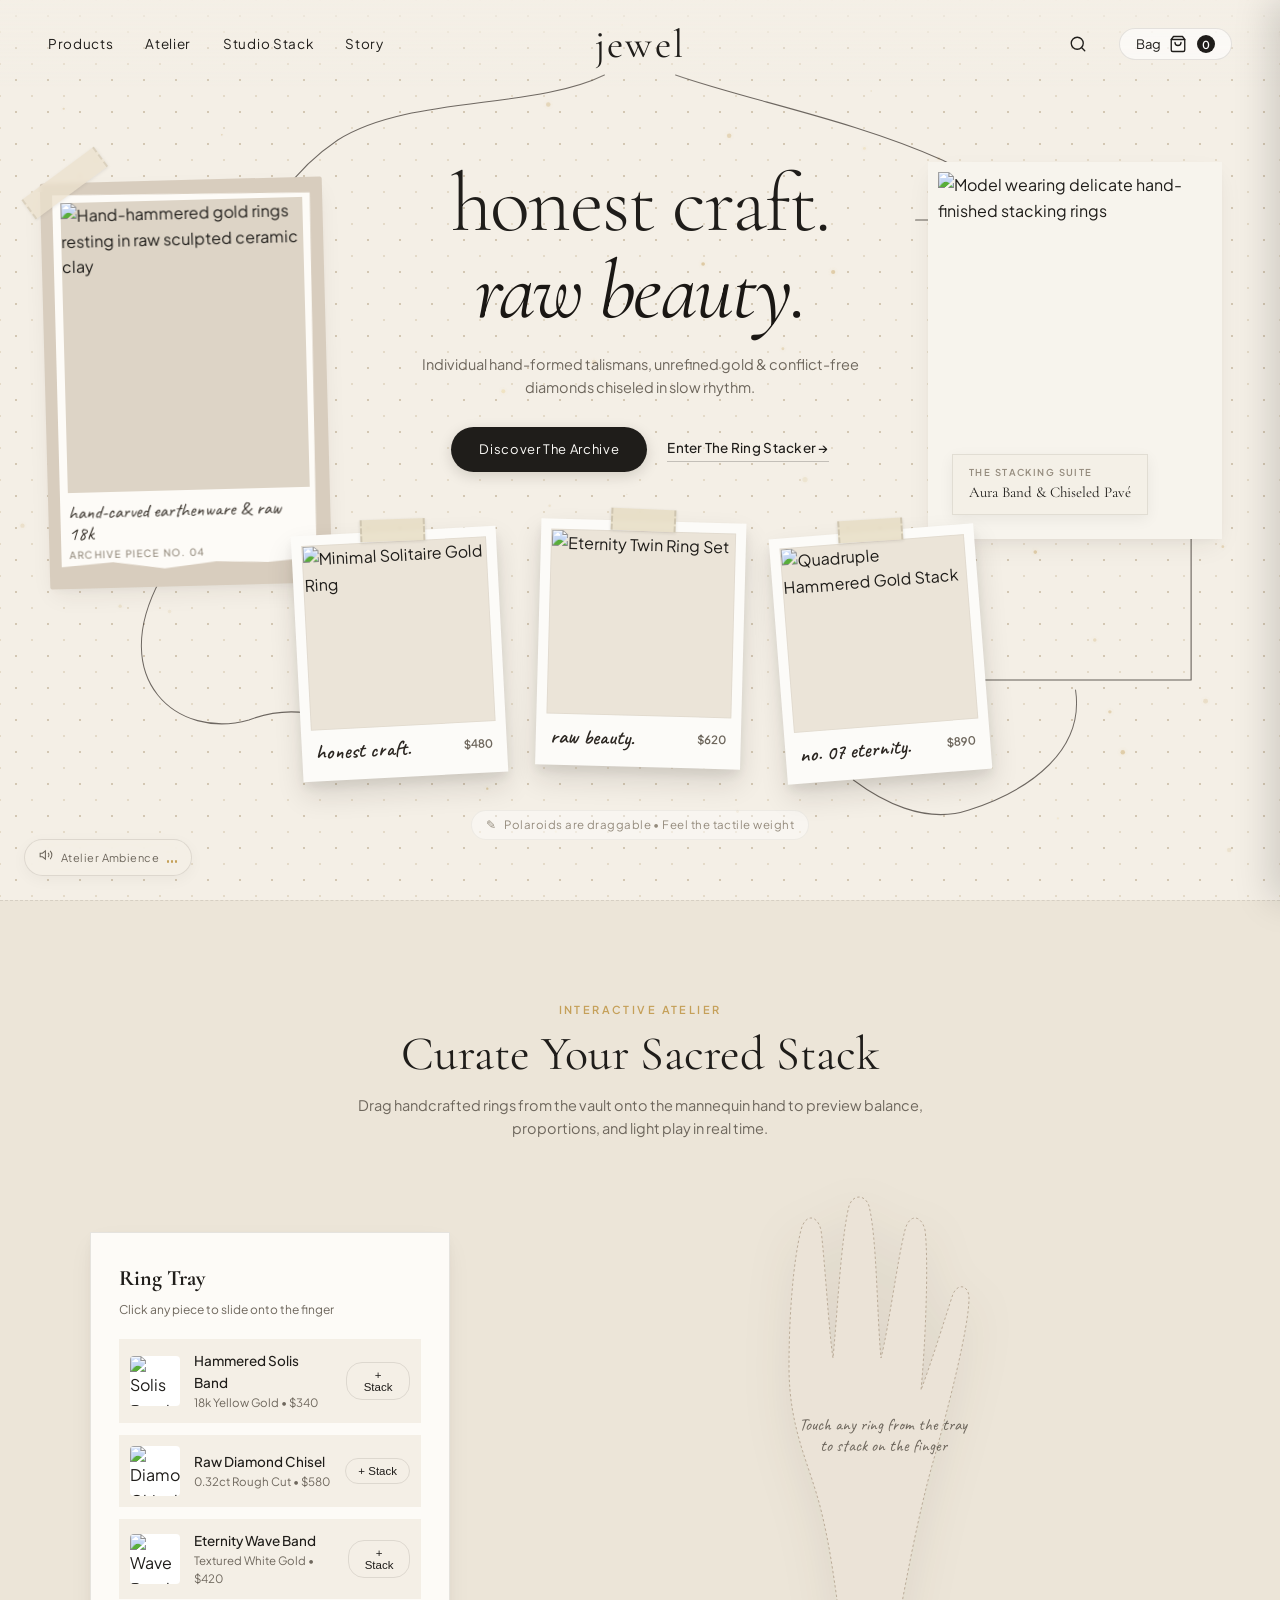
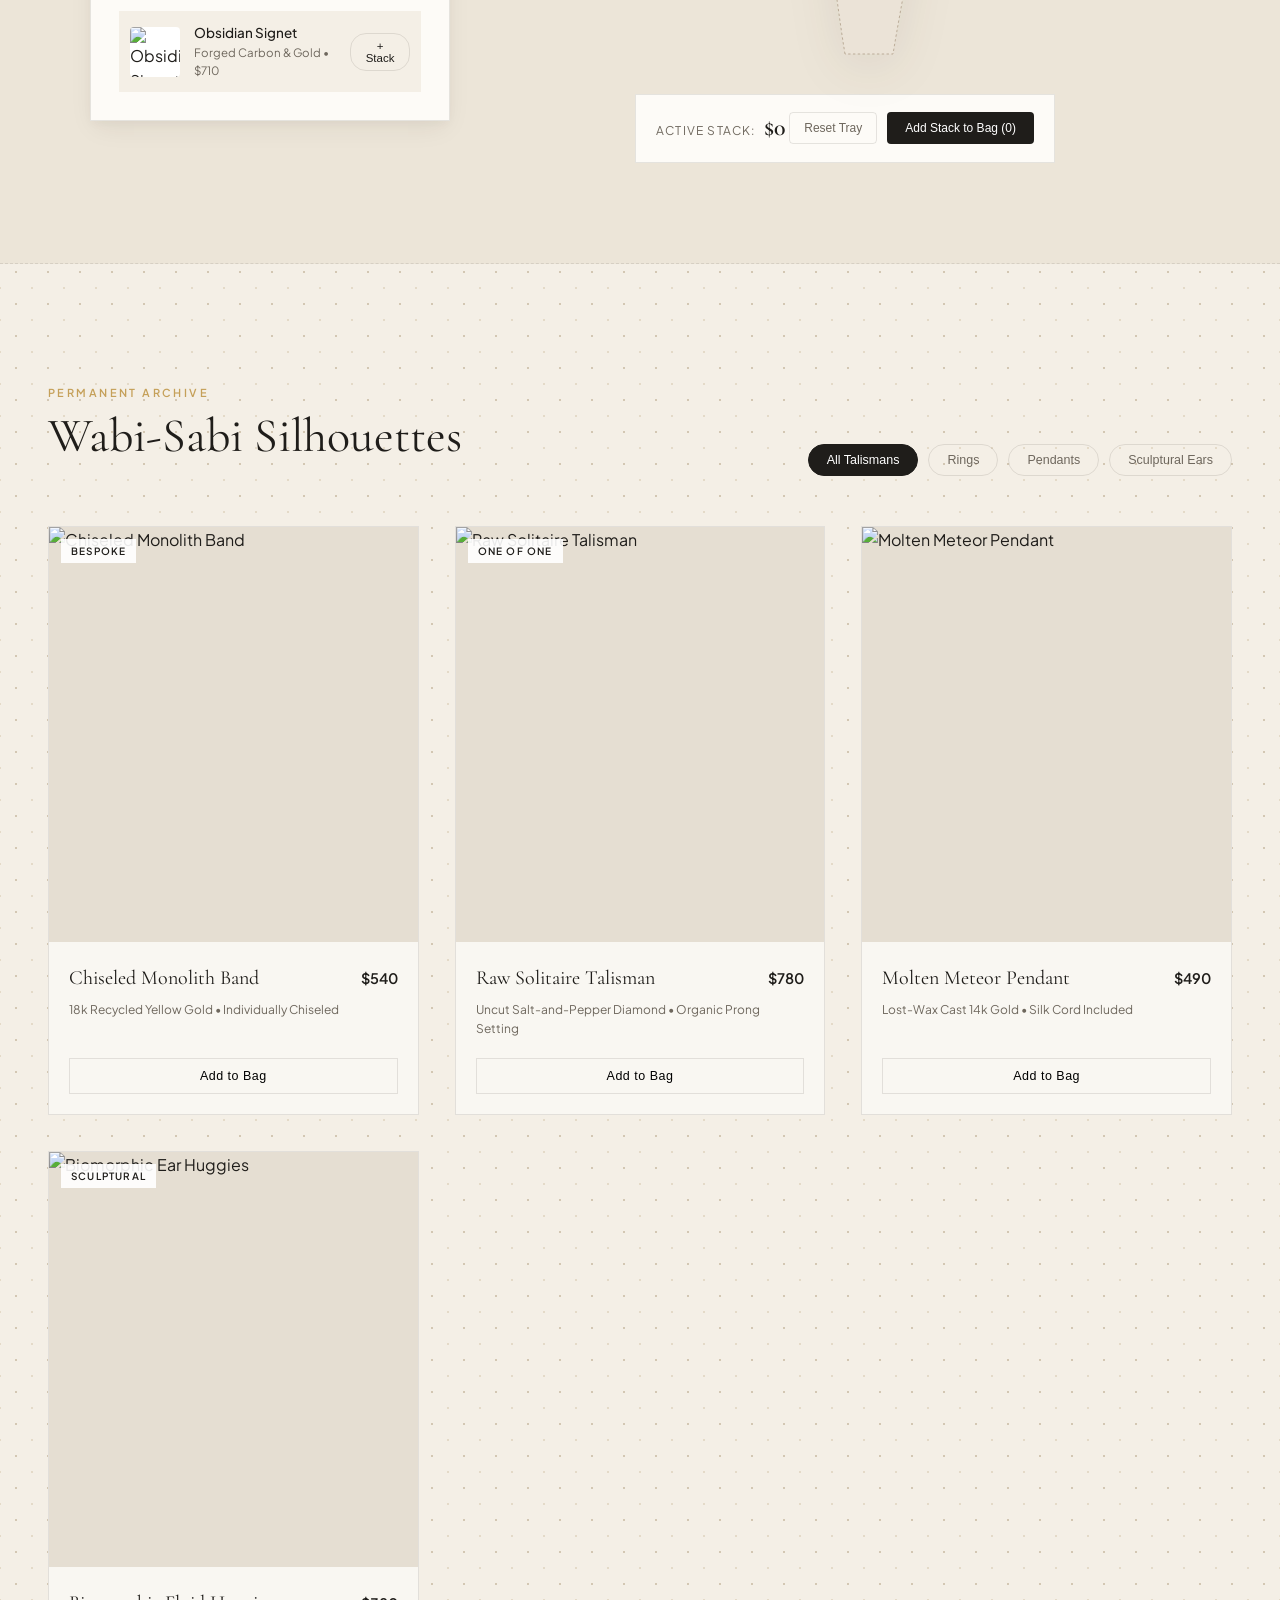
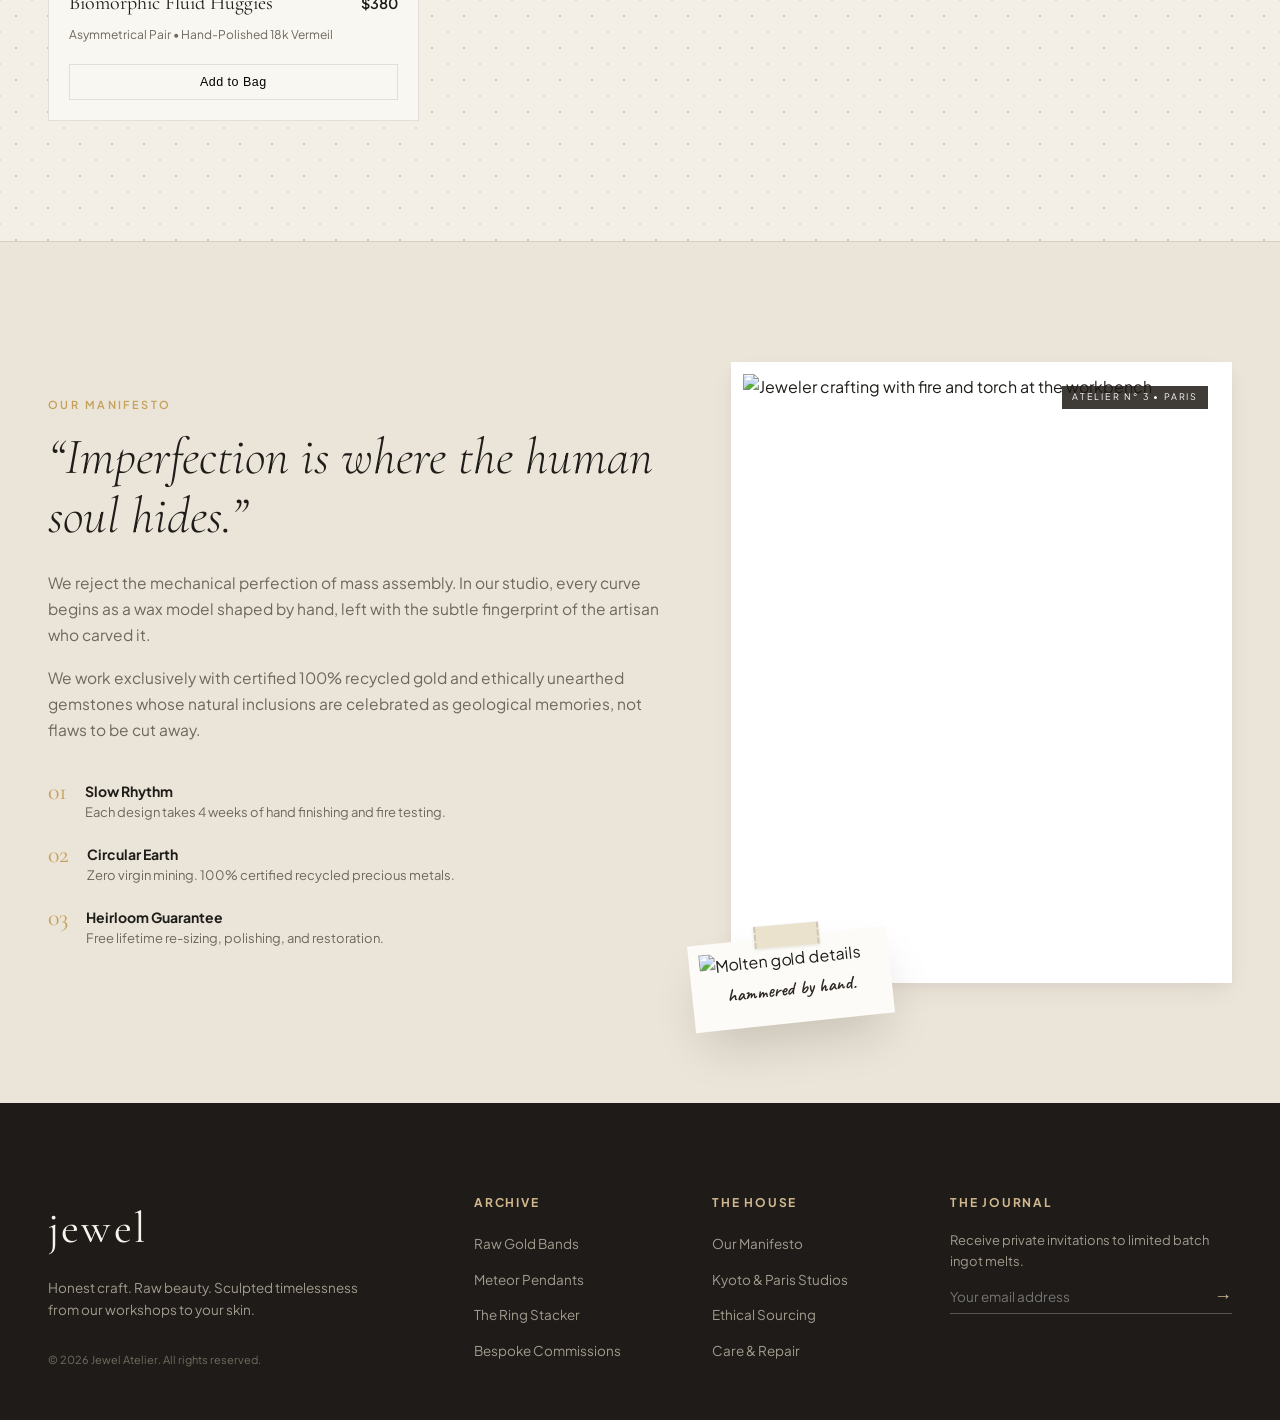
==== index.html @ 64b1138f "initial commit" ====
<!DOCTYPE html>
<html lang="en">
<head>
  <meta charset="UTF-8">
  <meta name="viewport" content="width=device-width, initial-scale=1.0">
  <title>JEWEL — Honest Craft. Raw Beauty.</title>
  <link rel="preconnect" href="https://fonts.googleapis.com">
  <link rel="preconnect" href="https://fonts.gstatic.com" crossorigin>
  <link href="https://fonts.googleapis.com/css2?family=Cormorant+Garamond:ital,wght@0,300;0,400;0,500;0,600;1,400;1,600&family=Caveat:wght@400;600&family=Plus+Jakarta+Sans:wght@300;400;500;600&display=swap" rel="stylesheet">
  <link rel="stylesheet" href="style.css">
</head>
<body class="paper-texture">

  <!-- Ambient Sound & Audio Toggle -->
  <div class="sound-toggle-pill" id="soundToggle" title="Toggle Atmospheric Studio Sound">
    <span class="sound-icon">
      <svg width="14" height="14" viewBox="0 0 24 24" fill="none" stroke="currentColor" stroke-width="1.8"><polygon points="11 5 6 9 2 9 2 15 6 15 11 19 11 5"></polygon><path d="M19.07 4.93a10 10 0 0 1 0 14.14M15.54 8.46a5 5 0 0 1 0 7.08"></path></svg>
    </span>
    <span class="sound-label">Atelier Ambience</span>
    <span class="sound-bars">
      <span class="bar"></span><span class="bar"></span><span class="bar"></span>
    </span>
  </div>

  <!-- Custom Loupe / Jewel Cursor -->
  <div class="jewel-cursor" id="customCursor">
    <div class="cursor-dot"></div>
    <div class="cursor-ring"></div>
    <div class="cursor-sparkle">✦</div>
  </div>

  <!-- Grain Overlay Filter (SVG Native) -->
  <svg class="svg-filters" aria-hidden="true">
    <filter id="paper-grain">
      <feTurbulence type="fractalNoise" baseFrequency="0.65" numOctaves="3" stitchTiles="stitch" />
      <feColorMatrix type="matrix" values="0 0 0 0 0.96   0 0 0 0 0.94   0 0 0 0 0.90  0 0 0 0.07 0" />
    </filter>
    <filter id="torn-edge">
      <feTurbulence type="fractalNoise" baseFrequency="0.04" numOctaves="4" result="noise" />
      <feDisplacementMap in="SourceGraphic" in2="noise" scale="6" xChannelSelector="R" yChannelSelector="G" />
    </filter>
  </svg>

  <!-- Ambient Golden Dust Canvas -->
  <canvas id="ambientCanvas"></canvas>

  <!-- Navigation Bar -->
  <header class="navbar">
    <nav class="nav-left">
      <a href="#collection" class="nav-link">Products</a>
      <a href="#atelier" class="nav-link">Atelier</a>
      <a href="#interactive-stack" class="nav-link">Studio Stack</a>
      <a href="#philosophy" class="nav-link">Story</a>
    </nav>

    <div class="nav-center">
      <a href="#" class="brand-logo" id="brandLogo">
        <span class="logo-text">jewel</span>
      </a>
    </div>

    <div class="nav-right">
      <button class="nav-btn search-btn" id="searchBtn" aria-label="Search Collection">
        <svg width="18" height="18" viewBox="0 0 24 24" fill="none" stroke="currentColor" stroke-width="1.8" stroke-linecap="round" stroke-linejoin="round"><circle cx="11" cy="11" r="8"></circle><line x1="21" y1="21" x2="16.65" y2="16.65"></line></svg>
      </button>
      <button class="nav-btn bag-btn" id="bagBtn" aria-label="View Shopping Bag">
        <span class="bag-label">Bag</span>
        <svg width="18" height="18" viewBox="0 0 24 24" fill="none" stroke="currentColor" stroke-width="1.8" stroke-linecap="round" stroke-linejoin="round"><path d="M6 2L3 6v14a2 2 0 0 0 2 2h14a2 2 0 0 0 2-2V6l-3-4z"></path><line x1="3" y1="6" x2="21" y2="6"></line><path d="M16 10a4 4 0 0 1-8 0"></path></svg>
        <span class="bag-count" id="bagCount">0</span>
      </button>
    </div>
  </header>

  <!-- HERO SECTION (Collage & Handcrafted Artboard) -->
  <main class="hero-canvas" id="heroCanvas">

    <!-- Dynamic SVG Doodle Line Overlays -->
    <svg class="doodle-layer" id="doodleLayer" viewBox="0 0 1440 900" preserveAspectRatio="none">
      <!-- Line from logo branching to Left Clay Card -->
      <path class="sketch-path" id="sketchPath1" d="M 680, 75 C 600, 110 460, 95 380, 140 C 330, 170 300, 210 280, 260" />
      <!-- Line branching from logo to Right Portrait Bracket -->
      <path class="sketch-path" id="sketchPath2" d="M 760, 75 C 840, 100 960, 120 1060, 160 C 1120, 185 1160, 210 1190, 240" />
      <!-- Hand-drawn bracket around right portrait -->
      <path class="sketch-bracket" id="sketchBracket" d="M 1030, 220 L 1340, 220 L 1340, 680 L 1030, 680" />
      <!-- Connecting line from bracket down to right polaroid -->
      <path class="sketch-path" id="sketchPath3" d="M 1210, 690 C 1220, 750 1160, 790 1090, 810 C 1040, 825 990, 800 960, 780" />
      <!-- Whimsical swirl from left clay block to center polaroids -->
      <path class="sketch-path" id="sketchPath4" d="M 180, 580 C 120, 680 200, 740 280, 720 C 340, 700 390, 720 420, 750" />
    </svg>

    <!-- Center Hero Headline (Behind & Intertwined with elements) -->
    <div class="hero-title-container">
      <h1 class="hero-title">
        <span class="title-line">honest craft.</span>
        <span class="title-line italic-line">raw beauty.</span>
      </h1>
      <p class="hero-subtext">Individual hand-formed talismans, unrefined gold & conflict-free diamonds chiseled in slow rhythm.</p>
      <div class="hero-cta-row">
        <a href="#collection" class="pill-cta">Discover The Archive</a>
        <a href="#interactive-stack" class="text-link-cta">Enter The Ring Stacker →</a>
      </div>
    </div>

    <!-- Left Torn-Paper Clay Vessel Art Piece -->
    <div class="torn-paper-card" id="clayCard" data-tilt>
      <div class="tape-strip tape-top-left"></div>
      <div class="torn-inner">
        <div class="card-image-wrap">
          <img src="https://images.unsplash.com/photo-1605100804763-247f67b3557e?auto=format&fit=crop&w=900&q=85" alt="Hand-hammered gold rings resting in raw sculpted ceramic clay" class="card-img" />
          <div class="gem-shimmer"></div>
        </div>
        <div class="torn-caption">
          <span class="handwritten-note">hand-carved earthenware & raw 18k</span>
          <span class="edition-tag">Archive Piece No. 04</span>
        </div>
      </div>
    </div>

    <!-- Right Framed Editorial Portrait -->
    <div class="editorial-frame" id="portraitFrame" data-tilt>
      <div class="portrait-inner">
        <img src="https://images.unsplash.com/photo-1535632066927-ab7c9ab60908?auto=format&fit=crop&w=900&q=85" alt="Model wearing delicate hand-finished stacking rings" class="portrait-img" />
        <div class="portrait-overlay-tag">
          <span class="tag-meta">The Stacking Suite</span>
          <span class="tag-title">Aura Band & Chiseled Pavé</span>
        </div>
      </div>
    </div>

    <!-- Draggable / Interactive Polaroids at the Bottom -->
    <div class="polaroid-dock" id="polaroidDock">

      <!-- Polaroid 1 -->
      <div class="polaroid-item" id="polaroid1" data-drag data-angle="-3">
        <div class="washi-tape washi-center"></div>
        <div class="polaroid-frame">
          <div class="polaroid-photo">
            <img src="https://images.unsplash.com/photo-1603561591411-07134e71a2a9?auto=format&fit=crop&w=600&q=80" alt="Minimal Solitaire Gold Ring" />
            <div class="glint-effect"></div>
          </div>
          <div class="polaroid-caption">
            <span class="handwritten-text">honest craft.</span>
            <span class="caption-price">$480</span>
          </div>
        </div>
        <div class="quick-add-btn" data-product="1" title="Add to Bag">+</div>
      </div>

      <!-- Polaroid 2 -->
      <div class="polaroid-item" id="polaroid2" data-drag data-angle="2">
        <div class="washi-tape washi-center"></div>
        <div class="polaroid-frame">
          <div class="polaroid-photo">
            <img src="https://images.unsplash.com/photo-1598560917505-59a3ad559071?auto=format&fit=crop&w=600&q=80" alt="Eternity Twin Ring Set" />
            <div class="glint-effect"></div>
          </div>
          <div class="polaroid-caption">
            <span class="handwritten-text">raw beauty.</span>
            <span class="caption-price">$620</span>
          </div>
        </div>
        <div class="quick-add-btn" data-product="2" title="Add to Bag">+</div>
      </div>

      <!-- Polaroid 3 -->
      <div class="polaroid-item" id="polaroid3" data-drag data-angle="-5">
        <div class="washi-tape washi-center"></div>
        <div class="polaroid-frame">
          <div class="polaroid-photo">
            <img src="https://images.unsplash.com/photo-1600003014755-ba31aa59c4b6?auto=format&fit=crop&w=600&q=80" alt="Quadruple Hammered Gold Stack" />
            <div class="glint-effect"></div>
          </div>
          <div class="polaroid-caption">
            <span class="handwritten-text">no. 07 eternity.</span>
            <span class="caption-price">$890</span>
          </div>
        </div>
        <div class="quick-add-btn" data-product="3" title="Add to Bag">+</div>
      </div>

    </div>

    <!-- Interactive Hint Floating Pill -->
    <div class="interaction-hint">
      <span class="hint-hand">✎</span>
      <span>Polaroids are draggable • Feel the tactile weight</span>
    </div>

  </main>

  <!-- SECTION 2: INTERACTIVE RING STACKER STUDIO ("Out of this world" feature) -->
  <section class="section-stacker" id="interactive-stack">
    <div class="section-header-centered">
      <span class="section-kicker">Interactive Atelier</span>
      <h2 class="section-title">Curate Your Sacred Stack</h2>
      <p class="section-desc">Drag handcrafted rings from the vault onto the mannequin hand to preview balance, proportions, and light play in real time.</p>
    </div>

    <div class="stacker-stage">
      <!-- Left: The Vault of Rings to Pick -->
      <div class="stacker-vault">
        <h3 class="vault-title">Ring Tray</h3>
        <p class="vault-sub">Click any piece to slide onto the finger</p>
        
        <div class="ring-tray-items">
          <div class="tray-ring" data-ring-id="r1" data-ring-name="Hammered Solis Band" data-ring-price="340" data-img="https://images.unsplash.com/photo-1603561591411-07134e71a2a9?auto=format&fit=crop&w=300&q=80">
            <div class="tray-thumb"><img src="https://images.unsplash.com/photo-1603561591411-07134e71a2a9?auto=format&fit=crop&w=300&q=80" alt="Solis Band"></div>
            <div class="tray-info">
              <span class="t-name">Hammered Solis Band</span>
              <span class="t-meta">18k Yellow Gold • $340</span>
            </div>
            <button class="add-to-hand-btn">+ Stack</button>
          </div>

          <div class="tray-ring" data-ring-id="r2" data-ring-name="Raw Diamond Chisel" data-ring-price="580" data-img="https://images.unsplash.com/photo-1598560917505-59a3ad559071?auto=format&fit=crop&w=300&q=80">
            <div class="tray-thumb"><img src="https://images.unsplash.com/photo-1598560917505-59a3ad559071?auto=format&fit=crop&w=300&q=80" alt="Diamond Chisel"></div>
            <div class="tray-info">
              <span class="t-name">Raw Diamond Chisel</span>
              <span class="t-meta">0.32ct Rough Cut • $580</span>
            </div>
            <button class="add-to-hand-btn">+ Stack</button>
          </div>

          <div class="tray-ring" data-ring-id="r3" data-ring-name="Eternity Wave Band" data-ring-price="420" data-img="https://images.unsplash.com/photo-1605100804763-247f67b3557e?auto=format&fit=crop&w=300&q=80">
            <div class="tray-thumb"><img src="https://images.unsplash.com/photo-1605100804763-247f67b3557e?auto=format&fit=crop&w=300&q=80" alt="Wave Band"></div>
            <div class="tray-info">
              <span class="t-name">Eternity Wave Band</span>
              <span class="t-meta">Textured White Gold • $420</span>
            </div>
            <button class="add-to-hand-btn">+ Stack</button>
          </div>

          <div class="tray-ring" data-ring-id="r4" data-ring-name="Obsidian Signet" data-ring-price="710" data-img="https://images.unsplash.com/photo-1600003014755-ba31aa59c4b6?auto=format&fit=crop&w=300&q=80">
            <div class="tray-thumb"><img src="https://images.unsplash.com/photo-1600003014755-ba31aa59c4b6?auto=format&fit=crop&w=300&q=80" alt="Obsidian Signet"></div>
            <div class="tray-info">
              <span class="t-name">Obsidian Signet</span>
              <span class="t-meta">Forged Carbon & Gold • $710</span>
            </div>
            <button class="add-to-hand-btn">+ Stack</button>
          </div>
        </div>
      </div>

      <!-- Center: The Live Interactive Hand Visualizer -->
      <div class="hand-canvas-wrap">
        <div class="hand-silhouette">
          <!-- Stylized Minimalist Hand Illustration SVG -->
          <svg viewBox="0 0 400 600" class="hand-svg" fill="none">
            <path d="M 200,580 C 190,520 185,460 170,400 C 155,340 130,300 130,220 C 130,160 135,90 145,50 C 150,30 165,30 170,50 C 175,90 180,180 185,210 C 190,160 195,60 205,20 C 210,5 225,5 230,20 C 240,60 240,160 245,210 C 255,170 265,90 275,50 C 280,30 295,30 300,50 C 305,90 300,200 295,250 C 310,210 325,160 335,130 C 342,115 355,120 355,135 C 355,170 330,270 310,340 C 290,410 270,520 260,580 Z" 
                  fill="#ebe3d7" stroke="#b8a995" stroke-width="1.2" stroke-dasharray="3 3"/>
            <!-- Ring Stacking Zone on the Ring Finger -->
            <rect x="175" y="240" width="40" height="90" fill="none" class="stack-target-zone"/>
          </svg>

          <!-- Stack Slot Container where rings live -->
          <div class="ring-stack-container" id="ringStackContainer">
            <div class="empty-stack-placeholder" id="emptyStackMsg">
              <span>Touch any ring from the tray to stack on the finger</span>
            </div>
          </div>
        </div>

        <div class="stack-controller">
          <div class="stack-meta">
            <span class="stack-label">Active Stack:</span>
            <span class="stack-sum" id="stackTotal">$0</span>
          </div>
          <div class="stack-actions">
            <button class="btn-outline" id="clearStackBtn">Reset Tray</button>
            <button class="btn-solid" id="addEntireStackBtn">Add Stack to Bag (<span id="stackCount">0</span>)</button>
          </div>
        </div>
      </div>
    </div>
  </section>

  <!-- SECTION 3: THE RAW COLLECTION (Artisanal Gallery) -->
  <section class="section-collection" id="collection">
    <div class="section-header-split">
      <div>
        <span class="section-kicker">Permanent Archive</span>
        <h2 class="section-title">Wabi-Sabi Silhouettes</h2>
      </div>
      <div class="filter-pills">
        <button class="filter-pill active" data-filter="all">All Talismans</button>
        <button class="filter-pill" data-filter="rings">Rings</button>
        <button class="filter-pill" data-filter="necklaces">Pendants</button>
        <button class="filter-pill" data-filter="earrings">Sculptural Ears</button>
      </div>
    </div>

    <div class="product-grid" id="productGrid">
      
      <!-- Card 1 -->
      <article class="product-card" data-category="rings" data-id="101">
        <div class="card-media">
          <span class="card-badge">Bespoke</span>
          <img src="https://images.unsplash.com/photo-1605100804763-247f67b3557e?auto=format&fit=crop&w=700&q=80" alt="Chiseled Monolith Band" class="prod-img" />
          <button class="quick-view-trigger" data-id="101">Inspect Gemstone</button>
        </div>
        <div class="card-details">
          <div class="card-title-row">
            <h3 class="prod-name">Chiseled Monolith Band</h3>
            <span class="prod-price">$540</span>
          </div>
          <p class="prod-material">18k Recycled Yellow Gold • Individually Chiseled</p>
          <button class="btn-card-add" data-id="101" data-name="Chiseled Monolith Band" data-price="540">Add to Bag</button>
        </div>
      </article>

      <!-- Card 2 -->
      <article class="product-card" data-category="rings" data-id="102">
        <div class="card-media">
          <span class="card-badge">One of One</span>
          <img src="https://images.unsplash.com/photo-1603561591411-07134e71a2a9?auto=format&fit=crop&w=700&q=80" alt="Raw Solitaire Talisman" class="prod-img" />
          <button class="quick-view-trigger" data-id="102">Inspect Gemstone</button>
        </div>
        <div class="card-details">
          <div class="card-title-row">
            <h3 class="prod-name">Raw Solitaire Talisman</h3>
            <span class="prod-price">$780</span>
          </div>
          <p class="prod-material">Uncut Salt-and-Pepper Diamond • Organic Prong Setting</p>
          <button class="btn-card-add" data-id="102" data-name="Raw Solitaire Talisman" data-price="780">Add to Bag</button>
        </div>
      </article>

      <!-- Card 3 -->
      <article class="product-card" data-category="necklaces" data-id="103">
        <div class="card-media">
          <img src="https://images.unsplash.com/photo-1599643478518-a784e5dc4c8f?auto=format&fit=crop&w=700&q=80" alt="Molten Meteor Pendant" class="prod-img" />
          <button class="quick-view-trigger" data-id="103">Inspect Gemstone</button>
        </div>
        <div class="card-details">
          <div class="card-title-row">
            <h3 class="prod-name">Molten Meteor Pendant</h3>
            <span class="prod-price">$490</span>
          </div>
          <p class="prod-material">Lost-Wax Cast 14k Gold • Silk Cord Included</p>
          <button class="btn-card-add" data-id="103" data-name="Molten Meteor Pendant" data-price="490">Add to Bag</button>
        </div>
      </article>

      <!-- Card 4 -->
      <article class="product-card" data-category="earrings" data-id="104">
        <div class="card-media">
          <span class="card-badge">Sculptural</span>
          <img src="https://images.unsplash.com/photo-1630019852942-f89202989a59?auto=format&fit=crop&w=700&q=80" alt="Biomorphic Ear Huggies" class="prod-img" />
          <button class="quick-view-trigger" data-id="104">Inspect Gemstone</button>
        </div>
        <div class="card-details">
          <div class="card-title-row">
            <h3 class="prod-name">Biomorphic Fluid Huggies</h3>
            <span class="prod-price">$380</span>
          </div>
          <p class="prod-material">Asymmetrical Pair • Hand-Polished 18k Vermeil</p>
          <button class="btn-card-add" data-id="104" data-name="Biomorphic Fluid Huggies" data-price="380">Add to Bag</button>
        </div>
      </article>

    </div>
  </section>

  <!-- SECTION 4: THE ATELIER PHILOSOPHY (Editorial Storytelling) -->
  <section class="section-philosophy" id="philosophy">
    <div class="philosophy-container">
      
      <div class="phil-col-text">
        <span class="section-kicker">Our Manifesto</span>
        <h2 class="phil-heading">“Imperfection is where the human soul hides.”</h2>
        <div class="phil-paragraphs">
          <p>We reject the mechanical perfection of mass assembly. In our studio, every curve begins as a wax model shaped by hand, left with the subtle fingerprint of the artisan who carved it.</p>
          <p>We work exclusively with certified 100% recycled gold and ethically unearthed gemstones whose natural inclusions are celebrated as geological memories, not flaws to be cut away.</p>
        </div>

        <div class="manifesto-points">
          <div class="point-item">
            <span class="point-num">01</span>
            <div class="point-content">
              <strong>Slow Rhythm</strong>
              <p>Each design takes 4 weeks of hand finishing and fire testing.</p>
            </div>
          </div>
          <div class="point-item">
            <span class="point-num">02</span>
            <div class="point-content">
              <strong>Circular Earth</strong>
              <p>Zero virgin mining. 100% certified recycled precious metals.</p>
            </div>
          </div>
          <div class="point-item">
            <span class="point-num">03</span>
            <div class="point-content">
              <strong>Heirloom Guarantee</strong>
              <p>Free lifetime re-sizing, polishing, and restoration.</p>
            </div>
          </div>
        </div>
      </div>

      <div class="phil-col-visual">
        <div class="photo-composition">
          <div class="photo-main">
            <img src="https://images.unsplash.com/photo-1515562141207-7a88fb7ce338?auto=format&fit=crop&w=800&q=80" alt="Jeweler crafting with fire and torch at the workbench" />
            <div class="caption-stamp">ATELIER N° 3 • PARIS</div>
          </div>
          <div class="photo-floating-polaroid" data-tilt>
            <div class="washi-tape washi-center"></div>
            <img src="https://images.unsplash.com/photo-1600003014755-ba31aa59c4b6?auto=format&fit=crop&w=400&q=80" alt="Molten gold details" />
            <span class="handwritten-text">hammered by hand.</span>
          </div>
        </div>
      </div>

    </div>
  </section>

  <!-- FOOTER -->
  <footer class="footer-vintage">
    <div class="footer-top">
      <div class="footer-brand-col">
        <span class="footer-logo">jewel</span>
        <p class="footer-mission">Honest craft. Raw beauty. Sculpted timelessness from our workshops to your skin.</p>
        <span class="footer-copy">© 2026 Jewel Atelier. All rights reserved.</span>
      </div>

      <div class="footer-links-col">
        <h4>Archive</h4>
        <ul>
          <li><a href="#collection">Raw Gold Bands</a></li>
          <li><a href="#collection">Meteor Pendants</a></li>
          <li><a href="#interactive-stack">The Ring Stacker</a></li>
          <li><a href="#collection">Bespoke Commissions</a></li>
        </ul>
      </div>

      <div class="footer-links-col">
        <h4>The House</h4>
        <ul>
          <li><a href="#philosophy">Our Manifesto</a></li>
          <li><a href="#atelier">Kyoto & Paris Studios</a></li>
          <li><a href="#philosophy">Ethical Sourcing</a></li>
          <li><a href="#contact">Care & Repair</a></li>
        </ul>
      </div>

      <div class="footer-newsletter-col">
        <h4>The Journal</h4>
        <p>Receive private invitations to limited batch ingot melts.</p>
        <form class="newsletter-form" onsubmit="event.preventDefault(); alert('Welcome to the Jewel Atelier Circle.');">
          <input type="email" placeholder="Your email address" required />
          <button type="submit">→</button>
        </form>
      </div>
    </div>
  </footer>

  <!-- SLIDE-OUT SHOPPING BAG DRAWER -->
  <div class="bag-overlay" id="bagOverlay"></div>
  <aside class="bag-drawer" id="bagDrawer">
    <div class="bag-header">
      <div class="bag-title-wrap">
        <h3>Your Collection</h3>
        <span class="bag-items-badge" id="bagDrawerCount">0 items</span>
      </div>
      <button class="bag-close-btn" id="bagCloseBtn">&times;</button>
    </div>

    <div class="bag-body" id="bagItemsContainer">
      <!-- Items dynamically populated via JS -->
      <div class="bag-empty-state">
        <span class="empty-icon">✧</span>
        <p>Your jewelry tray is empty.</p>
        <span class="empty-sub">Explore the archive or stack your rings above.</span>
      </div>
    </div>

    <div class="bag-footer">
      <div class="bag-subtotal-row">
        <span>Estimated Total</span>
        <span class="bag-subtotal" id="bagSubtotal">$0</span>
      </div>
      <p class="bag-shipping-note">Complimentary insured climate-neutral courier delivery worldwide.</p>
      <button class="btn-checkout" id="checkoutBtn">Proceed to Checkout</button>
    </div>
  </aside>

  <!-- MODAL: GEMSTONE QUICK INSPECT -->
  <div class="modal-overlay" id="inspectModal">
    <div class="modal-card">
      <button class="modal-close-btn" id="modalCloseBtn">&times;</button>
      <div class="modal-grid">
        <div class="modal-media">
          <img id="modalImg" src="" alt="Gemstone Inspection View" />
          <div class="loupe-ring-overlay"></div>
        </div>
        <div class="modal-info">
          <span class="modal-kicker">Master Jeweler's Spec</span>
          <h2 id="modalTitle">Ring Spec</h2>
          <div class="modal-price" id="modalPrice">$0</div>
          <p id="modalDesc">Hand-chiseled from 18k solid gold.</p>

          <div class="specs-table">
            <div class="spec-row">
              <span class="spec-key">Metal</span>
              <span class="spec-val" id="modalMetal">18k Fairmined Gold</span>
            </div>
            <div class="spec-row">
              <span class="spec-key">Finish</span>
              <span class="spec-val" id="modalFinish">Hammered Raw Satin</span>
            </div>
            <div class="spec-row">
              <span class="spec-key">Origin</span>
              <span class="spec-val">Paris Atelier No. 3</span>
            </div>
            <div class="spec-row">
              <span class="spec-key">Sizing</span>
              <span class="spec-val">Tailored to Order (US 4 - 12)</span>
            </div>
          </div>

          <button class="btn-modal-add" id="modalAddBtn">Add This Piece to Bag</button>
        </div>
      </div>
    </div>
  </div>

  <script src="script.js"></script>
</body>
</html>
---- style.css ----
/* ==========================================================================
   JEWEL — RAW BEAUTY & HONEST CRAFT
   High-Aesthetic Artisanal & WebGL Luxury Design System (Pure CSS3)
   ========================================================================== */

:root {
  --bg-parchment: #f4efe6;
  --bg-parchment-warm: #ece5d8;
  --bg-card: #f9f7f2;
  --text-dark: #1f1d1a;
  --text-muted: #6e675d;
  --text-light: #948b7d;
  --gold-accent: #c5a059;
  --gold-sheen: #e6c875;
  --charcoal: #2b2825;
  --clay-sand: #d8cdbe;
  --border-light: rgba(60, 50, 40, 0.12);
  --border-subtle: rgba(60, 50, 40, 0.06);

  --font-serif: 'Cormorant Garamond', Georgia, serif;
  --font-hand: 'Caveat', cursive, sans-serif;
  --font-sans: 'Plus Jakarta Sans', -apple-system, BlinkMacSystemFont, sans-serif;

  --shadow-paper: 0 10px 25px -5px rgba(50, 40, 30, 0.08), 0 4px 10px -2px rgba(50, 40, 30, 0.04);
  --shadow-polaroid: 0 14px 28px rgba(35, 25, 15, 0.12), 0 6px 12px rgba(35, 25, 15, 0.07);
  --shadow-elevated: 0 25px 50px -12px rgba(30, 20, 10, 0.18);

  --ease-spring: cubic-bezier(0.175, 0.885, 0.32, 1.275);
  --ease-smooth: cubic-bezier(0.16, 1, 0.3, 1);
}

/* Base Reset & Smoothness */
*, *::before, *::after {
  box-sizing: border-box;
  margin: 0;
  padding: 0;
}

html {
  scroll-behavior: smooth;
  font-size: 16px;
  background-color: var(--bg-parchment);
}

body {
  font-family: var(--font-sans);
  color: var(--text-dark);
  background-color: var(--bg-parchment);
  min-height: 100vh;
  overflow-x: hidden;
  position: relative;
  line-height: 1.6;
  -webkit-font-smoothing: antialiased;
  -moz-osx-font-smoothing: grayscale;
}

/* Paper Texture & Micro Fibers Background */
.paper-texture {
  background-color: var(--bg-parchment);
  background-image: 
    radial-gradient(#d3c7b3 0.75px, transparent 0.75px),
    radial-gradient(#e4dac8 0.75px, var(--bg-parchment) 0.75px);
  background-size: 32px 32px;
  background-position: 0 0, 16px 16px;
}

/* Ambient Canvas */
#ambientCanvas {
  position: fixed;
  top: 0;
  left: 0;
  width: 100vw;
  height: 100vh;
  pointer-events: none;
  z-index: 1;
  opacity: 0.75;
}

.svg-filters {
  position: absolute;
  width: 0;
  height: 0;
  pointer-events: none;
}

/* ==========================================================================
   CUSTOM JEWELER'S LOUPE CURSOR
   ========================================================================== */
.jewel-cursor {
  position: fixed;
  top: 0;
  left: 0;
  pointer-events: none;
  z-index: 99999;
  transform: translate(-50%, -50%);
  transition: opacity 0.2s ease;
  mix-blend-mode: difference;
}

.cursor-dot {
  width: 6px;
  height: 6px;
  background-color: #fff;
  border-radius: 50%;
  position: absolute;
  top: 50%;
  left: 50%;
  transform: translate(-50%, -50%);
}

.cursor-ring {
  width: 36px;
  height: 36px;
  border: 1px solid rgba(255, 255, 255, 0.7);
  border-radius: 50%;
  position: absolute;
  top: 50%;
  left: 50%;
  transform: translate(-50%, -50%);
  transition: width 0.3s var(--ease-smooth), height 0.3s var(--ease-smooth), border-color 0.2s ease;
}

.cursor-sparkle {
  position: absolute;
  top: -16px;
  right: -16px;
  font-size: 11px;
  color: #fff;
  opacity: 0;
  transition: opacity 0.2s ease, transform 0.3s var(--ease-spring);
  transform: scale(0.5);
}

body.cursor-hover .cursor-ring {
  width: 58px;
  height: 58px;
  border-color: rgba(255, 255, 255, 1);
  border-style: dashed;
}

body.cursor-hover .cursor-sparkle {
  opacity: 1;
  transform: scale(1.1) rotate(15deg);
}

/* ==========================================================================
   SOUND TOGGLE PILL
   ========================================================================== */
.sound-toggle-pill {
  position: fixed;
  bottom: 24px;
  left: 24px;
  z-index: 900;
  display: flex;
  align-items: center;
  gap: 8px;
  padding: 8px 14px;
  background: rgba(244, 239, 230, 0.85);
  backdrop-filter: blur(8px);
  -webkit-backdrop-filter: blur(8px);
  border: 1px solid var(--border-light);
  border-radius: 40px;
  font-size: 11px;
  letter-spacing: 0.04em;
  color: var(--text-muted);
  cursor: pointer;
  box-shadow: 0 4px 15px rgba(0, 0, 0, 0.04);
  transition: all 0.25s ease;
  user-select: none;
}

.sound-toggle-pill:hover {
  background: rgba(255, 255, 255, 0.95);
  color: var(--text-dark);
  border-color: var(--gold-accent);
}

.sound-bars {
  display: flex;
  align-items: flex-end;
  gap: 2px;
  height: 10px;
}

.sound-bars .bar {
  width: 2px;
  height: 3px;
  background-color: var(--gold-accent);
  border-radius: 1px;
  transition: height 0.2s ease;
}

.sound-toggle-pill.playing .bar:nth-child(1) { animation: bounceBar 0.8s infinite alternate ease-in-out; }
.sound-toggle-pill.playing .bar:nth-child(2) { animation: bounceBar 1.1s infinite alternate ease-in-out 0.2s; }
.sound-toggle-pill.playing .bar:nth-child(3) { animation: bounceBar 0.6s infinite alternate ease-in-out 0.4s; }

@keyframes bounceBar {
  from { height: 2px; }
  to { height: 10px; }
}

/* ==========================================================================
   NAVIGATION
   ========================================================================== */
.navbar {
  position: fixed;
  top: 0;
  left: 0;
  width: 100%;
  padding: 24px 48px;
  display: grid;
  grid-template-columns: 1fr auto 1fr;
  align-items: center;
  z-index: 1000;
  background: linear-gradient(180deg, rgba(244, 239, 230, 0.95) 0%, rgba(244, 239, 230, 0) 100%);
  pointer-events: none;
}

.nav-left, .nav-center, .nav-right {
  pointer-events: auto;
}

.nav-left {
  display: flex;
  align-items: center;
  gap: 32px;
}

.nav-link {
  font-size: 13.5px;
  letter-spacing: 0.05em;
  text-decoration: none;
  color: var(--text-dark);
  font-weight: 400;
  position: relative;
  transition: color 0.2s ease;
}

.nav-link::after {
  content: '';
  position: absolute;
  bottom: -4px;
  left: 0;
  width: 0%;
  height: 1px;
  background-color: var(--text-dark);
  transition: width 0.25s ease;
}

.nav-link:hover::after {
  width: 100%;
}

.nav-center {
  display: flex;
  flex-direction: column;
  align-items: center;
  text-align: center;
}

.brand-logo {
  text-decoration: none;
  color: var(--text-dark);
  display: flex;
  flex-direction: column;
  align-items: center;
}

.logo-text {
  font-family: var(--font-serif);
  font-size: 40px;
  letter-spacing: 0.06em;
  font-weight: 400;
  line-height: 1;
  text-transform: lowercase;
  color: var(--text-dark);
}

.logo-sub {
  font-size: 9px;
  letter-spacing: 0.25em;
  text-transform: uppercase;
  color: var(--text-light);
  margin-top: 3px;
  font-weight: 500;
}

.nav-right {
  display: flex;
  align-items: center;
  justify-content: flex-end;
  gap: 20px;
}

.nav-btn {
  background: none;
  border: none;
  cursor: pointer;
  color: var(--text-dark);
  display: flex;
  align-items: center;
  gap: 8px;
  font-family: var(--font-sans);
  font-size: 13px;
  padding: 6px 12px;
  border-radius: 20px;
  transition: all 0.2s ease;
}

.nav-btn:hover {
  background-color: rgba(60, 50, 40, 0.05);
}

.bag-btn {
  background: rgba(255, 255, 255, 0.6);
  border: 1px solid var(--border-light);
  padding: 6px 16px;
  border-radius: 24px;
}

.bag-btn:hover {
  background: #fff;
  border-color: var(--gold-accent);
}

.bag-count {
  background-color: var(--text-dark);
  color: #fff;
  font-size: 11px;
  font-weight: 600;
  width: 18px;
  height: 18px;
  border-radius: 50%;
  display: flex;
  align-items: center;
  justify-content: center;
  margin-left: 2px;
}

/* ==========================================================================
   HERO CANVAS & COLLAGE (The Exact Inspo Elevated)
   ========================================================================== */
.hero-canvas {
  position: relative;
  min-height: 100vh;
  width: 100%;
  padding-top: 130px;
  padding-bottom: 60px;
  display: flex;
  flex-direction: column;
  align-items: center;
  justify-content: space-between;
  overflow: hidden;
  z-index: 10;
}

/* Dynamic Hand-Drawn SVG Doodle Layer */
.doodle-layer {
  position: absolute;
  top: 0;
  left: 0;
  width: 100%;
  height: 100%;
  pointer-events: none;
  z-index: 12;
}

.sketch-path {
  fill: none;
  stroke: #403a34;
  stroke-width: 1.1;
  stroke-linecap: round;
  stroke-linejoin: round;
  opacity: 0.75;
  stroke-dasharray: 1000;
  stroke-dashoffset: 1000;
  animation: drawSketch 2.8s var(--ease-smooth) forwards 0.4s;
}

.sketch-bracket {
  fill: none;
  stroke: #403a34;
  stroke-width: 1.2;
  stroke-linecap: round;
  stroke-linejoin: round;
  opacity: 0.8;
  stroke-dasharray: 1500;
  stroke-dashoffset: 1500;
  animation: drawSketch 3.2s var(--ease-smooth) forwards 0.7s;
}

@keyframes drawSketch {
  to {
    stroke-dashoffset: 0;
  }
}

/* Hero Center Headline */
.hero-title-container {
  text-align: center;
  max-width: 680px;
  margin: 30px auto 20px;
  position: relative;
  z-index: 15;
  pointer-events: auto;
}

.hero-title {
  font-family: var(--font-serif);
  font-weight: 300;
  font-size: clamp(48px, 6.5vw, 92px);
  line-height: 1.05;
  letter-spacing: -0.02em;
  color: var(--text-dark);
  margin-bottom: 18px;
}

.hero-title .title-line {
  display: block;
}

.hero-title .italic-line {
  font-style: italic;
  font-weight: 400;
  color: #1a1714;
}

.hero-subtext {
  font-size: 14.5px;
  color: var(--text-muted);
  max-width: 440px;
  margin: 0 auto 28px;
  font-weight: 400;
  line-height: 1.6;
}

.hero-cta-row {
  display: flex;
  align-items: center;
  justify-content: center;
  gap: 20px;
}

.pill-cta {
  background: var(--text-dark);
  color: #fdfcf9;
  text-decoration: none;
  font-size: 13px;
  letter-spacing: 0.05em;
  padding: 12px 28px;
  border-radius: 40px;
  transition: all 0.25s ease;
  box-shadow: 0 4px 14px rgba(30, 20, 10, 0.15);
}

.pill-cta:hover {
  background: #3e3831;
  transform: translateY(-2px);
  box-shadow: 0 8px 22px rgba(30, 20, 10, 0.2);
}

.text-link-cta {
  color: var(--text-dark);
  text-decoration: none;
  font-size: 13.5px;
  font-weight: 500;
  letter-spacing: 0.02em;
  transition: all 0.2s ease;
  border-bottom: 1px solid rgba(0, 0, 0, 0.2);
  padding-bottom: 2px;
}

.text-link-cta:hover {
  color: var(--gold-accent);
  border-bottom-color: var(--gold-accent);
  padding-right: 4px;
}

/* ==========================================================================
   LEFT TORN-PAPER CARD (Clay & Raw Gold Rings)
   ========================================================================== */
.torn-paper-card {
  position: absolute;
  top: 20%;
  left: 3.5%;
  width: clamp(260px, 22vw, 340px);
  background: var(--clay-sand);
  padding: 12px 12px 18px;
  border-radius: 2px;
  box-shadow: var(--shadow-paper);
  z-index: 14;
  transform: rotate(-1.5deg);
  transition: transform 0.4s var(--ease-smooth), box-shadow 0.4s ease;
  cursor: pointer;
}

.torn-paper-card:hover {
  transform: rotate(0deg) scale(1.02);
  box-shadow: var(--shadow-elevated);
}

/* Realistic Masking / Washi Tape */
.tape-strip {
  position: absolute;
  width: 90px;
  height: 24px;
  background: rgba(235, 225, 205, 0.75);
  box-shadow: 0 1px 3px rgba(0,0,0,0.08);
  backdrop-filter: blur(2px);
  border-left: 2px dashed rgba(200, 190, 170, 0.5);
  border-right: 2px dashed rgba(200, 190, 170, 0.5);
  z-index: 20;
}

.tape-top-left {
  top: -12px;
  left: -20px;
  transform: rotate(-35deg);
}

.torn-inner {
  background: #fdfbf7;
  padding: 8px;
  position: relative;
  /* CSS Torn Edge Illusion */
  clip-path: polygon(
    0% 0%, 
    100% 1%, 
    99% 98%, 
    80% 99%, 
    60% 98.5%, 
    40% 100%, 
    20% 98%, 
    0% 99%
  );
}

.card-image-wrap {
  position: relative;
  overflow: hidden;
  aspect-ratio: 4/4.8;
  background-color: #ddd4c6;
}

.card-img {
  width: 100%;
  height: 100%;
  object-fit: cover;
  transition: transform 0.6s var(--ease-smooth);
}

.torn-paper-card:hover .card-img {
  transform: scale(1.04);
}

/* Light / Gold Shimmer animation on hover */
.gem-shimmer {
  position: absolute;
  top: -100%;
  left: -100%;
  width: 300%;
  height: 300%;
  background: linear-gradient(
    45deg,
    transparent 42%,
    rgba(255, 240, 200, 0.45) 50%,
    transparent 58%
  );
  pointer-events: none;
  opacity: 0;
  transition: opacity 0.3s ease;
}

.torn-paper-card:hover .gem-shimmer {
  opacity: 1;
  animation: sweepGlint 1.5s ease forwards;
}

@keyframes sweepGlint {
  0% { transform: translate(-30%, -30%); }
  100% { transform: translate(30%, 30%); }
}

.torn-caption {
  margin-top: 10px;
  display: flex;
  flex-direction: column;
  gap: 2px;
}

.handwritten-note {
  font-family: var(--font-hand);
  font-size: 19px;
  color: #38322b;
  line-height: 1.1;
}

.edition-tag {
  font-size: 10px;
  letter-spacing: 0.12em;
  text-transform: uppercase;
  color: var(--text-light);
  font-weight: 500;
}

/* ==========================================================================
   RIGHT EDITORIAL PORTRAIT (Sketch Frame)
   ========================================================================== */
.editorial-frame {
  position: absolute;
  top: 18%;
  right: 4.5%;
  width: clamp(270px, 23vw, 360px);
  z-index: 14;
  cursor: pointer;
  transition: transform 0.4s var(--ease-smooth);
}

.editorial-frame:hover {
  transform: translateY(-4px);
}

.portrait-inner {
  position: relative;
  background-color: #f7f4ed;
  padding: 10px;
  box-shadow: var(--shadow-paper);
}

.portrait-img {
  width: 100%;
  aspect-ratio: 4/5.2;
  object-fit: cover;
  display: block;
}

.portrait-overlay-tag {
  position: absolute;
  bottom: 24px;
  left: 24px;
  background: rgba(244, 239, 230, 0.92);
  backdrop-filter: blur(6px);
  -webkit-backdrop-filter: blur(6px);
  padding: 10px 16px;
  border: 1px solid rgba(60, 50, 40, 0.1);
  display: flex;
  flex-direction: column;
  box-shadow: 0 4px 14px rgba(0,0,0,0.06);
}

.tag-meta {
  font-size: 9.5px;
  letter-spacing: 0.15em;
  text-transform: uppercase;
  color: var(--text-light);
  font-weight: 600;
}

.tag-title {
  font-family: var(--font-serif);
  font-size: 15px;
  color: var(--text-dark);
}

/* ==========================================================================
   BOTTOM DRAGGABLE POLAROIDS (The Heart of the Aesthetic)
   ========================================================================== */
.polaroid-dock {
  display: flex;
  align-items: flex-end;
  justify-content: center;
  gap: 36px;
  width: 100%;
  max-width: 900px;
  margin-top: 30px;
  position: relative;
  z-index: 25;
}

.polaroid-item {
  position: relative;
  width: clamp(170px, 16vw, 215px);
  background: #fcfbf8;
  padding: 10px 10px 18px 10px;
  box-shadow: var(--shadow-polaroid);
  cursor: grab;
  user-select: none;
  transition: box-shadow 0.25s ease, filter 0.25s ease;
  touch-action: none;
}

.polaroid-item:active {
  cursor: grabbing;
  box-shadow: var(--shadow-elevated);
  z-index: 100 !important;
}

.polaroid-item:nth-child(1) { transform: rotate(-3deg); }
.polaroid-item:nth-child(2) { transform: rotate(1.5deg) translateY(-10px); }
.polaroid-item:nth-child(3) { transform: rotate(-4.5deg); }

/* Washi Tape Strips on Polaroids */
.washi-tape {
  position: absolute;
  top: -12px;
  left: 50%;
  transform: translateX(-50%) rotate(1deg);
  width: 65px;
  height: 22px;
  background: rgba(230, 220, 195, 0.82);
  backdrop-filter: blur(1.5px);
  box-shadow: 0 1px 3px rgba(40, 30, 20, 0.12);
  border-left: 2px dashed rgba(190, 180, 160, 0.6);
  border-right: 2px dashed rgba(190, 180, 160, 0.6);
  z-index: 30;
  pointer-events: none;
}

.polaroid-frame {
  display: flex;
  flex-direction: column;
}

.polaroid-photo {
  position: relative;
  aspect-ratio: 1/1;
  overflow: hidden;
  background-color: #ebe4d8;
  border: 1px solid rgba(0, 0, 0, 0.04);
}

.polaroid-photo img {
  width: 100%;
  height: 100%;
  object-fit: cover;
  display: block;
  pointer-events: none;
  transition: transform 0.4s ease;
}

.polaroid-item:hover .polaroid-photo img {
  transform: scale(1.05);
}

.polaroid-caption {
  margin-top: 12px;
  display: flex;
  align-items: center;
  justify-content: space-between;
  padding: 0 4px;
}

.handwritten-text {
  font-family: var(--font-hand);
  font-size: 21px;
  color: #2b2621;
  font-weight: 600;
  line-height: 1;
}

.caption-price {
  font-size: 11.5px;
  font-weight: 600;
  color: var(--text-muted);
}

.quick-add-btn {
  position: absolute;
  bottom: 8px;
  right: 8px;
  width: 24px;
  height: 24px;
  border-radius: 50%;
  background: var(--text-dark);
  color: #fff;
  display: flex;
  align-items: center;
  justify-content: center;
  font-size: 15px;
  line-height: 1;
  cursor: pointer;
  opacity: 0;
  transform: scale(0.8);
  transition: all 0.2s ease;
}

.polaroid-item:hover .quick-add-btn {
  opacity: 1;
  transform: scale(1);
}

.quick-add-btn:hover {
  background: var(--gold-accent);
  transform: scale(1.15);
}

/* Subtle Floating Hint */
.interaction-hint {
  display: flex;
  align-items: center;
  gap: 8px;
  margin-top: 24px;
  font-size: 11.5px;
  color: var(--text-light);
  letter-spacing: 0.04em;
  background: rgba(255, 255, 255, 0.4);
  padding: 5px 14px;
  border-radius: 20px;
  border: 1px solid var(--border-subtle);
  animation: pulseHint 3s infinite ease-in-out;
}

@keyframes pulseHint {
  0%, 100% { opacity: 0.7; }
  50% { opacity: 1; }
}

/* ==========================================================================
   SECTION 2: INTERACTIVE RING STACKER STUDIO
   ========================================================================== */
.section-stacker {
  padding: 100px 48px;
  background-color: var(--bg-parchment-warm);
  border-top: 1px dashed var(--border-light);
  border-bottom: 1px dashed var(--border-light);
  position: relative;
  z-index: 20;
}

.section-header-centered {
  text-align: center;
  max-width: 640px;
  margin: 0 auto 50px;
}

.section-kicker {
  font-size: 11px;
  letter-spacing: 0.22em;
  text-transform: uppercase;
  color: var(--gold-accent);
  font-weight: 600;
  display: block;
  margin-bottom: 8px;
}

.section-title {
  font-family: var(--font-serif);
  font-size: clamp(34px, 4vw, 48px);
  color: var(--text-dark);
  font-weight: 400;
  line-height: 1.15;
  margin-bottom: 12px;
}

.section-desc {
  font-size: 14.5px;
  color: var(--text-muted);
}

.stacker-stage {
  max-width: 1100px;
  margin: 0 auto;
  display: grid;
  grid-template-columns: 360px 1fr;
  gap: 50px;
  align-items: center;
}

.stacker-vault {
  background: #fdfbf7;
  padding: 28px;
  border: 1px solid var(--border-light);
  box-shadow: var(--shadow-paper);
}

.vault-title {
  font-family: var(--font-serif);
  font-size: 22px;
  color: var(--text-dark);
  margin-bottom: 4px;
}

.vault-sub {
  font-size: 12px;
  color: var(--text-muted);
  margin-bottom: 20px;
}

.ring-tray-items {
  display: flex;
  flex-direction: column;
  gap: 12px;
}

.tray-ring {
  display: flex;
  align-items: center;
  gap: 14px;
  padding: 10px;
  background: var(--bg-parchment);
  border: 1px solid transparent;
  transition: all 0.2s ease;
  cursor: pointer;
}

.tray-ring:hover {
  background: #fff;
  border-color: var(--border-light);
  transform: translateX(4px);
}

.tray-thumb {
  width: 50px;
  height: 50px;
  border-radius: 4px;
  overflow: hidden;
  background: #fff;
  flex-shrink: 0;
}

.tray-thumb img {
  width: 100%;
  height: 100%;
  object-fit: cover;
}

.tray-info {
  flex-grow: 1;
  display: flex;
  flex-direction: column;
}

.t-name {
  font-size: 13.5px;
  font-weight: 500;
  color: var(--text-dark);
}

.t-meta {
  font-size: 11.5px;
  color: var(--text-muted);
}

.add-to-hand-btn {
  background: none;
  border: 1px solid var(--border-light);
  padding: 6px 12px;
  border-radius: 16px;
  font-size: 11.5px;
  cursor: pointer;
  transition: all 0.2s ease;
  color: var(--text-dark);
}

.tray-ring:hover .add-to-hand-btn {
  background: var(--text-dark);
  color: #fff;
  border-color: var(--text-dark);
}

/* Hand Visualizer Stage */
.hand-canvas-wrap {
  display: flex;
  flex-direction: column;
  align-items: center;
  position: relative;
}

.hand-silhouette {
  width: 320px;
  height: 480px;
  position: relative;
  display: flex;
  align-items: center;
  justify-content: center;
}

.hand-svg {
  width: 100%;
  height: 100%;
  filter: drop-shadow(0 12px 24px rgba(45, 35, 20, 0.08));
}

.ring-stack-container {
  position: absolute;
  top: 175px;
  left: 178px;
  width: 44px;
  min-height: 100px;
  display: flex;
  flex-direction: column-reverse;
  align-items: center;
  gap: 3px;
  z-index: 10;
}

.stacked-ring-item {
  width: 38px;
  height: 14px;
  background-size: cover;
  background-position: center;
  border-radius: 8px;
  box-shadow: 0 4px 8px rgba(0,0,0,0.22);
  border: 1px solid rgba(255, 230, 160, 0.6);
  position: relative;
  cursor: pointer;
  animation: slideOntoFinger 0.4s var(--ease-spring);
  transition: transform 0.2s ease;
}

.stacked-ring-item:hover {
  transform: scale(1.15);
}

@keyframes slideOntoFinger {
  from {
    transform: translateY(-40px) scale(0.6);
    opacity: 0;
  }
  to {
    transform: translateY(0) scale(1);
    opacity: 1;
  }
}

.empty-stack-placeholder {
  position: absolute;
  top: 50px;
  left: -70px;
  width: 180px;
  text-align: center;
  font-family: var(--font-hand);
  font-size: 17px;
  color: var(--text-muted);
  line-height: 1.2;
  pointer-events: none;
}

.stack-controller {
  display: flex;
  align-items: center;
  justify-content: space-between;
  width: 100%;
  max-width: 420px;
  margin-top: 24px;
  background: #fdfbf7;
  padding: 14px 20px;
  border: 1px solid var(--border-light);
}

.stack-meta {
  display: flex;
  align-items: baseline;
  gap: 8px;
}

.stack-label {
  font-size: 12px;
  text-transform: uppercase;
  letter-spacing: 0.1em;
  color: var(--text-muted);
}

.stack-sum {
  font-family: var(--font-serif);
  font-size: 24px;
  font-weight: 600;
  color: var(--text-dark);
}

.stack-actions {
  display: flex;
  gap: 10px;
}

.btn-outline {
  background: none;
  border: 1px solid var(--border-light);
  padding: 8px 14px;
  font-size: 12px;
  cursor: pointer;
  border-radius: 4px;
  color: var(--text-muted);
}

.btn-outline:hover {
  color: var(--text-dark);
  border-color: var(--text-dark);
}

.btn-solid {
  background: var(--text-dark);
  color: #fff;
  border: none;
  padding: 8px 18px;
  font-size: 12px;
  cursor: pointer;
  border-radius: 4px;
  font-weight: 500;
  transition: background 0.2s ease;
}

.btn-solid:hover {
  background: var(--gold-accent);
}

/* ==========================================================================
   SECTION 3: THE RAW COLLECTION (Artisanal Gallery)
   ========================================================================== */
.section-collection {
  padding: 120px 48px;
  max-width: 1360px;
  margin: 0 auto;
}

.section-header-split {
  display: flex;
  align-items: flex-end;
  justify-content: space-between;
  margin-bottom: 50px;
  flex-wrap: wrap;
  gap: 24px;
}

.filter-pills {
  display: flex;
  gap: 10px;
}

.filter-pill {
  background: none;
  border: 1px solid var(--border-light);
  padding: 8px 18px;
  border-radius: 30px;
  font-size: 12.5px;
  cursor: pointer;
  color: var(--text-muted);
  transition: all 0.2s ease;
}

.filter-pill.active, .filter-pill:hover {
  background: var(--text-dark);
  color: #fff;
  border-color: var(--text-dark);
}

.product-grid {
  display: grid;
  grid-template-columns: repeat(auto-fill, minmax(280px, 1fr));
  gap: 36px;
}

.product-card {
  background: var(--bg-card);
  border: 1px solid var(--border-light);
  transition: all 0.35s var(--ease-smooth);
  position: relative;
  display: flex;
  flex-direction: column;
}

.product-card:hover {
  transform: translateY(-6px);
  box-shadow: var(--shadow-paper);
}

.card-media {
  position: relative;
  aspect-ratio: 4/4.5;
  overflow: hidden;
  background-color: #e5ded2;
}

.prod-img {
  width: 100%;
  height: 100%;
  object-fit: cover;
  transition: transform 0.6s var(--ease-smooth);
}

.product-card:hover .prod-img {
  transform: scale(1.06);
}

.card-badge {
  position: absolute;
  top: 12px;
  left: 12px;
  background: rgba(255, 255, 255, 0.9);
  padding: 4px 10px;
  font-size: 10px;
  letter-spacing: 0.12em;
  text-transform: uppercase;
  font-weight: 600;
  z-index: 5;
}

.quick-view-trigger {
  position: absolute;
  bottom: 14px;
  left: 50%;
  transform: translateX(-50%) translateY(30px);
  background: rgba(255, 255, 255, 0.95);
  border: 1px solid var(--border-light);
  padding: 8px 16px;
  font-size: 11.5px;
  letter-spacing: 0.05em;
  text-transform: uppercase;
  cursor: pointer;
  opacity: 0;
  transition: all 0.25s ease;
  white-space: nowrap;
  border-radius: 20px;
}

.product-card:hover .quick-view-trigger {
  opacity: 1;
  transform: translateX(-50%) translateY(0);
}

.card-details {
  padding: 20px;
  display: flex;
  flex-direction: column;
  flex-grow: 1;
}

.card-title-row {
  display: flex;
  justify-content: space-between;
  align-items: baseline;
  margin-bottom: 6px;
}

.prod-name {
  font-family: var(--font-serif);
  font-size: 20px;
  color: var(--text-dark);
  font-weight: 400;
}

.prod-price {
  font-size: 14.5px;
  font-weight: 600;
  color: var(--text-dark);
}

.prod-material {
  font-size: 12px;
  color: var(--text-muted);
  margin-bottom: 20px;
  flex-grow: 1;
}

.btn-card-add {
  background: none;
  border: 1px solid var(--border-light);
  padding: 10px;
  font-size: 12.5px;
  cursor: pointer;
  letter-spacing: 0.04em;
  transition: all 0.2s ease;
}

.btn-card-add:hover {
  background: var(--text-dark);
  color: #fff;
  border-color: var(--text-dark);
}

/* ==========================================================================
   SECTION 4: PHILOSOPHY & MANIFESTO
   ========================================================================== */
.section-philosophy {
  padding: 120px 48px;
  background-color: #ebe4d8;
  border-top: 1px solid var(--border-light);
}

.philosophy-container {
  max-width: 1200px;
  margin: 0 auto;
  display: grid;
  grid-template-columns: 1.1fr 0.9fr;
  gap: 70px;
  align-items: center;
}

.phil-heading {
  font-family: var(--font-serif);
  font-size: clamp(34px, 4vw, 52px);
  line-height: 1.15;
  font-weight: 300;
  font-style: italic;
  margin: 14px 0 24px;
}

.phil-paragraphs p {
  font-size: 15.5px;
  color: var(--text-muted);
  margin-bottom: 16px;
  line-height: 1.7;
}

.manifesto-points {
  margin-top: 36px;
  display: flex;
  flex-direction: column;
  gap: 20px;
}

.point-item {
  display: flex;
  gap: 18px;
  align-items: flex-start;
}

.point-num {
  font-family: var(--font-serif);
  font-size: 24px;
  color: var(--gold-accent);
  line-height: 1;
}

.point-content strong {
  font-size: 14px;
  display: block;
  color: var(--text-dark);
}

.point-content p {
  font-size: 13px;
  color: var(--text-muted);
}

.photo-composition {
  position: relative;
}

.photo-main {
  position: relative;
  background: #fff;
  padding: 12px;
  box-shadow: var(--shadow-paper);
}

.photo-main img {
  width: 100%;
  aspect-ratio: 4/5;
  object-fit: cover;
  display: block;
}

.caption-stamp {
  position: absolute;
  top: 24px;
  right: 24px;
  background: rgba(30, 25, 20, 0.85);
  color: #fff;
  font-size: 9px;
  letter-spacing: 0.2em;
  padding: 4px 10px;
}

.photo-floating-polaroid {
  position: absolute;
  bottom: -40px;
  left: -40px;
  width: 200px;
  background: #fdfbf7;
  padding: 10px 10px 24px 10px;
  box-shadow: var(--shadow-elevated);
  transform: rotate(-6deg);
}

.photo-floating-polaroid img {
  width: 100%;
  aspect-ratio: 1/1;
  object-fit: cover;
}

.photo-floating-polaroid .handwritten-text {
  font-size: 19px;
  display: block;
  margin-top: 8px;
  text-align: center;
}

/* ==========================================================================
   FOOTER
   ========================================================================== */
.footer-vintage {
  background: #1e1b18;
  color: #e8e2d8;
  padding: 90px 48px 50px;
}

.footer-top {
  max-width: 1280px;
  margin: 0 auto;
  display: grid;
  grid-template-columns: 2fr 1fr 1fr 1.5fr;
  gap: 50px;
}

.footer-logo {
  font-family: var(--font-serif);
  font-size: 44px;
  letter-spacing: 0.05em;
  display: block;
  margin-bottom: 14px;
  color: #f7f2ea;
}

.footer-mission {
  font-size: 13.5px;
  color: #a39b8e;
  max-width: 320px;
  line-height: 1.6;
  margin-bottom: 24px;
}

.footer-copy {
  font-size: 11px;
  color: #736c61;
}

.footer-links-col h4, .footer-newsletter-col h4 {
  font-size: 12px;
  letter-spacing: 0.15em;
  text-transform: uppercase;
  color: #d1b88e;
  margin-bottom: 18px;
}

.footer-links-col ul {
  list-style: none;
  display: flex;
  flex-direction: column;
  gap: 10px;
}

.footer-links-col a {
  color: #a39b8e;
  text-decoration: none;
  font-size: 13.5px;
  transition: color 0.2s ease;
}

.footer-links-col a:hover {
  color: #fff;
}

.footer-newsletter-col p {
  font-size: 13px;
  color: #a39b8e;
  margin-bottom: 14px;
}

.newsletter-form {
  display: flex;
  border-bottom: 1px solid rgba(255, 255, 255, 0.25);
  padding-bottom: 6px;
}

.newsletter-form input {
  background: none;
  border: none;
  color: #fff;
  font-family: var(--font-sans);
  font-size: 13.5px;
  width: 100%;
  outline: none;
}

.newsletter-form button {
  background: none;
  border: none;
  color: #d1b88e;
  font-size: 18px;
  cursor: pointer;
}

/* ==========================================================================
   SLIDE-OUT SHOPPING BAG DRAWER
   ========================================================================== */
.bag-overlay {
  position: fixed;
  top: 0;
  left: 0;
  width: 100vw;
  height: 100vh;
  background: rgba(20, 15, 10, 0.45);
  backdrop-filter: blur(4px);
  z-index: 2000;
  opacity: 0;
  pointer-events: none;
  transition: opacity 0.3s ease;
}

.bag-overlay.active {
  opacity: 1;
  pointer-events: auto;
}

.bag-drawer {
  position: fixed;
  top: 0;
  right: 0;
  width: clamp(340px, 90vw, 440px);
  height: 100vh;
  background: #fdfbf7;
  z-index: 2100;
  transform: translateX(100%);
  transition: transform 0.4s var(--ease-smooth);
  display: flex;
  flex-direction: column;
  box-shadow: -10px 0 35px rgba(0, 0, 0, 0.15);
}

.bag-drawer.active {
  transform: translateX(0);
}

.bag-header {
  padding: 24px 28px;
  border-bottom: 1px solid var(--border-light);
  display: flex;
  align-items: center;
  justify-content: space-between;
}

.bag-title-wrap h3 {
  font-family: var(--font-serif);
  font-size: 24px;
  font-weight: 400;
}

.bag-items-badge {
  font-size: 11.5px;
  color: var(--text-muted);
}

.bag-close-btn {
  background: none;
  border: none;
  font-size: 28px;
  cursor: pointer;
  color: var(--text-dark);
  line-height: 1;
}

.bag-body {
  padding: 24px 28px;
  flex-grow: 1;
  overflow-y: auto;
  display: flex;
  flex-direction: column;
  gap: 16px;
}

.bag-empty-state {
  margin: auto;
  text-align: center;
  color: var(--text-muted);
}

.empty-icon {
  font-size: 32px;
  color: var(--gold-accent);
  display: block;
  margin-bottom: 10px;
}

.empty-sub {
  font-size: 12px;
  display: block;
  margin-top: 4px;
  color: var(--text-light);
}

.bag-item-card {
  display: flex;
  align-items: center;
  gap: 14px;
  padding-bottom: 16px;
  border-bottom: 1px solid var(--border-subtle);
}

.bag-item-img {
  width: 60px;
  height: 60px;
  object-fit: cover;
  border-radius: 2px;
}

.bag-item-details {
  flex-grow: 1;
}

.bag-item-name {
  font-size: 13.5px;
  font-weight: 500;
  display: block;
}

.bag-item-price {
  font-size: 13px;
  color: var(--text-muted);
}

.bag-item-remove {
  background: none;
  border: none;
  font-size: 11px;
  color: #a84242;
  cursor: pointer;
  padding: 4px;
  text-decoration: underline;
}

.bag-footer {
  padding: 24px 28px;
  border-top: 1px solid var(--border-light);
  background: #f7f4ed;
}

.bag-subtotal-row {
  display: flex;
  justify-content: space-between;
  align-items: baseline;
  margin-bottom: 10px;
}

.bag-subtotal {
  font-family: var(--font-serif);
  font-size: 26px;
  font-weight: 600;
}

.bag-shipping-note {
  font-size: 11px;
  color: var(--text-muted);
  margin-bottom: 16px;
}

.btn-checkout {
  width: 100%;
  background: var(--text-dark);
  color: #fff;
  border: none;
  padding: 14px;
  font-size: 13px;
  letter-spacing: 0.05em;
  cursor: pointer;
  border-radius: 2px;
  transition: background 0.2s ease;
}

.btn-checkout:hover {
  background: var(--gold-accent);
}

/* ==========================================================================
   MODAL: GEMSTONE QUICK INSPECT
   ========================================================================== */
.modal-overlay {
  position: fixed;
  top: 0;
  left: 0;
  width: 100vw;
  height: 100vh;
  background: rgba(25, 20, 15, 0.6);
  backdrop-filter: blur(5px);
  z-index: 3000;
  display: flex;
  align-items: center;
  justify-content: center;
  padding: 24px;
  opacity: 0;
  pointer-events: none;
  transition: opacity 0.3s ease;
}

.modal-overlay.active {
  opacity: 1;
  pointer-events: auto;
}

.modal-card {
  background: #fdfbf7;
  max-width: 820px;
  width: 100%;
  border-radius: 2px;
  box-shadow: var(--shadow-elevated);
  position: relative;
  overflow: hidden;
  border: 1px solid var(--border-light);
  transform: scale(0.95);
  transition: transform 0.3s var(--ease-spring);
}

.modal-overlay.active .modal-card {
  transform: scale(1);
}

.modal-close-btn {
  position: absolute;
  top: 18px;
  right: 20px;
  background: none;
  border: none;
  font-size: 28px;
  cursor: pointer;
  z-index: 10;
  color: var(--text-dark);
}

.modal-grid {
  display: grid;
  grid-template-columns: 1fr 1fr;
}

.modal-media {
  position: relative;
  background: #ebe4d8;
  height: 100%;
  min-height: 400px;
}

#modalImg {
  width: 100%;
  height: 100%;
  object-fit: cover;
}

.modal-info {
  padding: 40px 36px;
  display: flex;
  flex-direction: column;
}

.modal-kicker {
  font-size: 10.5px;
  letter-spacing: 0.18em;
  text-transform: uppercase;
  color: var(--gold-accent);
  font-weight: 600;
  margin-bottom: 6px;
}

#modalTitle {
  font-family: var(--font-serif);
  font-size: 30px;
  margin-bottom: 8px;
}

.modal-price {
  font-size: 20px;
  font-weight: 600;
  margin-bottom: 14px;
}

#modalDesc {
  font-size: 13.5px;
  color: var(--text-muted);
  line-height: 1.6;
  margin-bottom: 24px;
}

.specs-table {
  display: flex;
  flex-direction: column;
  gap: 10px;
  border-top: 1px solid var(--border-light);
  border-bottom: 1px solid var(--border-light);
  padding: 16px 0;
  margin-bottom: 24px;
}

.spec-row {
  display: flex;
  justify-content: space-between;
  font-size: 12.5px;
}

.spec-key {
  color: var(--text-light);
}

.spec-val {
  font-weight: 500;
  color: var(--text-dark);
}

.btn-modal-add {
  background: var(--text-dark);
  color: #fff;
  border: none;
  padding: 14px;
  font-size: 13px;
  cursor: pointer;
  letter-spacing: 0.04em;
  transition: background 0.2s ease;
}

.btn-modal-add:hover {
  background: var(--gold-accent);
}

/* ==========================================================================
   RESPONSIVE DESIGN (Tablets & Mobile)
   ========================================================================== */
@media (max-width: 1024px) {
  .hero-canvas {
    padding-top: 110px;
  }

  .torn-paper-card {
    position: relative;
    top: auto;
    left: auto;
    margin: 20px auto;
    width: 280px;
  }

  .editorial-frame {
    position: relative;
    top: auto;
    right: auto;
    margin: 20px auto;
    width: 280px;
  }

  .stacker-stage {
    grid-template-columns: 1fr;
  }

  .philosophy-container {
    grid-template-columns: 1fr;
  }

  .footer-top {
    grid-template-columns: 1fr 1fr;
  }

  .doodle-layer {
    display: none; /* Hide complex multi-element curve lines on narrow screens */
  }
}

@media (max-width: 768px) {
  .navbar {
    padding: 16px 20px;
  }

  .nav-left {
    display: none;
  }

  .hero-title {
    font-size: 42px;
  }

  .polaroid-dock {
    flex-direction: column;
    align-items: center;
    gap: 24px;
  }

  .polaroid-item {
    width: 220px;
  }

  .modal-grid {
    grid-template-columns: 1fr;
  }

  .modal-media {
    min-height: 240px;
  }

  .footer-top {
    grid-template-columns: 1fr;
  }
}
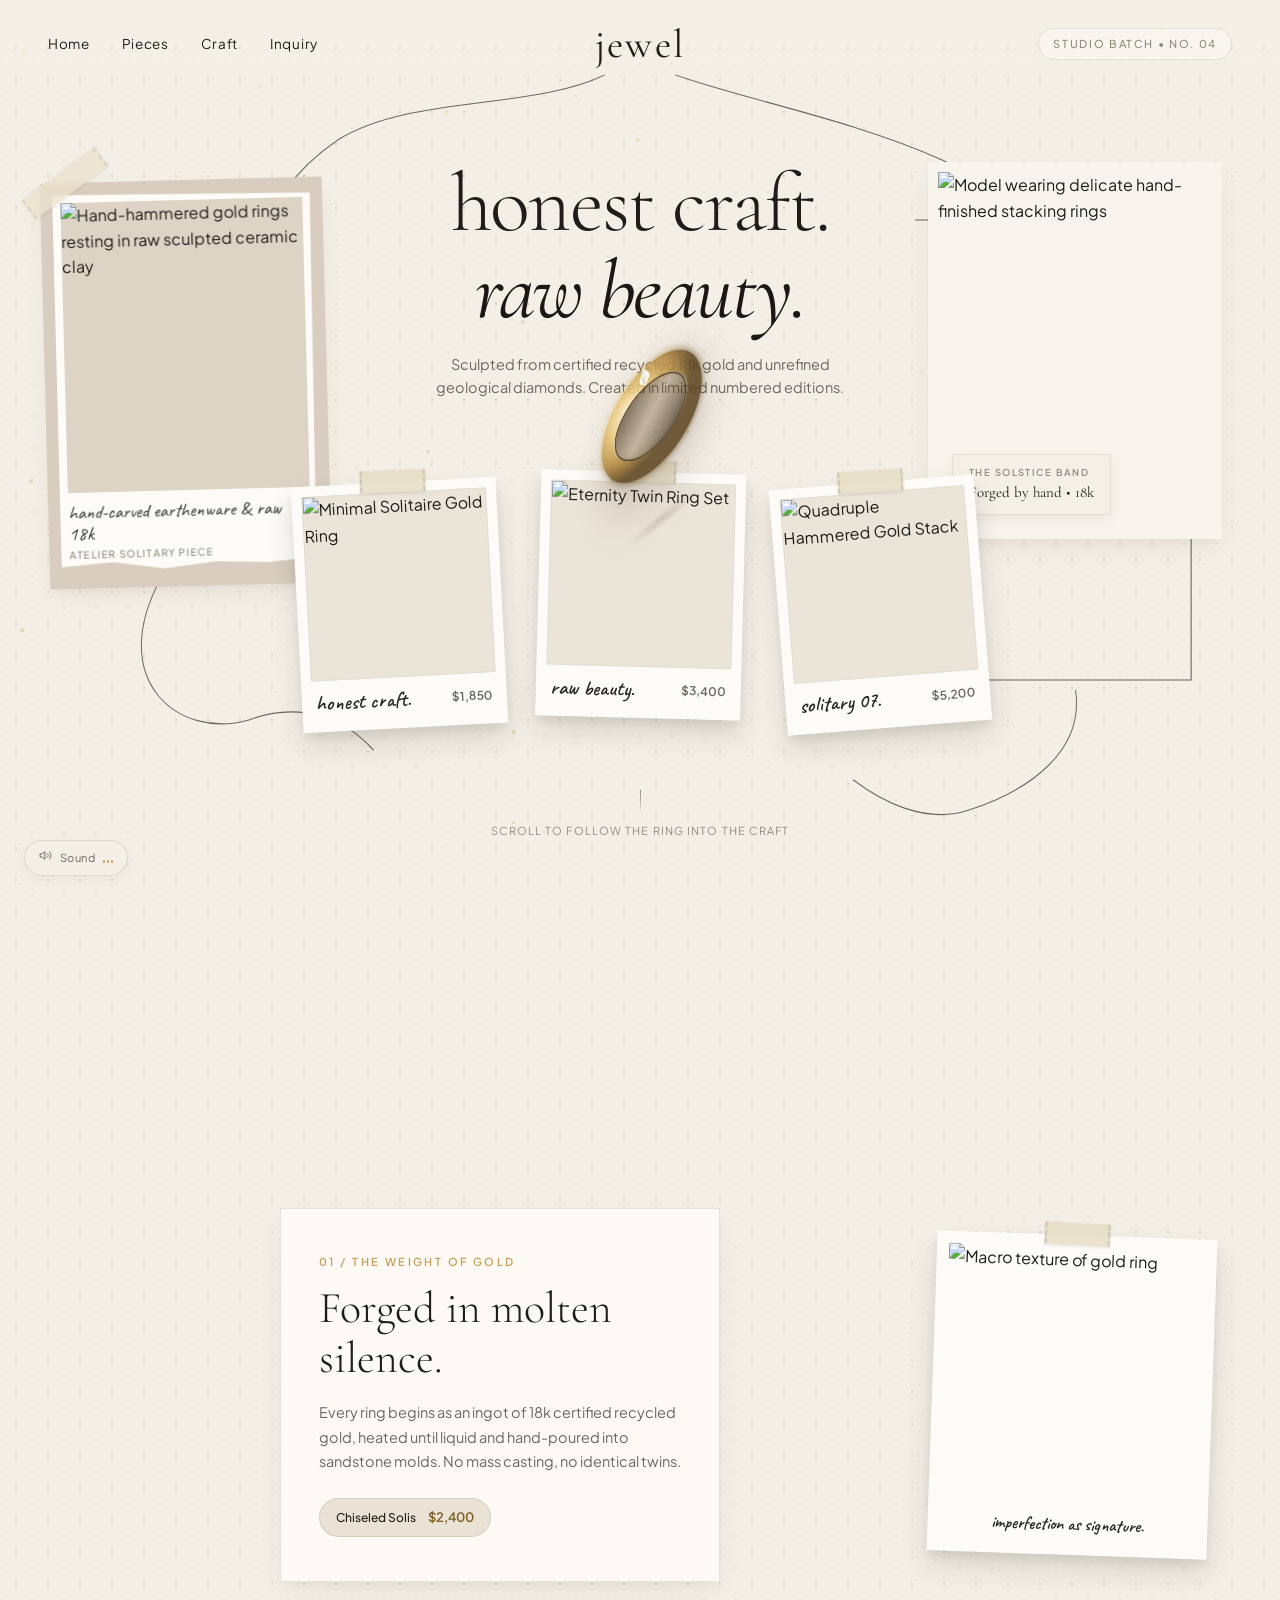
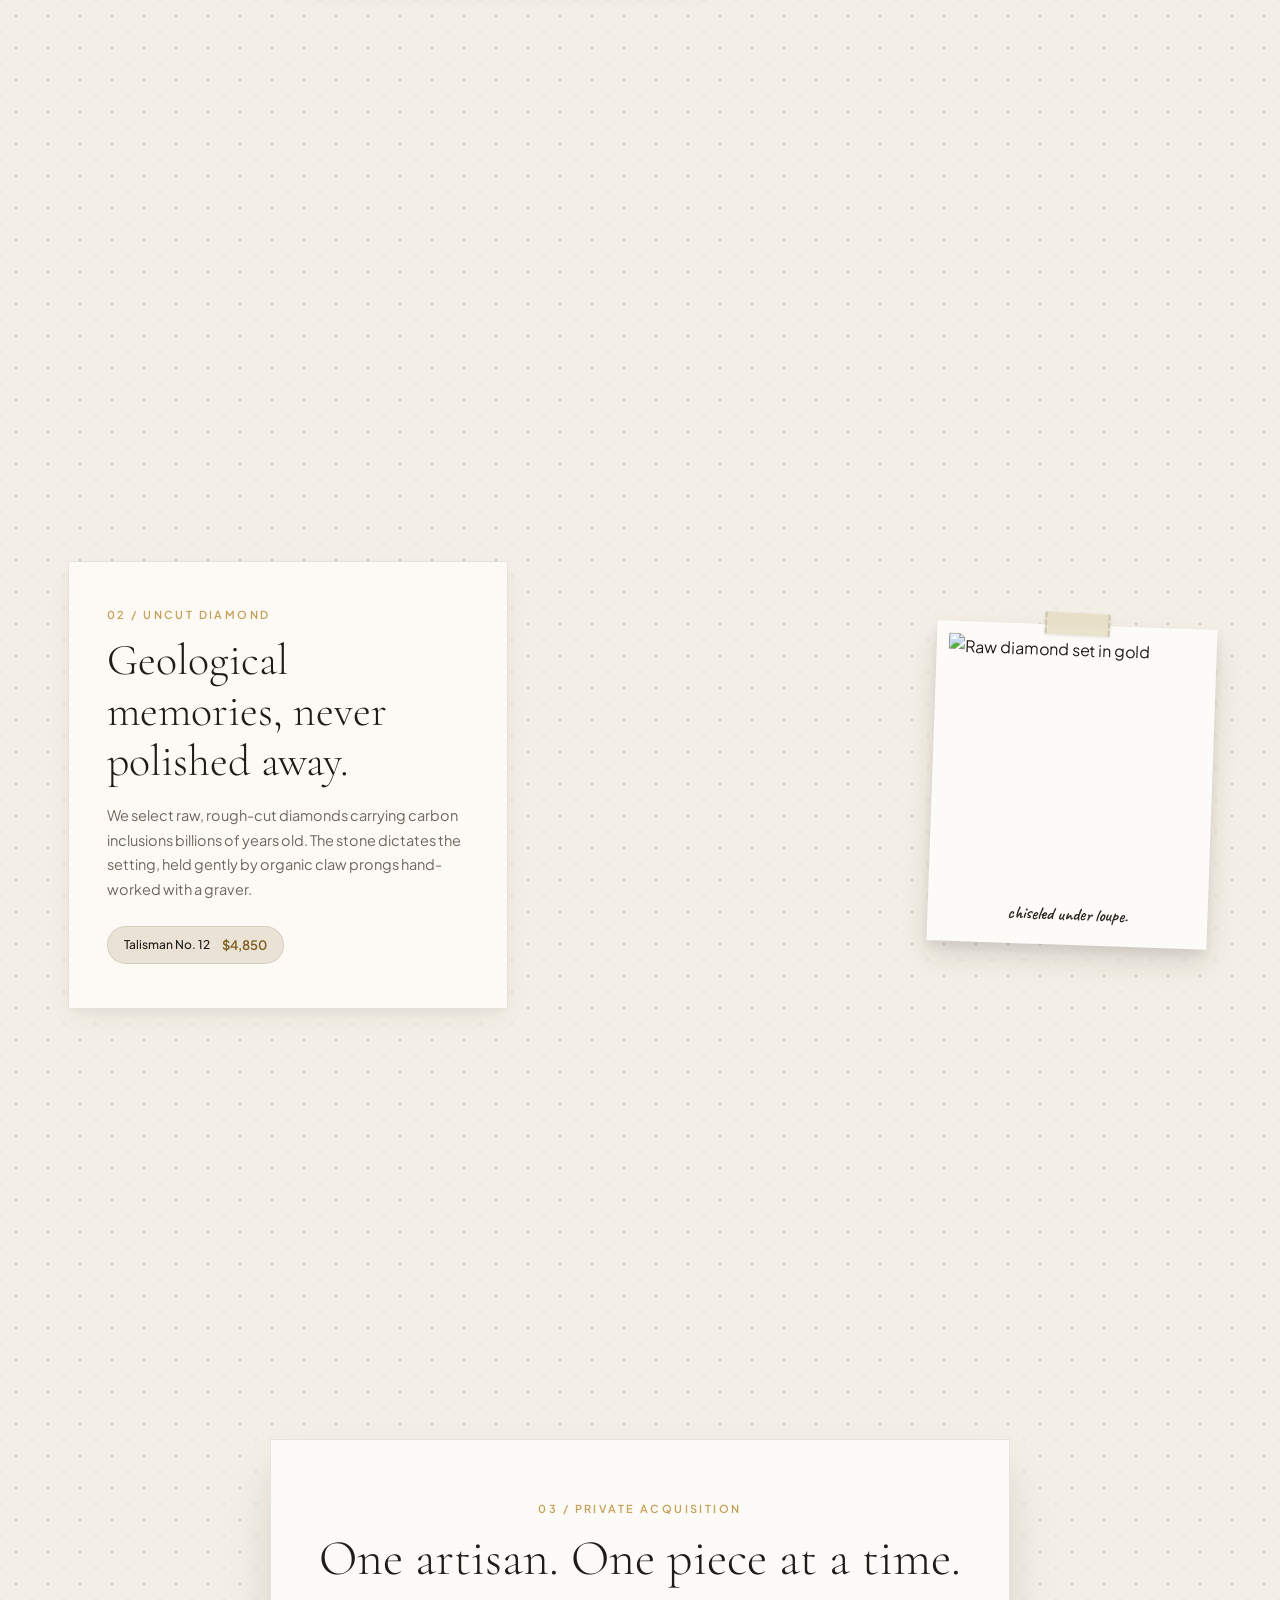
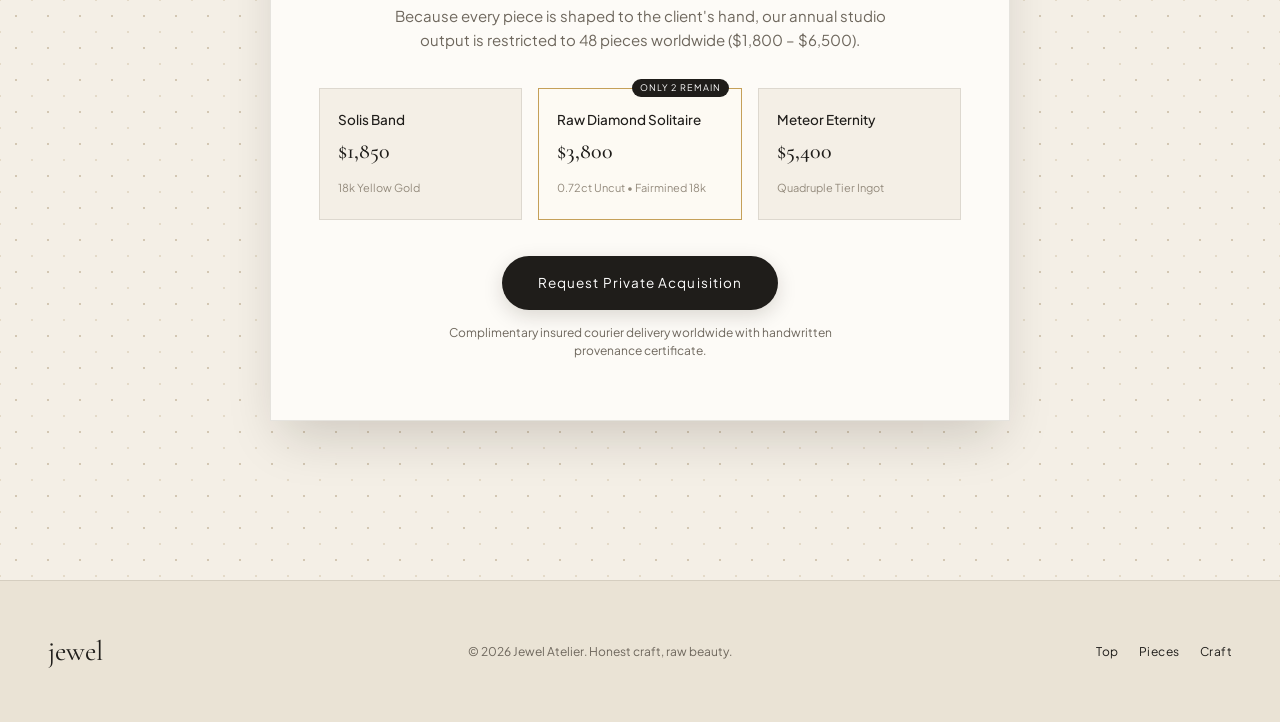
==== commit e546b8a2: "minimal landing page with on-scroll 3D falling ring animation and luxury price range" ====
--- a/index.html
+++ b/index.html
@@ -6,51 +6,81 @@
   <title>JEWEL — Honest Craft. Raw Beauty.</title>
   <link rel="preconnect" href="https://fonts.googleapis.com">
   <link rel="preconnect" href="https://fonts.gstatic.com" crossorigin>
-  <link href="https://fonts.googleapis.com/css2?family=Cormorant+Garamond:ital,wght@0,300;0,400;0,500;0,600;1,400;1,600&family=Caveat:wght@400;600&family=Plus+Jakarta+Sans:wght@300;400;500;600&display=swap" rel="stylesheet">
+  <link href="https://fonts.googleapis.com/css2?family=Cormorant+Garamond:ital,wght@0,300;0,400;0,500;1,300;1,400;1,500&family=Caveat:wght@400;600&family=Plus+Jakarta+Sans:wght@300;400;500&display=swap" rel="stylesheet">
   <link rel="stylesheet" href="style.css">
 </head>
 <body class="paper-texture">
 
-  <!-- Ambient Sound & Audio Toggle -->
-  <div class="sound-toggle-pill" id="soundToggle" title="Toggle Atmospheric Studio Sound">
+  <!-- Ambient Sound / Atelier Whisper Toggle -->
+  <div class="sound-toggle-pill" id="soundToggle" title="Toggle Atelier Whisper">
     <span class="sound-icon">
-      <svg width="14" height="14" viewBox="0 0 24 24" fill="none" stroke="currentColor" stroke-width="1.8"><polygon points="11 5 6 9 2 9 2 15 6 15 11 19 11 5"></polygon><path d="M19.07 4.93a10 10 0 0 1 0 14.14M15.54 8.46a5 5 0 0 1 0 7.08"></path></svg>
+      <svg width="13" height="13" viewBox="0 0 24 24" fill="none" stroke="currentColor" stroke-width="1.8"><polygon points="11 5 6 9 2 9 2 15 6 15 11 19 11 5"></polygon><path d="M19.07 4.93a10 10 0 0 1 0 14.14M15.54 8.46a5 5 0 0 1 0 7.08"></path></svg>
     </span>
-    <span class="sound-label">Atelier Ambience</span>
+    <span class="sound-label">Sound</span>
     <span class="sound-bars">
       <span class="bar"></span><span class="bar"></span><span class="bar"></span>
     </span>
   </div>
 
-  <!-- Custom Loupe / Jewel Cursor -->
+  <!-- Custom Tactile Ring Loupe Cursor -->
   <div class="jewel-cursor" id="customCursor">
     <div class="cursor-dot"></div>
     <div class="cursor-ring"></div>
     <div class="cursor-sparkle">✦</div>
   </div>
 
-  <!-- Grain Overlay Filter (SVG Native) -->
-  <svg class="svg-filters" aria-hidden="true">
-    <filter id="paper-grain">
-      <feTurbulence type="fractalNoise" baseFrequency="0.65" numOctaves="3" stitchTiles="stitch" />
-      <feColorMatrix type="matrix" values="0 0 0 0 0.96   0 0 0 0 0.94   0 0 0 0 0.90  0 0 0 0.07 0" />
-    </filter>
-    <filter id="torn-edge">
-      <feTurbulence type="fractalNoise" baseFrequency="0.04" numOctaves="4" result="noise" />
-      <feDisplacementMap in="SourceGraphic" in2="noise" scale="6" xChannelSelector="R" yChannelSelector="G" />
-    </filter>
-  </svg>
-
   <!-- Ambient Golden Dust Canvas -->
   <canvas id="ambientCanvas"></canvas>
 
-  <!-- Navigation Bar -->
+  <!-- Pinned Scroll Journey: 3D Ring Falling & Floating Through Stories -->
+  <div class="falling-ring-stage" id="ringStage" aria-hidden="true">
+    <div class="floating-ring-3d" id="fallingRing">
+      <svg class="ring-vector-art" viewBox="0 0 220 220" fill="none" xmlns="http://www.w3.org/2000/svg">
+        <defs>
+          <radialGradient id="goldGleam" cx="30%" cy="25%" r="70%">
+            <stop offset="0%" stop-color="#fff8e7"/>
+            <stop offset="35%" stop-color="#e8c779"/>
+            <stop offset="70%" stop-color="#b6893e"/>
+            <stop offset="100%" stop-color="#5a421b"/>
+          </radialGradient>
+          <linearGradient id="innerShadow" x1="0%" y1="0%" x2="100%" y2="100%">
+            <stop offset="0%" stop-color="#2a1f10" stop-opacity="0.9"/>
+            <stop offset="50%" stop-color="#7a5c2d" stop-opacity="0.3"/>
+            <stop offset="100%" stop-color="#1f180d" stop-opacity="0.95"/>
+          </linearGradient>
+          <filter id="ringGlow" x="-20%" y="-20%" width="140%" height="140%">
+            <feGaussianBlur stdDeviation="6" result="blur"/>
+            <feComposite in="SourceGraphic" in2="blur" operator="over"/>
+          </filter>
+        </defs>
+        <!-- Outer Chiseled Gold Band -->
+        <ellipse cx="110" cy="110" rx="88" ry="58" stroke="url(#goldGleam)" stroke-width="26" filter="url(#ringGlow)" />
+        <!-- Inner Core Hole & Depth Shadow -->
+        <ellipse cx="110" cy="110" rx="72" ry="44" fill="url(#innerShadow)" stroke="#423117" stroke-width="2" />
+        <!-- Raw Diamond Solitaire Stone -->
+        <g class="ring-gem-mount">
+          <polygon points="110,38 122,54 110,64 98,54" fill="#ffffff" opacity="0.95"/>
+          <polygon points="110,38 116,54 110,64" fill="#f4ebd9" opacity="0.8"/>
+          <polygon points="110,38 104,54 110,64" fill="#ded4c3" opacity="0.85"/>
+          <!-- Prongs -->
+          <circle cx="110" cy="38" r="2.5" fill="#f8e2a8"/>
+          <circle cx="122" cy="54" r="2" fill="#d1a954"/>
+          <circle cx="98" cy="54" r="2" fill="#d1a954"/>
+          <!-- Dynamic Gem Glint -->
+          <circle cx="108" cy="48" r="1.5" fill="#ffffff" class="gem-glint-point"/>
+        </g>
+      </svg>
+      <div class="ring-shadow" id="ringShadow"></div>
+    </div>
+  </div>
+
+  <!-- Pure Minimal Navigation (NO search, NO bag) -->
   <header class="navbar">
     <nav class="nav-left">
-      <a href="#collection" class="nav-link">Products</a>
-      <a href="#atelier" class="nav-link">Atelier</a>
-      <a href="#interactive-stack" class="nav-link">Studio Stack</a>
-      <a href="#philosophy" class="nav-link">Story</a>
+      <a href="#heroCanvas" class="nav-link">Home</a>
+      <a href="#curation" class="nav-link">Pieces</a>
+      <a href="#craft" class="nav-link">Craft</a>
+      <a href="#inquiry" class="nav-link">Inquiry</a>
     </nav>
 
     <div class="nav-center">
@@ -60,45 +90,29 @@
     </div>
 
     <div class="nav-right">
-      <button class="nav-btn search-btn" id="searchBtn" aria-label="Search Collection">
-        <svg width="18" height="18" viewBox="0 0 24 24" fill="none" stroke="currentColor" stroke-width="1.8" stroke-linecap="round" stroke-linejoin="round"><circle cx="11" cy="11" r="8"></circle><line x1="21" y1="21" x2="16.65" y2="16.65"></line></svg>
-      </button>
-      <button class="nav-btn bag-btn" id="bagBtn" aria-label="View Shopping Bag">
-        <span class="bag-label">Bag</span>
-        <svg width="18" height="18" viewBox="0 0 24 24" fill="none" stroke="currentColor" stroke-width="1.8" stroke-linecap="round" stroke-linejoin="round"><path d="M6 2L3 6v14a2 2 0 0 0 2 2h14a2 2 0 0 0 2-2V6l-3-4z"></path><line x1="3" y1="6" x2="21" y2="6"></line><path d="M16 10a4 4 0 0 1-8 0"></path></svg>
-        <span class="bag-count" id="bagCount">0</span>
-      </button>
+      <span class="edition-status">Studio Batch • No. 04</span>
     </div>
   </header>
 
-  <!-- HERO SECTION (Collage & Handcrafted Artboard) -->
+  <!-- HERO SECTION: Pure Inspo Collage (From Screenshot, Elevated) -->
   <main class="hero-canvas" id="heroCanvas">
 
-    <!-- Dynamic SVG Doodle Line Overlays -->
+    <!-- Hand-Drawn SVG Doodle Connectors -->
     <svg class="doodle-layer" id="doodleLayer" viewBox="0 0 1440 900" preserveAspectRatio="none">
-      <!-- Line from logo branching to Left Clay Card -->
-      <path class="sketch-path" id="sketchPath1" d="M 680, 75 C 600, 110 460, 95 380, 140 C 330, 170 300, 210 280, 260" />
-      <!-- Line branching from logo to Right Portrait Bracket -->
-      <path class="sketch-path" id="sketchPath2" d="M 760, 75 C 840, 100 960, 120 1060, 160 C 1120, 185 1160, 210 1190, 240" />
-      <!-- Hand-drawn bracket around right portrait -->
-      <path class="sketch-bracket" id="sketchBracket" d="M 1030, 220 L 1340, 220 L 1340, 680 L 1030, 680" />
-      <!-- Connecting line from bracket down to right polaroid -->
-      <path class="sketch-path" id="sketchPath3" d="M 1210, 690 C 1220, 750 1160, 790 1090, 810 C 1040, 825 990, 800 960, 780" />
-      <!-- Whimsical swirl from left clay block to center polaroids -->
-      <path class="sketch-path" id="sketchPath4" d="M 180, 580 C 120, 680 200, 740 280, 720 C 340, 700 390, 720 420, 750" />
+      <path class="sketch-path" d="M 680, 75 C 600, 110 460, 95 380, 140 C 330, 170 300, 210 280, 260" />
+      <path class="sketch-path" d="M 760, 75 C 840, 100 960, 120 1060, 160 C 1120, 185 1160, 210 1190, 240" />
+      <path class="sketch-bracket" d="M 1030, 220 L 1340, 220 L 1340, 680 L 1030, 680" />
+      <path class="sketch-path" d="M 1210, 690 C 1220, 750 1160, 790 1090, 810 C 1040, 825 990, 800 960, 780" />
+      <path class="sketch-path" d="M 180, 580 C 120, 680 200, 740 280, 720 C 340, 700 390, 720 420, 750" />
     </svg>
 
-    <!-- Center Hero Headline (Behind & Intertwined with elements) -->
+    <!-- Center Hero Headline (Exact Inspo typography) -->
     <div class="hero-title-container">
       <h1 class="hero-title">
         <span class="title-line">honest craft.</span>
         <span class="title-line italic-line">raw beauty.</span>
       </h1>
-      <p class="hero-subtext">Individual hand-formed talismans, unrefined gold & conflict-free diamonds chiseled in slow rhythm.</p>
-      <div class="hero-cta-row">
-        <a href="#collection" class="pill-cta">Discover The Archive</a>
-        <a href="#interactive-stack" class="text-link-cta">Enter The Ring Stacker →</a>
-      </div>
+      <p class="hero-subtext">Sculpted from certified recycled 18k gold and unrefined geological diamonds. Created in limited numbered editions.</p>
     </div>
 
     <!-- Left Torn-Paper Clay Vessel Art Piece -->
@@ -111,23 +125,23 @@
         </div>
         <div class="torn-caption">
           <span class="handwritten-note">hand-carved earthenware & raw 18k</span>
-          <span class="edition-tag">Archive Piece No. 04</span>
-        </div>
-      </div>
-    </div>
-
-    <!-- Right Framed Editorial Portrait -->
+          <span class="edition-tag">Atelier Solitary Piece</span>
+        </div>
+      </div>
+    </div>
+
+    <!-- Right Framed Editorial Portrait (Hands with Rings) -->
     <div class="editorial-frame" id="portraitFrame" data-tilt>
       <div class="portrait-inner">
         <img src="https://images.unsplash.com/photo-1535632066927-ab7c9ab60908?auto=format&fit=crop&w=900&q=85" alt="Model wearing delicate hand-finished stacking rings" class="portrait-img" />
         <div class="portrait-overlay-tag">
-          <span class="tag-meta">The Stacking Suite</span>
-          <span class="tag-title">Aura Band & Chiseled Pavé</span>
-        </div>
-      </div>
-    </div>
-
-    <!-- Draggable / Interactive Polaroids at the Bottom -->
+          <span class="tag-meta">The Solstice Band</span>
+          <span class="tag-title">Forged by hand • 18k</span>
+        </div>
+      </div>
+    </div>
+
+    <!-- Draggable Tactile Polaroids (From Screenshot) -->
     <div class="polaroid-dock" id="polaroidDock">
 
       <!-- Polaroid 1 -->
@@ -136,14 +150,12 @@
         <div class="polaroid-frame">
           <div class="polaroid-photo">
             <img src="https://images.unsplash.com/photo-1603561591411-07134e71a2a9?auto=format&fit=crop&w=600&q=80" alt="Minimal Solitaire Gold Ring" />
-            <div class="glint-effect"></div>
           </div>
           <div class="polaroid-caption">
             <span class="handwritten-text">honest craft.</span>
-            <span class="caption-price">$480</span>
-          </div>
-        </div>
-        <div class="quick-add-btn" data-product="1" title="Add to Bag">+</div>
+            <span class="caption-price">$1,850</span>
+          </div>
+        </div>
       </div>
 
       <!-- Polaroid 2 -->
@@ -152,378 +164,127 @@
         <div class="polaroid-frame">
           <div class="polaroid-photo">
             <img src="https://images.unsplash.com/photo-1598560917505-59a3ad559071?auto=format&fit=crop&w=600&q=80" alt="Eternity Twin Ring Set" />
-            <div class="glint-effect"></div>
           </div>
           <div class="polaroid-caption">
             <span class="handwritten-text">raw beauty.</span>
-            <span class="caption-price">$620</span>
-          </div>
-        </div>
-        <div class="quick-add-btn" data-product="2" title="Add to Bag">+</div>
+            <span class="caption-price">$3,400</span>
+          </div>
+        </div>
       </div>
 
       <!-- Polaroid 3 -->
-      <div class="polaroid-item" id="polaroid3" data-drag data-angle="-5">
+      <div class="polaroid-item" id="polaroid3" data-drag data-angle="-4.5">
         <div class="washi-tape washi-center"></div>
         <div class="polaroid-frame">
           <div class="polaroid-photo">
             <img src="https://images.unsplash.com/photo-1600003014755-ba31aa59c4b6?auto=format&fit=crop&w=600&q=80" alt="Quadruple Hammered Gold Stack" />
-            <div class="glint-effect"></div>
           </div>
           <div class="polaroid-caption">
-            <span class="handwritten-text">no. 07 eternity.</span>
-            <span class="caption-price">$890</span>
-          </div>
-        </div>
-        <div class="quick-add-btn" data-product="3" title="Add to Bag">+</div>
-      </div>
-
-    </div>
-
-    <!-- Interactive Hint Floating Pill -->
-    <div class="interaction-hint">
-      <span class="hint-hand">✎</span>
-      <span>Polaroids are draggable • Feel the tactile weight</span>
+            <span class="handwritten-text">solitary 07.</span>
+            <span class="caption-price">$5,200</span>
+          </div>
+        </div>
+      </div>
+
+    </div>
+
+    <!-- Scroll Indicator -->
+    <div class="scroll-down-hint">
+      <span class="hint-line"></span>
+      <span class="hint-text">Scroll to follow the ring into the craft</span>
     </div>
 
   </main>
 
-  <!-- SECTION 2: INTERACTIVE RING STACKER STUDIO ("Out of this world" feature) -->
-  <section class="section-stacker" id="interactive-stack">
-    <div class="section-header-centered">
-      <span class="section-kicker">Interactive Atelier</span>
-      <h2 class="section-title">Curate Your Sacred Stack</h2>
-      <p class="section-desc">Drag handcrafted rings from the vault onto the mannequin hand to preview balance, proportions, and light play in real time.</p>
-    </div>
-
-    <div class="stacker-stage">
-      <!-- Left: The Vault of Rings to Pick -->
-      <div class="stacker-vault">
-        <h3 class="vault-title">Ring Tray</h3>
-        <p class="vault-sub">Click any piece to slide onto the finger</p>
-        
-        <div class="ring-tray-items">
-          <div class="tray-ring" data-ring-id="r1" data-ring-name="Hammered Solis Band" data-ring-price="340" data-img="https://images.unsplash.com/photo-1603561591411-07134e71a2a9?auto=format&fit=crop&w=300&q=80">
-            <div class="tray-thumb"><img src="https://images.unsplash.com/photo-1603561591411-07134e71a2a9?auto=format&fit=crop&w=300&q=80" alt="Solis Band"></div>
-            <div class="tray-info">
-              <span class="t-name">Hammered Solis Band</span>
-              <span class="t-meta">18k Yellow Gold • $340</span>
-            </div>
-            <button class="add-to-hand-btn">+ Stack</button>
-          </div>
-
-          <div class="tray-ring" data-ring-id="r2" data-ring-name="Raw Diamond Chisel" data-ring-price="580" data-img="https://images.unsplash.com/photo-1598560917505-59a3ad559071?auto=format&fit=crop&w=300&q=80">
-            <div class="tray-thumb"><img src="https://images.unsplash.com/photo-1598560917505-59a3ad559071?auto=format&fit=crop&w=300&q=80" alt="Diamond Chisel"></div>
-            <div class="tray-info">
-              <span class="t-name">Raw Diamond Chisel</span>
-              <span class="t-meta">0.32ct Rough Cut • $580</span>
-            </div>
-            <button class="add-to-hand-btn">+ Stack</button>
-          </div>
-
-          <div class="tray-ring" data-ring-id="r3" data-ring-name="Eternity Wave Band" data-ring-price="420" data-img="https://images.unsplash.com/photo-1605100804763-247f67b3557e?auto=format&fit=crop&w=300&q=80">
-            <div class="tray-thumb"><img src="https://images.unsplash.com/photo-1605100804763-247f67b3557e?auto=format&fit=crop&w=300&q=80" alt="Wave Band"></div>
-            <div class="tray-info">
-              <span class="t-name">Eternity Wave Band</span>
-              <span class="t-meta">Textured White Gold • $420</span>
-            </div>
-            <button class="add-to-hand-btn">+ Stack</button>
-          </div>
-
-          <div class="tray-ring" data-ring-id="r4" data-ring-name="Obsidian Signet" data-ring-price="710" data-img="https://images.unsplash.com/photo-1600003014755-ba31aa59c4b6?auto=format&fit=crop&w=300&q=80">
-            <div class="tray-thumb"><img src="https://images.unsplash.com/photo-1600003014755-ba31aa59c4b6?auto=format&fit=crop&w=300&q=80" alt="Obsidian Signet"></div>
-            <div class="tray-info">
-              <span class="t-name">Obsidian Signet</span>
-              <span class="t-meta">Forged Carbon & Gold • $710</span>
-            </div>
-            <button class="add-to-hand-btn">+ Stack</button>
-          </div>
-        </div>
-      </div>
-
-      <!-- Center: The Live Interactive Hand Visualizer -->
-      <div class="hand-canvas-wrap">
-        <div class="hand-silhouette">
-          <!-- Stylized Minimalist Hand Illustration SVG -->
-          <svg viewBox="0 0 400 600" class="hand-svg" fill="none">
-            <path d="M 200,580 C 190,520 185,460 170,400 C 155,340 130,300 130,220 C 130,160 135,90 145,50 C 150,30 165,30 170,50 C 175,90 180,180 185,210 C 190,160 195,60 205,20 C 210,5 225,5 230,20 C 240,60 240,160 245,210 C 255,170 265,90 275,50 C 280,30 295,30 300,50 C 305,90 300,200 295,250 C 310,210 325,160 335,130 C 342,115 355,120 355,135 C 355,170 330,270 310,340 C 290,410 270,520 260,580 Z" 
-                  fill="#ebe3d7" stroke="#b8a995" stroke-width="1.2" stroke-dasharray="3 3"/>
-            <!-- Ring Stacking Zone on the Ring Finger -->
-            <rect x="175" y="240" width="40" height="90" fill="none" class="stack-target-zone"/>
-          </svg>
-
-          <!-- Stack Slot Container where rings live -->
-          <div class="ring-stack-container" id="ringStackContainer">
-            <div class="empty-stack-placeholder" id="emptyStackMsg">
-              <span>Touch any ring from the tray to stack on the finger</span>
-            </div>
-          </div>
-        </div>
-
-        <div class="stack-controller">
-          <div class="stack-meta">
-            <span class="stack-label">Active Stack:</span>
-            <span class="stack-sum" id="stackTotal">$0</span>
-          </div>
-          <div class="stack-actions">
-            <button class="btn-outline" id="clearStackBtn">Reset Tray</button>
-            <button class="btn-solid" id="addEntireStackBtn">Add Stack to Bag (<span id="stackCount">0</span>)</button>
-          </div>
-        </div>
+  <!-- ON-SCROLL ACT 1: THE FALL & TRANSFORMATION -->
+  <section class="scroll-scene scene-descent" id="curation">
+    <div class="scene-backdrop-grid"></div>
+
+    <div class="scene-story-card left-story" data-scroll-reveal>
+      <span class="scene-num">01 / The Weight of Gold</span>
+      <h2 class="scene-title">Forged in molten silence.</h2>
+      <p class="scene-text">Every ring begins as an ingot of 18k certified recycled gold, heated until liquid and hand-poured into sandstone molds. No mass casting, no identical twins.</p>
+      <div class="price-spec-pill">
+        <span class="spec-label">Chiseled Solis</span>
+        <span class="spec-val">$2,400</span>
+      </div>
+    </div>
+
+    <div class="scene-macro-spec right-spec" data-scroll-reveal>
+      <div class="spec-card-polaroid">
+        <div class="washi-tape washi-center"></div>
+        <img src="https://images.unsplash.com/photo-1605100804763-247f67b3557e?auto=format&fit=crop&w=700&q=80" alt="Macro texture of gold ring" />
+        <span class="handwritten-text">imperfection as signature.</span>
       </div>
     </div>
   </section>
 
-  <!-- SECTION 3: THE RAW COLLECTION (Artisanal Gallery) -->
-  <section class="section-collection" id="collection">
-    <div class="section-header-split">
-      <div>
-        <span class="section-kicker">Permanent Archive</span>
-        <h2 class="section-title">Wabi-Sabi Silhouettes</h2>
-      </div>
-      <div class="filter-pills">
-        <button class="filter-pill active" data-filter="all">All Talismans</button>
-        <button class="filter-pill" data-filter="rings">Rings</button>
-        <button class="filter-pill" data-filter="necklaces">Pendants</button>
-        <button class="filter-pill" data-filter="earrings">Sculptural Ears</button>
-      </div>
-    </div>
-
-    <div class="product-grid" id="productGrid">
-      
-      <!-- Card 1 -->
-      <article class="product-card" data-category="rings" data-id="101">
-        <div class="card-media">
-          <span class="card-badge">Bespoke</span>
-          <img src="https://images.unsplash.com/photo-1605100804763-247f67b3557e?auto=format&fit=crop&w=700&q=80" alt="Chiseled Monolith Band" class="prod-img" />
-          <button class="quick-view-trigger" data-id="101">Inspect Gemstone</button>
-        </div>
-        <div class="card-details">
-          <div class="card-title-row">
-            <h3 class="prod-name">Chiseled Monolith Band</h3>
-            <span class="prod-price">$540</span>
-          </div>
-          <p class="prod-material">18k Recycled Yellow Gold • Individually Chiseled</p>
-          <button class="btn-card-add" data-id="101" data-name="Chiseled Monolith Band" data-price="540">Add to Bag</button>
-        </div>
-      </article>
-
-      <!-- Card 2 -->
-      <article class="product-card" data-category="rings" data-id="102">
-        <div class="card-media">
-          <span class="card-badge">One of One</span>
-          <img src="https://images.unsplash.com/photo-1603561591411-07134e71a2a9?auto=format&fit=crop&w=700&q=80" alt="Raw Solitaire Talisman" class="prod-img" />
-          <button class="quick-view-trigger" data-id="102">Inspect Gemstone</button>
-        </div>
-        <div class="card-details">
-          <div class="card-title-row">
-            <h3 class="prod-name">Raw Solitaire Talisman</h3>
-            <span class="prod-price">$780</span>
-          </div>
-          <p class="prod-material">Uncut Salt-and-Pepper Diamond • Organic Prong Setting</p>
-          <button class="btn-card-add" data-id="102" data-name="Raw Solitaire Talisman" data-price="780">Add to Bag</button>
-        </div>
-      </article>
-
-      <!-- Card 3 -->
-      <article class="product-card" data-category="necklaces" data-id="103">
-        <div class="card-media">
-          <img src="https://images.unsplash.com/photo-1599643478518-a784e5dc4c8f?auto=format&fit=crop&w=700&q=80" alt="Molten Meteor Pendant" class="prod-img" />
-          <button class="quick-view-trigger" data-id="103">Inspect Gemstone</button>
-        </div>
-        <div class="card-details">
-          <div class="card-title-row">
-            <h3 class="prod-name">Molten Meteor Pendant</h3>
-            <span class="prod-price">$490</span>
-          </div>
-          <p class="prod-material">Lost-Wax Cast 14k Gold • Silk Cord Included</p>
-          <button class="btn-card-add" data-id="103" data-name="Molten Meteor Pendant" data-price="490">Add to Bag</button>
-        </div>
-      </article>
-
-      <!-- Card 4 -->
-      <article class="product-card" data-category="earrings" data-id="104">
-        <div class="card-media">
-          <span class="card-badge">Sculptural</span>
-          <img src="https://images.unsplash.com/photo-1630019852942-f89202989a59?auto=format&fit=crop&w=700&q=80" alt="Biomorphic Ear Huggies" class="prod-img" />
-          <button class="quick-view-trigger" data-id="104">Inspect Gemstone</button>
-        </div>
-        <div class="card-details">
-          <div class="card-title-row">
-            <h3 class="prod-name">Biomorphic Fluid Huggies</h3>
-            <span class="prod-price">$380</span>
-          </div>
-          <p class="prod-material">Asymmetrical Pair • Hand-Polished 18k Vermeil</p>
-          <button class="btn-card-add" data-id="104" data-name="Biomorphic Fluid Huggies" data-price="380">Add to Bag</button>
-        </div>
-      </article>
-
+  <!-- ON-SCROLL ACT 2: THE SETTING OF THE STONE -->
+  <section class="scroll-scene scene-geology" id="craft">
+    <div class="scene-story-card right-story" data-scroll-reveal>
+      <span class="scene-num">02 / Uncut Diamond</span>
+      <h2 class="scene-title">Geological memories, never polished away.</h2>
+      <p class="scene-text">We select raw, rough-cut diamonds carrying carbon inclusions billions of years old. The stone dictates the setting, held gently by organic claw prongs hand-worked with a graver.</p>
+      <div class="price-spec-pill">
+        <span class="spec-label">Talisman No. 12</span>
+        <span class="spec-val">$4,850</span>
+      </div>
+    </div>
+
+    <div class="scene-macro-spec left-spec" data-scroll-reveal>
+      <div class="spec-card-polaroid">
+        <div class="washi-tape washi-center"></div>
+        <img src="https://images.unsplash.com/photo-1603561591411-07134e71a2a9?auto=format&fit=crop&w=700&q=80" alt="Raw diamond set in gold" />
+        <span class="handwritten-text">chiseled under loupe.</span>
+      </div>
     </div>
   </section>
 
-  <!-- SECTION 4: THE ATELIER PHILOSOPHY (Editorial Storytelling) -->
-  <section class="section-philosophy" id="philosophy">
-    <div class="philosophy-container">
-      
-      <div class="phil-col-text">
-        <span class="section-kicker">Our Manifesto</span>
-        <h2 class="phil-heading">“Imperfection is where the human soul hides.”</h2>
-        <div class="phil-paragraphs">
-          <p>We reject the mechanical perfection of mass assembly. In our studio, every curve begins as a wax model shaped by hand, left with the subtle fingerprint of the artisan who carved it.</p>
-          <p>We work exclusively with certified 100% recycled gold and ethically unearthed gemstones whose natural inclusions are celebrated as geological memories, not flaws to be cut away.</p>
-        </div>
-
-        <div class="manifesto-points">
-          <div class="point-item">
-            <span class="point-num">01</span>
-            <div class="point-content">
-              <strong>Slow Rhythm</strong>
-              <p>Each design takes 4 weeks of hand finishing and fire testing.</p>
-            </div>
-          </div>
-          <div class="point-item">
-            <span class="point-num">02</span>
-            <div class="point-content">
-              <strong>Circular Earth</strong>
-              <p>Zero virgin mining. 100% certified recycled precious metals.</p>
-            </div>
-          </div>
-          <div class="point-item">
-            <span class="point-num">03</span>
-            <div class="point-content">
-              <strong>Heirloom Guarantee</strong>
-              <p>Free lifetime re-sizing, polishing, and restoration.</p>
-            </div>
-          </div>
-        </div>
-      </div>
-
-      <div class="phil-col-visual">
-        <div class="photo-composition">
-          <div class="photo-main">
-            <img src="https://images.unsplash.com/photo-1515562141207-7a88fb7ce338?auto=format&fit=crop&w=800&q=80" alt="Jeweler crafting with fire and torch at the workbench" />
-            <div class="caption-stamp">ATELIER N° 3 • PARIS</div>
-          </div>
-          <div class="photo-floating-polaroid" data-tilt>
-            <div class="washi-tape washi-center"></div>
-            <img src="https://images.unsplash.com/photo-1600003014755-ba31aa59c4b6?auto=format&fit=crop&w=400&q=80" alt="Molten gold details" />
-            <span class="handwritten-text">hammered by hand.</span>
-          </div>
-        </div>
-      </div>
-
+  <!-- ON-SCROLL ACT 3: THE HEIRLOOM LANDING -->
+  <section class="scroll-scene scene-landing" id="inquiry">
+    <div class="landing-repose-card" data-scroll-reveal>
+      <span class="scene-num">03 / Private Acquisition</span>
+      <h2 class="landing-heading">One artisan. One piece at a time.</h2>
+      <p class="landing-sub">Because every piece is shaped to the client's hand, our annual studio output is restricted to 48 pieces worldwide ($1,800 – $6,500).</p>
+
+      <div class="curated-editions-row">
+        <div class="edition-box">
+          <span class="ed-title">Solis Band</span>
+          <span class="ed-price">$1,850</span>
+          <span class="ed-notes">18k Yellow Gold</span>
+        </div>
+        <div class="edition-box featured">
+          <span class="ed-badge">Only 2 Remain</span>
+          <span class="ed-title">Raw Diamond Solitaire</span>
+          <span class="ed-price">$3,800</span>
+          <span class="ed-notes">0.72ct Uncut • Fairmined 18k</span>
+        </div>
+        <div class="edition-box">
+          <span class="ed-title">Meteor Eternity</span>
+          <span class="ed-price">$5,400</span>
+          <span class="ed-notes">Quadruple Tier Ingot</span>
+        </div>
+      </div>
+
+      <div class="inquiry-action-wrap">
+        <a href="mailto:concierge@jewel-atelier.com?subject=Private%20Piece%20Inquiry" class="btn-inquire">Request Private Acquisition</a>
+        <span class="inquiry-footnote">Complimentary insured courier delivery worldwide with handwritten provenance certificate.</span>
+      </div>
     </div>
   </section>
 
-  <!-- FOOTER -->
-  <footer class="footer-vintage">
-    <div class="footer-top">
-      <div class="footer-brand-col">
-        <span class="footer-logo">jewel</span>
-        <p class="footer-mission">Honest craft. Raw beauty. Sculpted timelessness from our workshops to your skin.</p>
-        <span class="footer-copy">© 2026 Jewel Atelier. All rights reserved.</span>
-      </div>
-
-      <div class="footer-links-col">
-        <h4>Archive</h4>
-        <ul>
-          <li><a href="#collection">Raw Gold Bands</a></li>
-          <li><a href="#collection">Meteor Pendants</a></li>
-          <li><a href="#interactive-stack">The Ring Stacker</a></li>
-          <li><a href="#collection">Bespoke Commissions</a></li>
-        </ul>
-      </div>
-
-      <div class="footer-links-col">
-        <h4>The House</h4>
-        <ul>
-          <li><a href="#philosophy">Our Manifesto</a></li>
-          <li><a href="#atelier">Kyoto & Paris Studios</a></li>
-          <li><a href="#philosophy">Ethical Sourcing</a></li>
-          <li><a href="#contact">Care & Repair</a></li>
-        </ul>
-      </div>
-
-      <div class="footer-newsletter-col">
-        <h4>The Journal</h4>
-        <p>Receive private invitations to limited batch ingot melts.</p>
-        <form class="newsletter-form" onsubmit="event.preventDefault(); alert('Welcome to the Jewel Atelier Circle.');">
-          <input type="email" placeholder="Your email address" required />
-          <button type="submit">→</button>
-        </form>
+  <!-- MINIMAL FOOTER -->
+  <footer class="footer-minimal">
+    <div class="footer-wrap">
+      <span class="foot-brand">jewel</span>
+      <p class="foot-copy">© 2026 Jewel Atelier. Honest craft, raw beauty.</p>
+      <div class="foot-links">
+        <a href="#heroCanvas">Top</a>
+        <a href="#curation">Pieces</a>
+        <a href="#craft">Craft</a>
       </div>
     </div>
   </footer>
-
-  <!-- SLIDE-OUT SHOPPING BAG DRAWER -->
-  <div class="bag-overlay" id="bagOverlay"></div>
-  <aside class="bag-drawer" id="bagDrawer">
-    <div class="bag-header">
-      <div class="bag-title-wrap">
-        <h3>Your Collection</h3>
-        <span class="bag-items-badge" id="bagDrawerCount">0 items</span>
-      </div>
-      <button class="bag-close-btn" id="bagCloseBtn">&times;</button>
-    </div>
-
-    <div class="bag-body" id="bagItemsContainer">
-      <!-- Items dynamically populated via JS -->
-      <div class="bag-empty-state">
-        <span class="empty-icon">✧</span>
-        <p>Your jewelry tray is empty.</p>
-        <span class="empty-sub">Explore the archive or stack your rings above.</span>
-      </div>
-    </div>
-
-    <div class="bag-footer">
-      <div class="bag-subtotal-row">
-        <span>Estimated Total</span>
-        <span class="bag-subtotal" id="bagSubtotal">$0</span>
-      </div>
-      <p class="bag-shipping-note">Complimentary insured climate-neutral courier delivery worldwide.</p>
-      <button class="btn-checkout" id="checkoutBtn">Proceed to Checkout</button>
-    </div>
-  </aside>
-
-  <!-- MODAL: GEMSTONE QUICK INSPECT -->
-  <div class="modal-overlay" id="inspectModal">
-    <div class="modal-card">
-      <button class="modal-close-btn" id="modalCloseBtn">&times;</button>
-      <div class="modal-grid">
-        <div class="modal-media">
-          <img id="modalImg" src="" alt="Gemstone Inspection View" />
-          <div class="loupe-ring-overlay"></div>
-        </div>
-        <div class="modal-info">
-          <span class="modal-kicker">Master Jeweler's Spec</span>
-          <h2 id="modalTitle">Ring Spec</h2>
-          <div class="modal-price" id="modalPrice">$0</div>
-          <p id="modalDesc">Hand-chiseled from 18k solid gold.</p>
-
-          <div class="specs-table">
-            <div class="spec-row">
-              <span class="spec-key">Metal</span>
-              <span class="spec-val" id="modalMetal">18k Fairmined Gold</span>
-            </div>
-            <div class="spec-row">
-              <span class="spec-key">Finish</span>
-              <span class="spec-val" id="modalFinish">Hammered Raw Satin</span>
-            </div>
-            <div class="spec-row">
-              <span class="spec-key">Origin</span>
-              <span class="spec-val">Paris Atelier No. 3</span>
-            </div>
-            <div class="spec-row">
-              <span class="spec-key">Sizing</span>
-              <span class="spec-val">Tailored to Order (US 4 - 12)</span>
-            </div>
-          </div>
-
-          <button class="btn-modal-add" id="modalAddBtn">Add This Piece to Bag</button>
-        </div>
-      </div>
-    </div>
-  </div>
 
   <script src="script.js"></script>
 </body>
--- a/style.css
+++ b/style.css
@@ -1,18 +1,17 @@
 /* ==========================================================================
    JEWEL — RAW BEAUTY & HONEST CRAFT
-   High-Aesthetic Artisanal & WebGL Luxury Design System (Pure CSS3)
+   High-Aesthetic Artisanal Luxury (Native CSS3, Pure Minimalism)
    ========================================================================== */
 
 :root {
   --bg-parchment: #f4efe6;
-  --bg-parchment-warm: #ece5d8;
-  --bg-card: #f9f7f2;
+  --bg-parchment-warm: #eae3d5;
+  --bg-card: #fdfcf9;
   --text-dark: #1f1d1a;
   --text-muted: #6e675d;
   --text-light: #948b7d;
   --gold-accent: #c5a059;
   --gold-sheen: #e6c875;
-  --charcoal: #2b2825;
   --clay-sand: #d8cdbe;
   --border-light: rgba(60, 50, 40, 0.12);
   --border-subtle: rgba(60, 50, 40, 0.06);
@@ -64,7 +63,7 @@
   background-position: 0 0, 16px 16px;
 }
 
-/* Ambient Canvas */
+/* Ambient Canvas for Floating Dust */
 #ambientCanvas {
   position: fixed;
   top: 0;
@@ -73,14 +72,71 @@
   height: 100vh;
   pointer-events: none;
   z-index: 1;
-  opacity: 0.75;
-}
-
-.svg-filters {
-  position: absolute;
-  width: 0;
-  height: 0;
+  opacity: 0.65;
+}
+
+/* ==========================================================================
+   FALLING RING 3D SCROLL STAGE
+   ========================================================================== */
+.falling-ring-stage {
+  position: fixed;
+  top: 0;
+  left: 0;
+  width: 100vw;
+  height: 100vh;
   pointer-events: none;
+  z-index: 20;
+  display: flex;
+  align-items: center;
+  justify-content: center;
+  perspective: 1200px;
+}
+
+.floating-ring-3d {
+  position: absolute;
+  width: 220px;
+  height: 220px;
+  top: 50%;
+  left: 50%;
+  margin-top: -110px;
+  margin-left: -110px;
+  transform-style: preserve-3d;
+  will-change: transform, filter;
+  transition: transform 0.08s linear;
+}
+
+.ring-vector-art {
+  width: 100%;
+  height: 100%;
+  overflow: visible;
+  filter: drop-shadow(0 20px 30px rgba(45, 30, 10, 0.28));
+  animation: subtleGleam 4s infinite ease-in-out alternate;
+}
+
+.ring-shadow {
+  position: absolute;
+  bottom: -40px;
+  left: 50%;
+  width: 180px;
+  height: 24px;
+  background: radial-gradient(ellipse at center, rgba(30, 20, 10, 0.3) 0%, rgba(30, 20, 10, 0) 70%);
+  transform: translateX(-50%);
+  border-radius: 50%;
+  transition: opacity 0.2s ease, transform 0.2s ease;
+}
+
+@keyframes subtleGleam {
+  0% { filter: drop-shadow(0 20px 30px rgba(45, 30, 10, 0.25)); }
+  100% { filter: drop-shadow(0 24px 38px rgba(197, 160, 89, 0.35)); }
+}
+
+.gem-glint-point {
+  animation: glintPulse 2.5s infinite ease-in-out;
+}
+
+@keyframes glintPulse {
+  0%, 100% { opacity: 0.4; r: 1.2; }
+  50% { opacity: 1; r: 2.2; }
 }
 
 /* ==========================================================================
@@ -98,8 +154,8 @@
 }
 
 .cursor-dot {
-  width: 6px;
-  height: 6px;
+  width: 5px;
+  height: 5px;
   background-color: #fff;
   border-radius: 50%;
   position: absolute;
@@ -109,9 +165,9 @@
 }
 
 .cursor-ring {
-  width: 36px;
-  height: 36px;
-  border: 1px solid rgba(255, 255, 255, 0.7);
+  width: 32px;
+  height: 32px;
+  border: 1px solid rgba(255, 255, 255, 0.65);
   border-radius: 50%;
   position: absolute;
   top: 50%;
@@ -122,9 +178,9 @@
 
 .cursor-sparkle {
   position: absolute;
-  top: -16px;
-  right: -16px;
-  font-size: 11px;
+  top: -14px;
+  right: -14px;
+  font-size: 10px;
   color: #fff;
   opacity: 0;
   transition: opacity 0.2s ease, transform 0.3s var(--ease-spring);
@@ -132,8 +188,8 @@
 }
 
 body.cursor-hover .cursor-ring {
-  width: 58px;
-  height: 58px;
+  width: 52px;
+  height: 52px;
   border-color: rgba(255, 255, 255, 1);
   border-style: dashed;
 }
@@ -200,7 +256,7 @@
 }
 
 /* ==========================================================================
-   NAVIGATION
+   NAVIGATION (Pure Minimal, No search or bag)
    ========================================================================== */
 .navbar {
   position: fixed;
@@ -276,69 +332,26 @@
   color: var(--text-dark);
 }
 
-.logo-sub {
-  font-size: 9px;
-  letter-spacing: 0.25em;
+.nav-right {
+  display: flex;
+  align-items: center;
+  justify-content: flex-end;
+}
+
+.edition-status {
+  font-size: 11px;
+  letter-spacing: 0.15em;
   text-transform: uppercase;
   color: var(--text-light);
-  margin-top: 3px;
   font-weight: 500;
-}
-
-.nav-right {
-  display: flex;
-  align-items: center;
-  justify-content: flex-end;
-  gap: 20px;
-}
-
-.nav-btn {
-  background: none;
-  border: none;
-  cursor: pointer;
-  color: var(--text-dark);
-  display: flex;
-  align-items: center;
-  gap: 8px;
-  font-family: var(--font-sans);
-  font-size: 13px;
-  padding: 6px 12px;
+  border: 1px solid var(--border-light);
+  padding: 6px 14px;
   border-radius: 20px;
-  transition: all 0.2s ease;
-}
-
-.nav-btn:hover {
-  background-color: rgba(60, 50, 40, 0.05);
-}
-
-.bag-btn {
-  background: rgba(255, 255, 255, 0.6);
-  border: 1px solid var(--border-light);
-  padding: 6px 16px;
-  border-radius: 24px;
-}
-
-.bag-btn:hover {
-  background: #fff;
-  border-color: var(--gold-accent);
-}
-
-.bag-count {
-  background-color: var(--text-dark);
-  color: #fff;
-  font-size: 11px;
-  font-weight: 600;
-  width: 18px;
-  height: 18px;
-  border-radius: 50%;
-  display: flex;
-  align-items: center;
-  justify-content: center;
-  margin-left: 2px;
-}
-
-/* ==========================================================================
-   HERO CANVAS & COLLAGE (The Exact Inspo Elevated)
+  background: rgba(255, 255, 255, 0.4);
+}
+
+/* ==========================================================================
+   HERO CANVAS & COLLAGE (The Exact Inspo Screenshot)
    ========================================================================== */
 .hero-canvas {
   position: relative;
@@ -429,51 +442,9 @@
   font-size: 14.5px;
   color: var(--text-muted);
   max-width: 440px;
-  margin: 0 auto 28px;
+  margin: 0 auto;
   font-weight: 400;
   line-height: 1.6;
-}
-
-.hero-cta-row {
-  display: flex;
-  align-items: center;
-  justify-content: center;
-  gap: 20px;
-}
-
-.pill-cta {
-  background: var(--text-dark);
-  color: #fdfcf9;
-  text-decoration: none;
-  font-size: 13px;
-  letter-spacing: 0.05em;
-  padding: 12px 28px;
-  border-radius: 40px;
-  transition: all 0.25s ease;
-  box-shadow: 0 4px 14px rgba(30, 20, 10, 0.15);
-}
-
-.pill-cta:hover {
-  background: #3e3831;
-  transform: translateY(-2px);
-  box-shadow: 0 8px 22px rgba(30, 20, 10, 0.2);
-}
-
-.text-link-cta {
-  color: var(--text-dark);
-  text-decoration: none;
-  font-size: 13.5px;
-  font-weight: 500;
-  letter-spacing: 0.02em;
-  transition: all 0.2s ease;
-  border-bottom: 1px solid rgba(0, 0, 0, 0.2);
-  padding-bottom: 2px;
-}
-
-.text-link-cta:hover {
-  color: var(--gold-accent);
-  border-bottom-color: var(--gold-accent);
-  padding-right: 4px;
 }
 
 /* ==========================================================================
@@ -499,7 +470,6 @@
   box-shadow: var(--shadow-elevated);
 }
 
-/* Realistic Masking / Washi Tape */
 .tape-strip {
   position: absolute;
   width: 90px;
@@ -522,7 +492,6 @@
   background: #fdfbf7;
   padding: 8px;
   position: relative;
-  /* CSS Torn Edge Illusion */
   clip-path: polygon(
     0% 0%, 
     100% 1%, 
@@ -553,7 +522,6 @@
   transform: scale(1.04);
 }
 
-/* Light / Gold Shimmer animation on hover */
 .gem-shimmer {
   position: absolute;
   top: -100%;
@@ -604,7 +572,7 @@
 }
 
 /* ==========================================================================
-   RIGHT EDITORIAL PORTRAIT (Sketch Frame)
+   RIGHT EDITORIAL PORTRAIT
    ========================================================================== */
 .editorial-frame {
   position: absolute;
@@ -663,7 +631,7 @@
 }
 
 /* ==========================================================================
-   BOTTOM DRAGGABLE POLAROIDS (The Heart of the Aesthetic)
+   BOTTOM DRAGGABLE POLAROIDS
    ========================================================================== */
 .polaroid-dock {
   display: flex;
@@ -699,7 +667,6 @@
 .polaroid-item:nth-child(2) { transform: rotate(1.5deg) translateY(-10px); }
 .polaroid-item:nth-child(3) { transform: rotate(-4.5deg); }
 
-/* Washi Tape Strips on Polaroids */
 .washi-tape {
   position: absolute;
   top: -12px;
@@ -759,1057 +726,309 @@
 }
 
 .caption-price {
-  font-size: 11.5px;
+  font-size: 12px;
   font-weight: 600;
   color: var(--text-muted);
 }
 
-.quick-add-btn {
-  position: absolute;
-  bottom: 8px;
-  right: 8px;
-  width: 24px;
+/* Scroll hint */
+.scroll-down-hint {
+  display: flex;
+  flex-direction: column;
+  align-items: center;
+  gap: 8px;
+  margin-top: 30px;
+  color: var(--text-light);
+  font-size: 11px;
+  letter-spacing: 0.1em;
+  text-transform: uppercase;
+}
+
+.hint-line {
+  width: 1px;
   height: 24px;
-  border-radius: 50%;
-  background: var(--text-dark);
-  color: #fff;
-  display: flex;
-  align-items: center;
-  justify-content: center;
-  font-size: 15px;
-  line-height: 1;
-  cursor: pointer;
-  opacity: 0;
-  transform: scale(0.8);
-  transition: all 0.2s ease;
-}
-
-.polaroid-item:hover .quick-add-btn {
-  opacity: 1;
-  transform: scale(1);
-}
-
-.quick-add-btn:hover {
-  background: var(--gold-accent);
-  transform: scale(1.15);
-}
-
-/* Subtle Floating Hint */
-.interaction-hint {
-  display: flex;
-  align-items: center;
-  gap: 8px;
-  margin-top: 24px;
-  font-size: 11.5px;
-  color: var(--text-light);
-  letter-spacing: 0.04em;
-  background: rgba(255, 255, 255, 0.4);
-  padding: 5px 14px;
-  border-radius: 20px;
-  border: 1px solid var(--border-subtle);
-  animation: pulseHint 3s infinite ease-in-out;
-}
-
-@keyframes pulseHint {
-  0%, 100% { opacity: 0.7; }
-  50% { opacity: 1; }
-}
-
-/* ==========================================================================
-   SECTION 2: INTERACTIVE RING STACKER STUDIO
-   ========================================================================== */
-.section-stacker {
-  padding: 100px 48px;
-  background-color: var(--bg-parchment-warm);
-  border-top: 1px dashed var(--border-light);
-  border-bottom: 1px dashed var(--border-light);
-  position: relative;
-  z-index: 20;
-}
-
-.section-header-centered {
-  text-align: center;
-  max-width: 640px;
-  margin: 0 auto 50px;
-}
-
-.section-kicker {
+  background: linear-gradient(180deg, var(--text-light) 0%, transparent 100%);
+  animation: scrollDownBob 2s infinite ease-in-out;
+}
+
+@keyframes scrollDownBob {
+  0% { transform: translateY(0); opacity: 0.3; }
+  50% { transform: translateY(6px); opacity: 1; }
+  100% { transform: translateY(0); opacity: 0.3; }
+}
+
+/* ==========================================================================
+   SCROLL SCENES (Act 1, Act 2, Act 3)
+   ========================================================================== */
+.scroll-scene {
+  position: relative;
+  min-height: 110vh;
+  padding: 140px 48px;
+  display: flex;
+  align-items: center;
+  justify-content: space-between;
+  max-width: 1240px;
+  margin: 0 auto;
+  z-index: 10;
+}
+
+.scene-story-card {
+  max-width: 440px;
+  background: rgba(253, 251, 247, 0.92);
+  backdrop-filter: blur(8px);
+  padding: 44px 38px;
+  border: 1px solid var(--border-light);
+  box-shadow: var(--shadow-paper);
+}
+
+.scene-num {
   font-size: 11px;
   letter-spacing: 0.22em;
   text-transform: uppercase;
   color: var(--gold-accent);
   font-weight: 600;
   display: block;
-  margin-bottom: 8px;
-}
-
-.section-title {
+  margin-bottom: 12px;
+}
+
+.scene-title {
   font-family: var(--font-serif);
-  font-size: clamp(34px, 4vw, 48px);
-  color: var(--text-dark);
-  font-weight: 400;
+  font-size: clamp(32px, 3.5vw, 44px);
   line-height: 1.15;
-  margin-bottom: 12px;
-}
-
-.section-desc {
+  font-weight: 300;
+  color: var(--text-dark);
+  margin-bottom: 16px;
+}
+
+.scene-text {
   font-size: 14.5px;
   color: var(--text-muted);
-}
-
-.stacker-stage {
-  max-width: 1100px;
-  margin: 0 auto;
-  display: grid;
-  grid-template-columns: 360px 1fr;
-  gap: 50px;
-  align-items: center;
-}
-
-.stacker-vault {
-  background: #fdfbf7;
-  padding: 28px;
+  line-height: 1.7;
+  margin-bottom: 24px;
+}
+
+.price-spec-pill {
+  display: inline-flex;
+  align-items: center;
+  gap: 12px;
+  padding: 8px 16px;
+  background: var(--bg-parchment-warm);
   border: 1px solid var(--border-light);
-  box-shadow: var(--shadow-paper);
-}
-
-.vault-title {
-  font-family: var(--font-serif);
-  font-size: 22px;
-  color: var(--text-dark);
-  margin-bottom: 4px;
-}
-
-.vault-sub {
+  border-radius: 30px;
+}
+
+.spec-label {
   font-size: 12px;
-  color: var(--text-muted);
-  margin-bottom: 20px;
-}
-
-.ring-tray-items {
-  display: flex;
-  flex-direction: column;
-  gap: 12px;
-}
-
-.tray-ring {
-  display: flex;
-  align-items: center;
-  gap: 14px;
-  padding: 10px;
-  background: var(--bg-parchment);
-  border: 1px solid transparent;
-  transition: all 0.2s ease;
-  cursor: pointer;
-}
-
-.tray-ring:hover {
-  background: #fff;
-  border-color: var(--border-light);
-  transform: translateX(4px);
-}
-
-.tray-thumb {
-  width: 50px;
-  height: 50px;
-  border-radius: 4px;
-  overflow: hidden;
-  background: #fff;
-  flex-shrink: 0;
-}
-
-.tray-thumb img {
-  width: 100%;
-  height: 100%;
-  object-fit: cover;
-}
-
-.tray-info {
-  flex-grow: 1;
-  display: flex;
-  flex-direction: column;
-}
-
-.t-name {
-  font-size: 13.5px;
   font-weight: 500;
   color: var(--text-dark);
 }
 
-.t-meta {
-  font-size: 11.5px;
-  color: var(--text-muted);
-}
-
-.add-to-hand-btn {
-  background: none;
-  border: 1px solid var(--border-light);
-  padding: 6px 12px;
-  border-radius: 16px;
-  font-size: 11.5px;
-  cursor: pointer;
-  transition: all 0.2s ease;
-  color: var(--text-dark);
-}
-
-.tray-ring:hover .add-to-hand-btn {
-  background: var(--text-dark);
-  color: #fff;
-  border-color: var(--text-dark);
-}
-
-/* Hand Visualizer Stage */
-.hand-canvas-wrap {
-  display: flex;
-  flex-direction: column;
-  align-items: center;
-  position: relative;
-}
-
-.hand-silhouette {
-  width: 320px;
-  height: 480px;
-  position: relative;
-  display: flex;
-  align-items: center;
-  justify-content: center;
-}
-
-.hand-svg {
-  width: 100%;
-  height: 100%;
-  filter: drop-shadow(0 12px 24px rgba(45, 35, 20, 0.08));
-}
-
-.ring-stack-container {
-  position: absolute;
-  top: 175px;
-  left: 178px;
-  width: 44px;
-  min-height: 100px;
-  display: flex;
-  flex-direction: column-reverse;
-  align-items: center;
-  gap: 3px;
-  z-index: 10;
-}
-
-.stacked-ring-item {
-  width: 38px;
-  height: 14px;
-  background-size: cover;
-  background-position: center;
-  border-radius: 8px;
-  box-shadow: 0 4px 8px rgba(0,0,0,0.22);
-  border: 1px solid rgba(255, 230, 160, 0.6);
-  position: relative;
-  cursor: pointer;
-  animation: slideOntoFinger 0.4s var(--ease-spring);
-  transition: transform 0.2s ease;
-}
-
-.stacked-ring-item:hover {
-  transform: scale(1.15);
-}
-
-@keyframes slideOntoFinger {
-  from {
-    transform: translateY(-40px) scale(0.6);
-    opacity: 0;
-  }
-  to {
-    transform: translateY(0) scale(1);
-    opacity: 1;
-  }
-}
-
-.empty-stack-placeholder {
-  position: absolute;
-  top: 50px;
-  left: -70px;
-  width: 180px;
-  text-align: center;
-  font-family: var(--font-hand);
-  font-size: 17px;
-  color: var(--text-muted);
-  line-height: 1.2;
-  pointer-events: none;
-}
-
-.stack-controller {
-  display: flex;
-  align-items: center;
-  justify-content: space-between;
-  width: 100%;
-  max-width: 420px;
-  margin-top: 24px;
-  background: #fdfbf7;
-  padding: 14px 20px;
-  border: 1px solid var(--border-light);
-}
-
-.stack-meta {
-  display: flex;
-  align-items: baseline;
-  gap: 8px;
-}
-
-.stack-label {
-  font-size: 12px;
-  text-transform: uppercase;
-  letter-spacing: 0.1em;
-  color: var(--text-muted);
-}
-
-.stack-sum {
-  font-family: var(--font-serif);
-  font-size: 24px;
+.spec-val {
+  font-size: 13px;
   font-weight: 600;
-  color: var(--text-dark);
-}
-
-.stack-actions {
-  display: flex;
-  gap: 10px;
-}
-
-.btn-outline {
-  background: none;
-  border: 1px solid var(--border-light);
-  padding: 8px 14px;
-  font-size: 12px;
-  cursor: pointer;
-  border-radius: 4px;
-  color: var(--text-muted);
-}
-
-.btn-outline:hover {
-  color: var(--text-dark);
-  border-color: var(--text-dark);
-}
-
-.btn-solid {
-  background: var(--text-dark);
-  color: #fff;
-  border: none;
-  padding: 8px 18px;
-  font-size: 12px;
-  cursor: pointer;
-  border-radius: 4px;
-  font-weight: 500;
-  transition: background 0.2s ease;
-}
-
-.btn-solid:hover {
-  background: var(--gold-accent);
-}
-
-/* ==========================================================================
-   SECTION 3: THE RAW COLLECTION (Artisanal Gallery)
-   ========================================================================== */
-.section-collection {
-  padding: 120px 48px;
-  max-width: 1360px;
-  margin: 0 auto;
-}
-
-.section-header-split {
-  display: flex;
-  align-items: flex-end;
-  justify-content: space-between;
-  margin-bottom: 50px;
-  flex-wrap: wrap;
-  gap: 24px;
-}
-
-.filter-pills {
-  display: flex;
-  gap: 10px;
-}
-
-.filter-pill {
-  background: none;
-  border: 1px solid var(--border-light);
-  padding: 8px 18px;
-  border-radius: 30px;
-  font-size: 12.5px;
-  cursor: pointer;
-  color: var(--text-muted);
-  transition: all 0.2s ease;
-}
-
-.filter-pill.active, .filter-pill:hover {
-  background: var(--text-dark);
-  color: #fff;
-  border-color: var(--text-dark);
-}
-
-.product-grid {
-  display: grid;
-  grid-template-columns: repeat(auto-fill, minmax(280px, 1fr));
-  gap: 36px;
-}
-
-.product-card {
-  background: var(--bg-card);
-  border: 1px solid var(--border-light);
-  transition: all 0.35s var(--ease-smooth);
-  position: relative;
-  display: flex;
-  flex-direction: column;
-}
-
-.product-card:hover {
-  transform: translateY(-6px);
-  box-shadow: var(--shadow-paper);
-}
-
-.card-media {
-  position: relative;
-  aspect-ratio: 4/4.5;
-  overflow: hidden;
-  background-color: #e5ded2;
-}
-
-.prod-img {
-  width: 100%;
-  height: 100%;
-  object-fit: cover;
-  transition: transform 0.6s var(--ease-smooth);
-}
-
-.product-card:hover .prod-img {
-  transform: scale(1.06);
-}
-
-.card-badge {
-  position: absolute;
-  top: 12px;
-  left: 12px;
-  background: rgba(255, 255, 255, 0.9);
-  padding: 4px 10px;
-  font-size: 10px;
-  letter-spacing: 0.12em;
-  text-transform: uppercase;
-  font-weight: 600;
-  z-index: 5;
-}
-
-.quick-view-trigger {
-  position: absolute;
-  bottom: 14px;
-  left: 50%;
-  transform: translateX(-50%) translateY(30px);
-  background: rgba(255, 255, 255, 0.95);
-  border: 1px solid var(--border-light);
-  padding: 8px 16px;
-  font-size: 11.5px;
-  letter-spacing: 0.05em;
-  text-transform: uppercase;
-  cursor: pointer;
-  opacity: 0;
-  transition: all 0.25s ease;
-  white-space: nowrap;
-  border-radius: 20px;
-}
-
-.product-card:hover .quick-view-trigger {
-  opacity: 1;
-  transform: translateX(-50%) translateY(0);
-}
-
-.card-details {
-  padding: 20px;
-  display: flex;
-  flex-direction: column;
-  flex-grow: 1;
-}
-
-.card-title-row {
-  display: flex;
-  justify-content: space-between;
-  align-items: baseline;
-  margin-bottom: 6px;
-}
-
-.prod-name {
-  font-family: var(--font-serif);
-  font-size: 20px;
-  color: var(--text-dark);
-  font-weight: 400;
-}
-
-.prod-price {
-  font-size: 14.5px;
-  font-weight: 600;
-  color: var(--text-dark);
-}
-
-.prod-material {
-  font-size: 12px;
-  color: var(--text-muted);
-  margin-bottom: 20px;
-  flex-grow: 1;
-}
-
-.btn-card-add {
-  background: none;
-  border: 1px solid var(--border-light);
-  padding: 10px;
-  font-size: 12.5px;
-  cursor: pointer;
-  letter-spacing: 0.04em;
-  transition: all 0.2s ease;
-}
-
-.btn-card-add:hover {
-  background: var(--text-dark);
-  color: #fff;
-  border-color: var(--text-dark);
-}
-
-/* ==========================================================================
-   SECTION 4: PHILOSOPHY & MANIFESTO
-   ========================================================================== */
-.section-philosophy {
-  padding: 120px 48px;
-  background-color: #ebe4d8;
-  border-top: 1px solid var(--border-light);
-}
-
-.philosophy-container {
-  max-width: 1200px;
-  margin: 0 auto;
-  display: grid;
-  grid-template-columns: 1.1fr 0.9fr;
-  gap: 70px;
-  align-items: center;
-}
-
-.phil-heading {
-  font-family: var(--font-serif);
-  font-size: clamp(34px, 4vw, 52px);
-  line-height: 1.15;
-  font-weight: 300;
-  font-style: italic;
-  margin: 14px 0 24px;
-}
-
-.phil-paragraphs p {
-  font-size: 15.5px;
-  color: var(--text-muted);
-  margin-bottom: 16px;
-  line-height: 1.7;
-}
-
-.manifesto-points {
-  margin-top: 36px;
-  display: flex;
-  flex-direction: column;
-  gap: 20px;
-}
-
-.point-item {
-  display: flex;
-  gap: 18px;
-  align-items: flex-start;
-}
-
-.point-num {
-  font-family: var(--font-serif);
-  font-size: 24px;
-  color: var(--gold-accent);
-  line-height: 1;
-}
-
-.point-content strong {
-  font-size: 14px;
-  display: block;
-  color: var(--text-dark);
-}
-
-.point-content p {
-  font-size: 13px;
-  color: var(--text-muted);
-}
-
-.photo-composition {
-  position: relative;
-}
-
-.photo-main {
-  position: relative;
-  background: #fff;
-  padding: 12px;
-  box-shadow: var(--shadow-paper);
-}
-
-.photo-main img {
-  width: 100%;
-  aspect-ratio: 4/5;
-  object-fit: cover;
-  display: block;
-}
-
-.caption-stamp {
-  position: absolute;
-  top: 24px;
-  right: 24px;
-  background: rgba(30, 25, 20, 0.85);
-  color: #fff;
-  font-size: 9px;
-  letter-spacing: 0.2em;
-  padding: 4px 10px;
-}
-
-.photo-floating-polaroid {
-  position: absolute;
-  bottom: -40px;
-  left: -40px;
-  width: 200px;
-  background: #fdfbf7;
-  padding: 10px 10px 24px 10px;
-  box-shadow: var(--shadow-elevated);
-  transform: rotate(-6deg);
-}
-
-.photo-floating-polaroid img {
+  color: #7d5e23;
+}
+
+.spec-card-polaroid {
+  width: 280px;
+  background: #fcfbf8;
+  padding: 12px 12px 22px 12px;
+  box-shadow: var(--shadow-polaroid);
+  position: relative;
+  transform: rotate(2deg);
+}
+
+.spec-card-polaroid img {
   width: 100%;
   aspect-ratio: 1/1;
   object-fit: cover;
-}
-
-.photo-floating-polaroid .handwritten-text {
-  font-size: 19px;
   display: block;
-  margin-top: 8px;
+}
+
+.spec-card-polaroid .handwritten-text {
+  display: block;
   text-align: center;
-}
-
-/* ==========================================================================
-   FOOTER
-   ========================================================================== */
-.footer-vintage {
-  background: #1e1b18;
-  color: #e8e2d8;
-  padding: 90px 48px 50px;
-}
-
-.footer-top {
-  max-width: 1280px;
-  margin: 0 auto;
+  margin-top: 12px;
+  font-size: 18px;
+}
+
+/* On-scroll Reveal states */
+[data-scroll-reveal] {
+  opacity: 0;
+  transform: translateY(40px);
+  transition: opacity 0.8s var(--ease-smooth), transform 0.8s var(--ease-smooth);
+}
+
+[data-scroll-reveal].is-visible {
+  opacity: 1;
+  transform: translateY(0);
+}
+
+/* Act 3: Repose / Landing */
+.scene-landing {
+  min-height: 100vh;
+  justify-content: center;
+  text-align: center;
+}
+
+.landing-repose-card {
+  max-width: 760px;
+  background: #fdfbf7;
+  padding: 60px 48px;
+  border: 1px solid var(--border-light);
+  box-shadow: var(--shadow-elevated);
+}
+
+.landing-heading {
+  font-family: var(--font-serif);
+  font-size: clamp(34px, 4vw, 50px);
+  line-height: 1.15;
+  font-weight: 300;
+  margin: 10px 0 16px;
+}
+
+.landing-sub {
+  font-size: 15px;
+  color: var(--text-muted);
+  max-width: 520px;
+  margin: 0 auto 36px;
+  line-height: 1.6;
+}
+
+.curated-editions-row {
   display: grid;
-  grid-template-columns: 2fr 1fr 1fr 1.5fr;
-  gap: 50px;
-}
-
-.footer-logo {
+  grid-template-columns: repeat(3, 1fr);
+  gap: 16px;
+  margin-bottom: 36px;
+  text-align: left;
+}
+
+.edition-box {
+  background: var(--bg-parchment);
+  padding: 20px 18px;
+  border: 1px solid var(--border-light);
+  position: relative;
+}
+
+.edition-box.featured {
+  background: #fdfaf3;
+  border-color: var(--gold-accent);
+}
+
+.ed-badge {
+  position: absolute;
+  top: -10px;
+  right: 12px;
+  background: var(--text-dark);
+  color: #fff;
+  font-size: 9px;
+  letter-spacing: 0.1em;
+  text-transform: uppercase;
+  padding: 2px 8px;
+  border-radius: 10px;
+}
+
+.ed-title {
+  display: block;
+  font-size: 13.5px;
+  font-weight: 500;
+  margin-bottom: 4px;
+}
+
+.ed-price {
   font-family: var(--font-serif);
-  font-size: 44px;
-  letter-spacing: 0.05em;
+  font-size: 22px;
+  font-weight: 500;
+  color: var(--text-dark);
   display: block;
-  margin-bottom: 14px;
-  color: #f7f2ea;
-}
-
-.footer-mission {
-  font-size: 13.5px;
-  color: #a39b8e;
-  max-width: 320px;
-  line-height: 1.6;
-  margin-bottom: 24px;
-}
-
-.footer-copy {
+  margin-bottom: 4px;
+}
+
+.ed-notes {
   font-size: 11px;
-  color: #736c61;
-}
-
-.footer-links-col h4, .footer-newsletter-col h4 {
-  font-size: 12px;
-  letter-spacing: 0.15em;
-  text-transform: uppercase;
-  color: #d1b88e;
-  margin-bottom: 18px;
-}
-
-.footer-links-col ul {
-  list-style: none;
+  color: var(--text-light);
+}
+
+.inquiry-action-wrap {
   display: flex;
   flex-direction: column;
-  gap: 10px;
-}
-
-.footer-links-col a {
-  color: #a39b8e;
+  align-items: center;
+  gap: 14px;
+}
+
+.btn-inquire {
+  background: var(--text-dark);
+  color: #fff;
   text-decoration: none;
   font-size: 13.5px;
-  transition: color 0.2s ease;
-}
-
-.footer-links-col a:hover {
-  color: #fff;
-}
-
-.footer-newsletter-col p {
-  font-size: 13px;
-  color: #a39b8e;
-  margin-bottom: 14px;
-}
-
-.newsletter-form {
-  display: flex;
-  border-bottom: 1px solid rgba(255, 255, 255, 0.25);
-  padding-bottom: 6px;
-}
-
-.newsletter-form input {
-  background: none;
-  border: none;
-  color: #fff;
-  font-family: var(--font-sans);
-  font-size: 13.5px;
-  width: 100%;
-  outline: none;
-}
-
-.newsletter-form button {
-  background: none;
-  border: none;
-  color: #d1b88e;
-  font-size: 18px;
-  cursor: pointer;
-}
-
-/* ==========================================================================
-   SLIDE-OUT SHOPPING BAG DRAWER
-   ========================================================================== */
-.bag-overlay {
-  position: fixed;
-  top: 0;
-  left: 0;
-  width: 100vw;
-  height: 100vh;
-  background: rgba(20, 15, 10, 0.45);
-  backdrop-filter: blur(4px);
-  z-index: 2000;
-  opacity: 0;
-  pointer-events: none;
-  transition: opacity 0.3s ease;
-}
-
-.bag-overlay.active {
-  opacity: 1;
-  pointer-events: auto;
-}
-
-.bag-drawer {
-  position: fixed;
-  top: 0;
-  right: 0;
-  width: clamp(340px, 90vw, 440px);
-  height: 100vh;
-  background: #fdfbf7;
-  z-index: 2100;
-  transform: translateX(100%);
-  transition: transform 0.4s var(--ease-smooth);
-  display: flex;
-  flex-direction: column;
-  box-shadow: -10px 0 35px rgba(0, 0, 0, 0.15);
-}
-
-.bag-drawer.active {
-  transform: translateX(0);
-}
-
-.bag-header {
-  padding: 24px 28px;
-  border-bottom: 1px solid var(--border-light);
+  letter-spacing: 0.08em;
+  padding: 16px 36px;
+  border-radius: 40px;
+  transition: all 0.25s ease;
+  box-shadow: 0 6px 20px rgba(30, 20, 10, 0.15);
+}
+
+.btn-inquire:hover {
+  background: var(--gold-accent);
+  transform: translateY(-2px);
+  box-shadow: 0 10px 28px rgba(30, 20, 10, 0.22);
+}
+
+.inquiry-footnote {
+  font-size: 12px;
+  color: var(--text-muted);
+  max-width: 440px;
+  line-height: 1.5;
+}
+
+/* ==========================================================================
+   MINIMAL FOOTER
+   ========================================================================== */
+.footer-minimal {
+  padding: 48px;
+  border-top: 1px solid var(--border-light);
+  background: var(--bg-parchment-warm);
+  position: relative;
+  z-index: 10;
+}
+
+.footer-wrap {
+  max-width: 1240px;
+  margin: 0 auto;
   display: flex;
   align-items: center;
   justify-content: space-between;
 }
 
-.bag-title-wrap h3 {
+.foot-brand {
   font-family: var(--font-serif);
-  font-size: 24px;
-  font-weight: 400;
-}
-
-.bag-items-badge {
-  font-size: 11.5px;
+  font-size: 28px;
+  color: var(--text-dark);
+}
+
+.foot-copy {
+  font-size: 12px;
   color: var(--text-muted);
 }
 
-.bag-close-btn {
-  background: none;
-  border: none;
-  font-size: 28px;
-  cursor: pointer;
-  color: var(--text-dark);
-  line-height: 1;
-}
-
-.bag-body {
-  padding: 24px 28px;
-  flex-grow: 1;
-  overflow-y: auto;
-  display: flex;
-  flex-direction: column;
-  gap: 16px;
-}
-
-.bag-empty-state {
-  margin: auto;
-  text-align: center;
-  color: var(--text-muted);
-}
-
-.empty-icon {
-  font-size: 32px;
+.foot-links {
+  display: flex;
+  gap: 20px;
+}
+
+.foot-links a {
+  text-decoration: none;
+  font-size: 12px;
+  color: var(--text-dark);
+  letter-spacing: 0.04em;
+}
+
+.foot-links a:hover {
   color: var(--gold-accent);
-  display: block;
-  margin-bottom: 10px;
-}
-
-.empty-sub {
-  font-size: 12px;
-  display: block;
-  margin-top: 4px;
-  color: var(--text-light);
-}
-
-.bag-item-card {
-  display: flex;
-  align-items: center;
-  gap: 14px;
-  padding-bottom: 16px;
-  border-bottom: 1px solid var(--border-subtle);
-}
-
-.bag-item-img {
-  width: 60px;
-  height: 60px;
-  object-fit: cover;
-  border-radius: 2px;
-}
-
-.bag-item-details {
-  flex-grow: 1;
-}
-
-.bag-item-name {
-  font-size: 13.5px;
-  font-weight: 500;
-  display: block;
-}
-
-.bag-item-price {
-  font-size: 13px;
-  color: var(--text-muted);
-}
-
-.bag-item-remove {
-  background: none;
-  border: none;
-  font-size: 11px;
-  color: #a84242;
-  cursor: pointer;
-  padding: 4px;
-  text-decoration: underline;
-}
-
-.bag-footer {
-  padding: 24px 28px;
-  border-top: 1px solid var(--border-light);
-  background: #f7f4ed;
-}
-
-.bag-subtotal-row {
-  display: flex;
-  justify-content: space-between;
-  align-items: baseline;
-  margin-bottom: 10px;
-}
-
-.bag-subtotal {
-  font-family: var(--font-serif);
-  font-size: 26px;
-  font-weight: 600;
-}
-
-.bag-shipping-note {
-  font-size: 11px;
-  color: var(--text-muted);
-  margin-bottom: 16px;
-}
-
-.btn-checkout {
-  width: 100%;
-  background: var(--text-dark);
-  color: #fff;
-  border: none;
-  padding: 14px;
-  font-size: 13px;
-  letter-spacing: 0.05em;
-  cursor: pointer;
-  border-radius: 2px;
-  transition: background 0.2s ease;
-}
-
-.btn-checkout:hover {
-  background: var(--gold-accent);
-}
-
-/* ==========================================================================
-   MODAL: GEMSTONE QUICK INSPECT
-   ========================================================================== */
-.modal-overlay {
-  position: fixed;
-  top: 0;
-  left: 0;
-  width: 100vw;
-  height: 100vh;
-  background: rgba(25, 20, 15, 0.6);
-  backdrop-filter: blur(5px);
-  z-index: 3000;
-  display: flex;
-  align-items: center;
-  justify-content: center;
-  padding: 24px;
-  opacity: 0;
-  pointer-events: none;
-  transition: opacity 0.3s ease;
-}
-
-.modal-overlay.active {
-  opacity: 1;
-  pointer-events: auto;
-}
-
-.modal-card {
-  background: #fdfbf7;
-  max-width: 820px;
-  width: 100%;
-  border-radius: 2px;
-  box-shadow: var(--shadow-elevated);
-  position: relative;
-  overflow: hidden;
-  border: 1px solid var(--border-light);
-  transform: scale(0.95);
-  transition: transform 0.3s var(--ease-spring);
-}
-
-.modal-overlay.active .modal-card {
-  transform: scale(1);
-}
-
-.modal-close-btn {
-  position: absolute;
-  top: 18px;
-  right: 20px;
-  background: none;
-  border: none;
-  font-size: 28px;
-  cursor: pointer;
-  z-index: 10;
-  color: var(--text-dark);
-}
-
-.modal-grid {
-  display: grid;
-  grid-template-columns: 1fr 1fr;
-}
-
-.modal-media {
-  position: relative;
-  background: #ebe4d8;
-  height: 100%;
-  min-height: 400px;
-}
-
-#modalImg {
-  width: 100%;
-  height: 100%;
-  object-fit: cover;
-}
-
-.modal-info {
-  padding: 40px 36px;
-  display: flex;
-  flex-direction: column;
-}
-
-.modal-kicker {
-  font-size: 10.5px;
-  letter-spacing: 0.18em;
-  text-transform: uppercase;
-  color: var(--gold-accent);
-  font-weight: 600;
-  margin-bottom: 6px;
-}
-
-#modalTitle {
-  font-family: var(--font-serif);
-  font-size: 30px;
-  margin-bottom: 8px;
-}
-
-.modal-price {
-  font-size: 20px;
-  font-weight: 600;
-  margin-bottom: 14px;
-}
-
-#modalDesc {
-  font-size: 13.5px;
-  color: var(--text-muted);
-  line-height: 1.6;
-  margin-bottom: 24px;
-}
-
-.specs-table {
-  display: flex;
-  flex-direction: column;
-  gap: 10px;
-  border-top: 1px solid var(--border-light);
-  border-bottom: 1px solid var(--border-light);
-  padding: 16px 0;
-  margin-bottom: 24px;
-}
-
-.spec-row {
-  display: flex;
-  justify-content: space-between;
-  font-size: 12.5px;
-}
-
-.spec-key {
-  color: var(--text-light);
-}
-
-.spec-val {
-  font-weight: 500;
-  color: var(--text-dark);
-}
-
-.btn-modal-add {
-  background: var(--text-dark);
-  color: #fff;
-  border: none;
-  padding: 14px;
-  font-size: 13px;
-  cursor: pointer;
-  letter-spacing: 0.04em;
-  transition: background 0.2s ease;
-}
-
-.btn-modal-add:hover {
-  background: var(--gold-accent);
-}
-
-/* ==========================================================================
-   RESPONSIVE DESIGN (Tablets & Mobile)
+}
+
+/* ==========================================================================
+   RESPONSIVE DESIGN
    ========================================================================== */
 @media (max-width: 1024px) {
   .hero-canvas {
@@ -1832,20 +1051,19 @@
     width: 280px;
   }
 
-  .stacker-stage {
+  .curated-editions-row {
     grid-template-columns: 1fr;
   }
 
-  .philosophy-container {
-    grid-template-columns: 1fr;
-  }
-
-  .footer-top {
-    grid-template-columns: 1fr 1fr;
+  .scroll-scene {
+    flex-direction: column;
+    gap: 40px;
+    padding: 80px 24px;
+    text-align: center;
   }
 
   .doodle-layer {
-    display: none; /* Hide complex multi-element curve lines on narrow screens */
+    display: none;
   }
 }
 
@@ -1872,15 +1090,10 @@
     width: 220px;
   }
 
-  .modal-grid {
-    grid-template-columns: 1fr;
-  }
-
-  .modal-media {
-    min-height: 240px;
-  }
-
-  .footer-top {
-    grid-template-columns: 1fr;
-  }
-}
+  .floating-ring-3d {
+    width: 160px;
+    height: 160px;
+    margin-top: -80px;
+    margin-left: -80px;
+  }
+}
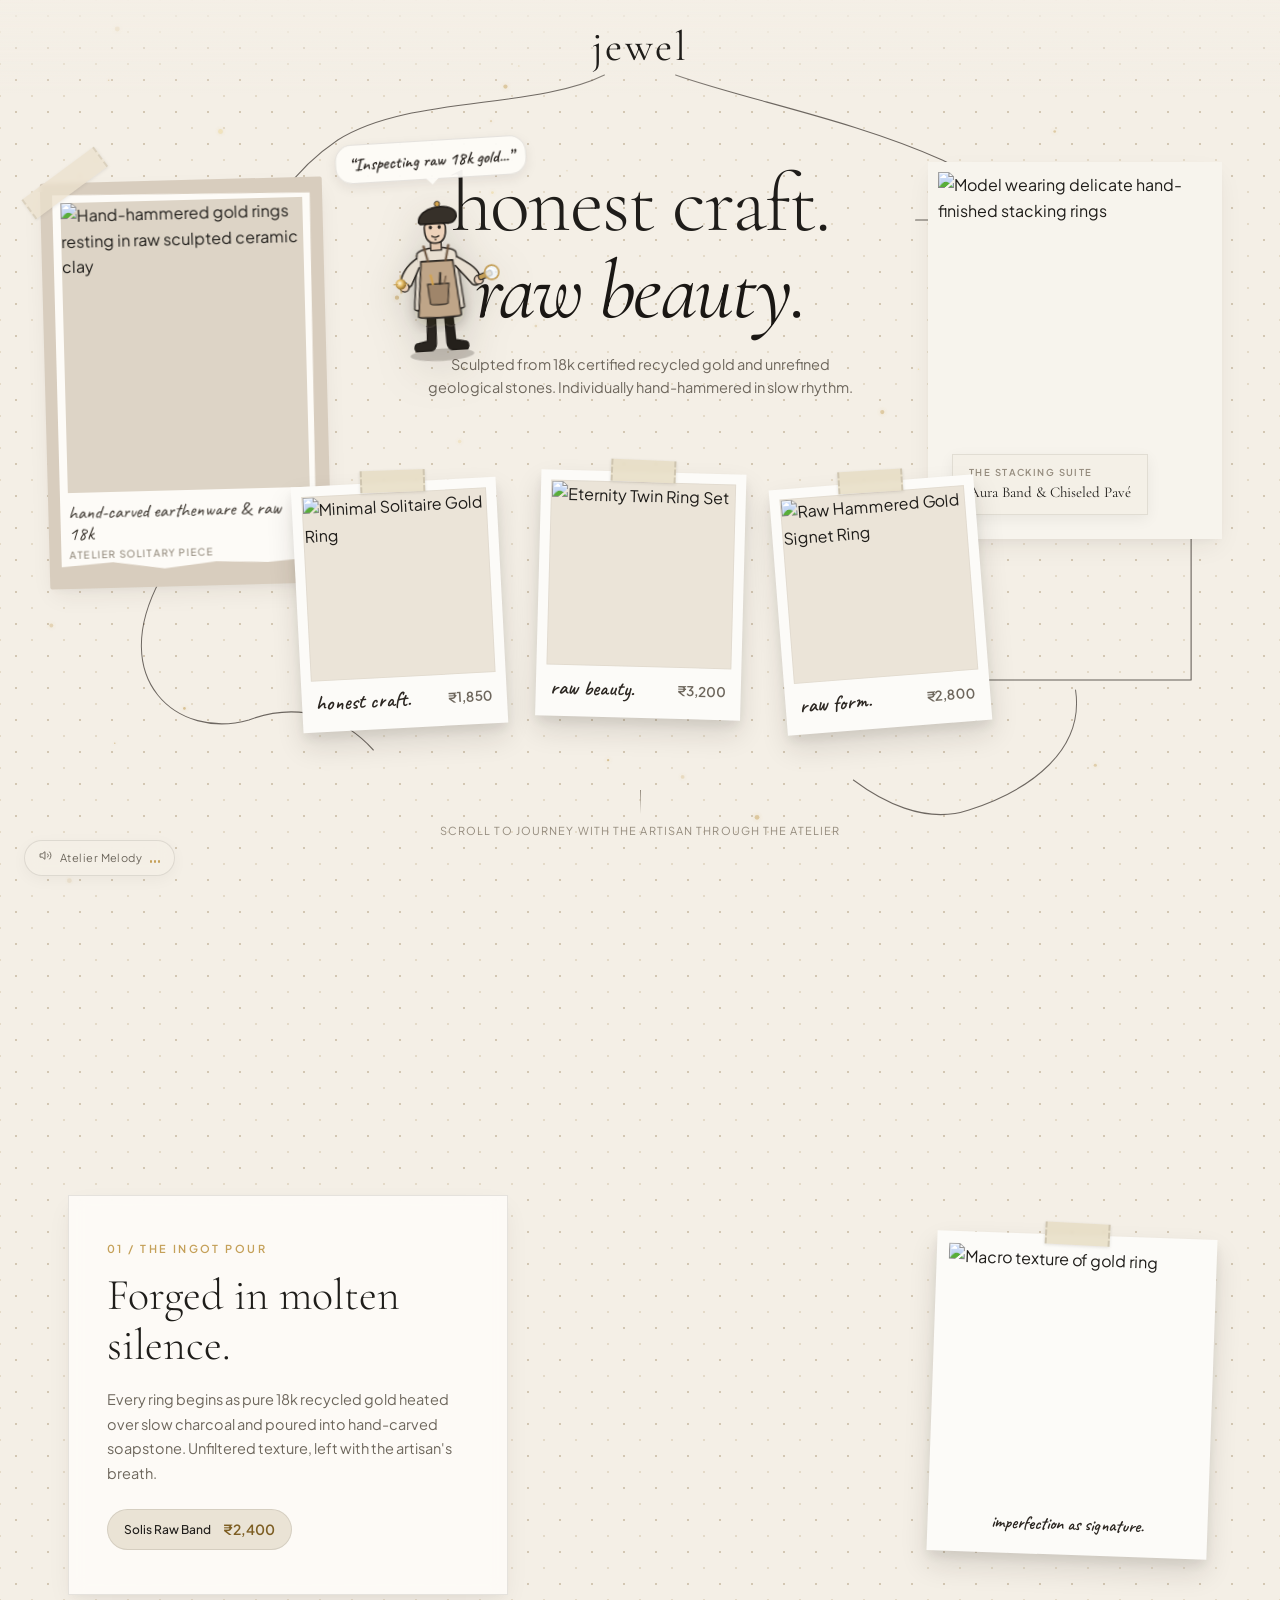
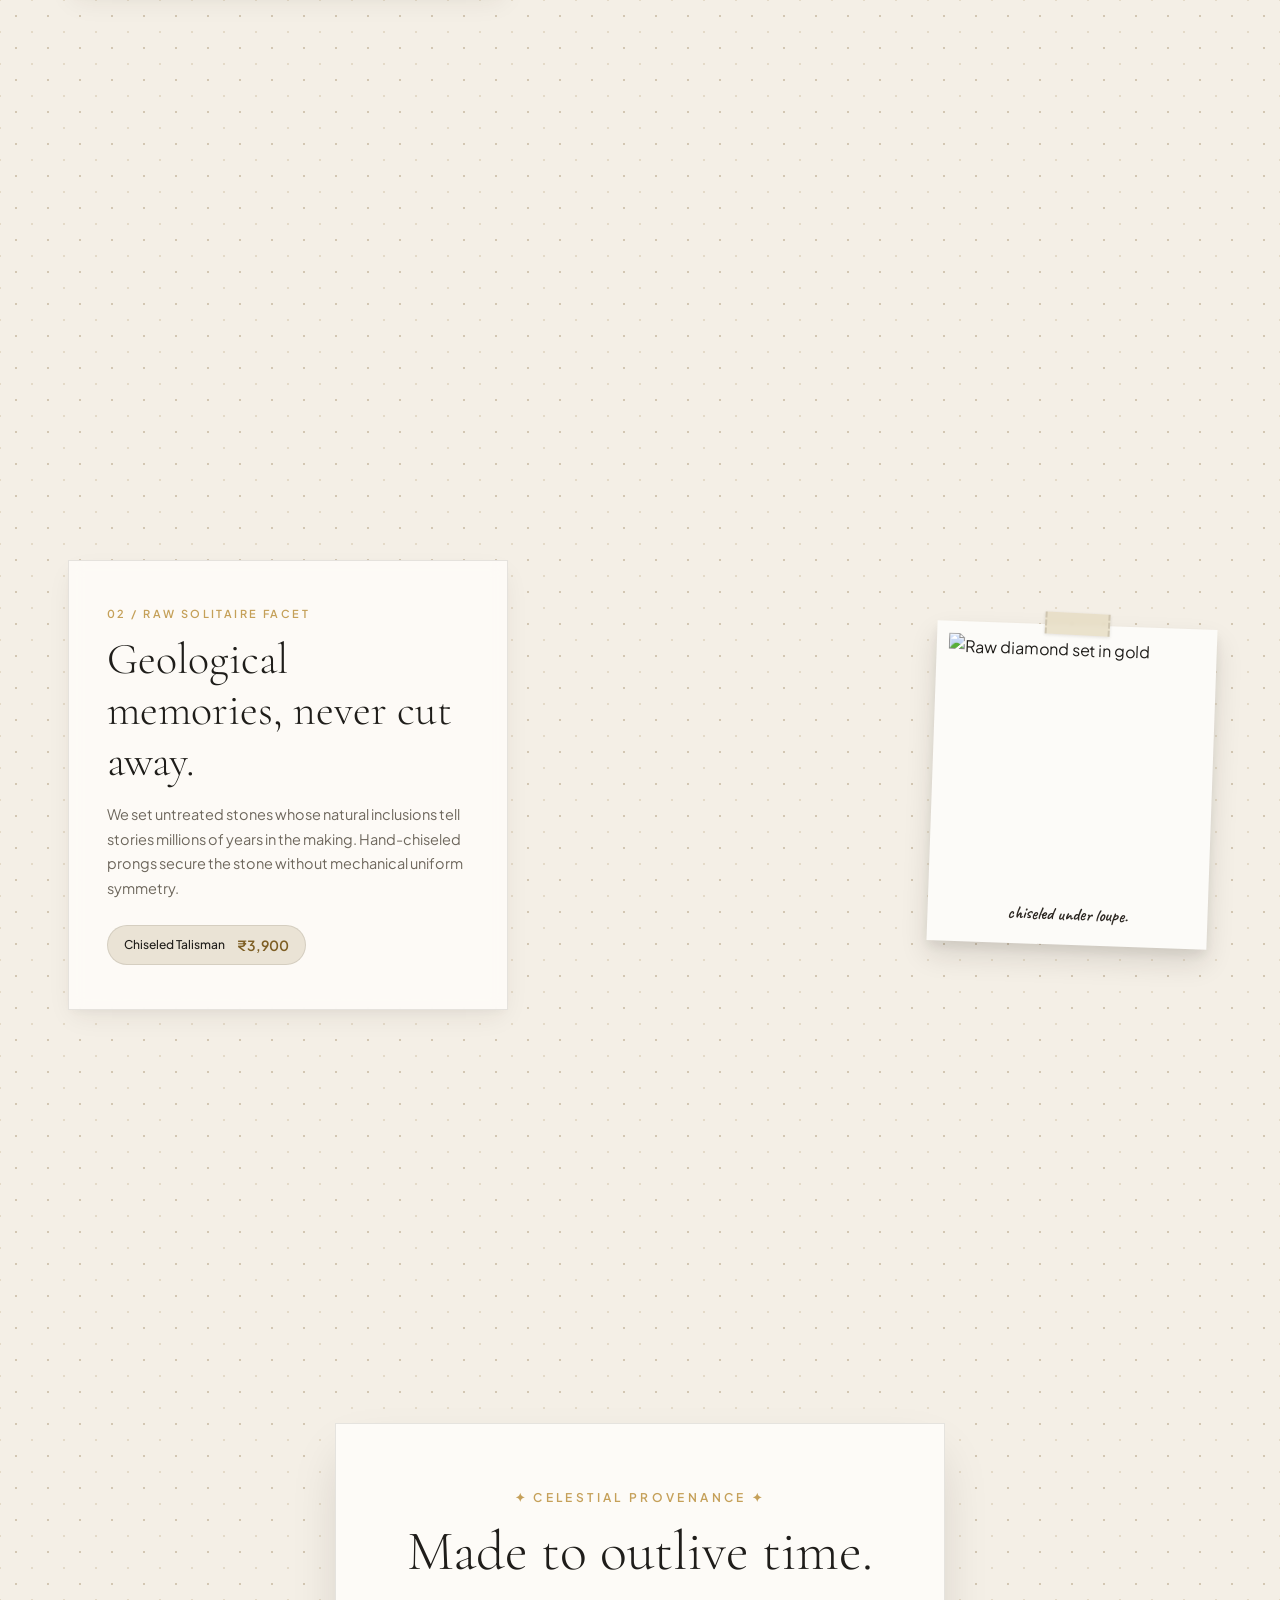
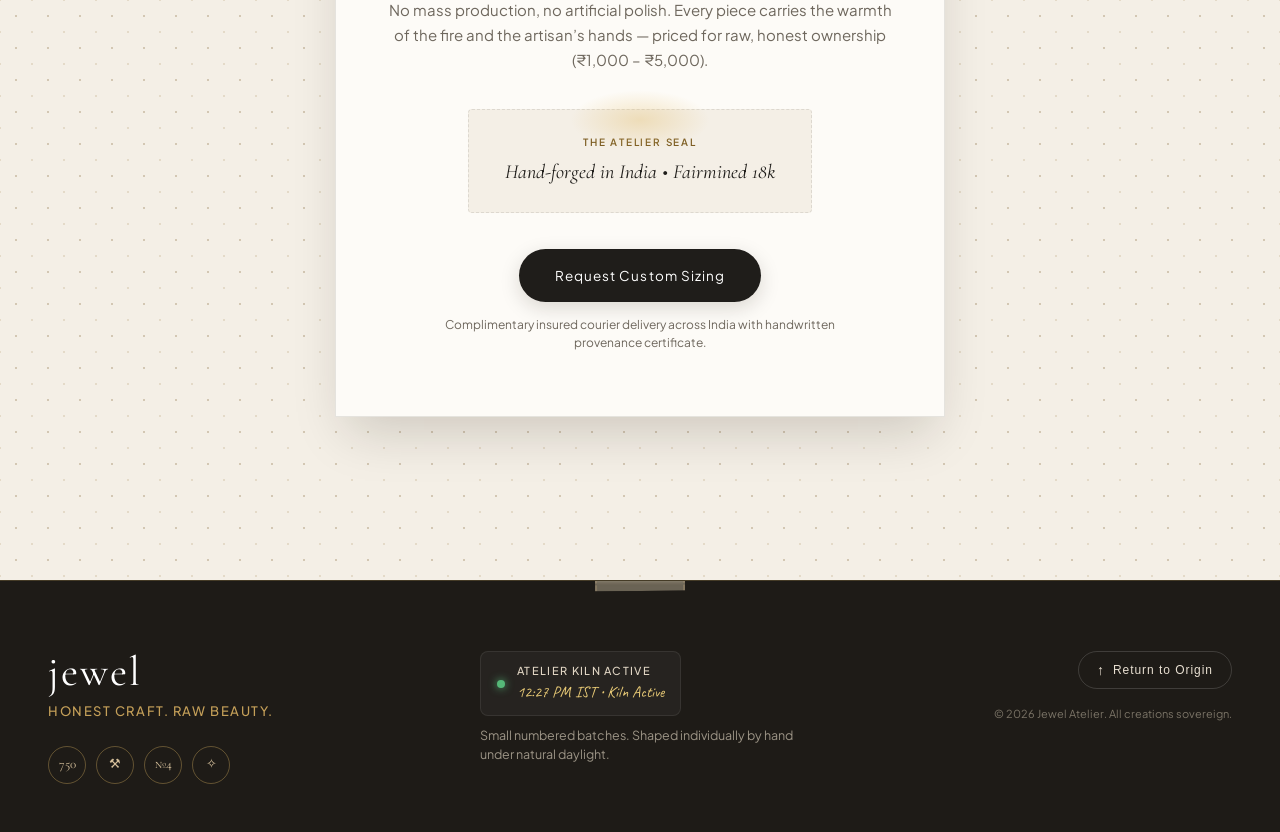
==== commit 8aedc8e9: "feat: add vector artisan scroll journey, INR pricing, audio synth, and minimal hallmark footer" ====
--- a/index.html
+++ b/index.html
@@ -6,7 +6,7 @@
   <title>JEWEL — Honest Craft. Raw Beauty.</title>
   <link rel="preconnect" href="https://fonts.googleapis.com">
   <link rel="preconnect" href="https://fonts.gstatic.com" crossorigin>
-  <link href="https://fonts.googleapis.com/css2?family=Cormorant+Garamond:ital,wght@0,300;0,400;0,500;1,300;1,400;1,500&family=Caveat:wght@400;600&family=Plus+Jakarta+Sans:wght@300;400;500&display=swap" rel="stylesheet">
+  <link href="https://fonts.googleapis.com/css2?family=Cormorant+Garamond:ital,wght@0,300;0,400;0,500;1,300;1,400;1,500&family=Caveat:wght@400;600&family=Plus+Jakarta+Sans:wght@300;400;500;600&display=swap" rel="stylesheet">
   <link rel="stylesheet" href="style.css">
 </head>
 <body class="paper-texture">
@@ -16,7 +16,7 @@
     <span class="sound-icon">
       <svg width="13" height="13" viewBox="0 0 24 24" fill="none" stroke="currentColor" stroke-width="1.8"><polygon points="11 5 6 9 2 9 2 15 6 15 11 19 11 5"></polygon><path d="M19.07 4.93a10 10 0 0 1 0 14.14M15.54 8.46a5 5 0 0 1 0 7.08"></path></svg>
     </span>
-    <span class="sound-label">Sound</span>
+    <span class="sound-label">Atelier Melody</span>
     <span class="sound-bars">
       <span class="bar"></span><span class="bar"></span><span class="bar"></span>
     </span>
@@ -29,72 +29,97 @@
     <div class="cursor-sparkle">✦</div>
   </div>
 
-  <!-- Ambient Golden Dust Canvas -->
+  <!-- Ambient Golden Dust & Final Section Celestial Sparkle Canvas -->
   <canvas id="ambientCanvas"></canvas>
 
-  <!-- Pinned Scroll Journey: 3D Ring Falling & Floating Through Stories -->
-  <div class="falling-ring-stage" id="ringStage" aria-hidden="true">
-    <div class="floating-ring-3d" id="fallingRing">
-      <svg class="ring-vector-art" viewBox="0 0 220 220" fill="none" xmlns="http://www.w3.org/2000/svg">
+  <!-- =====================================================================
+       THE ARTISAN VECTOR CHARACTER (Scroll Stage)
+       ===================================================================== -->
+  <div class="artisan-scroll-stage" id="artisanStage" aria-hidden="true">
+    <div class="artisan-character" id="artisanCharacter">
+      <!-- High-Quality Handcrafted SVG Vector Illustration of the Artisan -->
+      <svg class="artisan-svg" viewBox="0 0 160 210" fill="none" xmlns="http://www.w3.org/2000/svg">
         <defs>
-          <radialGradient id="goldGleam" cx="30%" cy="25%" r="70%">
-            <stop offset="0%" stop-color="#fff8e7"/>
-            <stop offset="35%" stop-color="#e8c779"/>
-            <stop offset="70%" stop-color="#b6893e"/>
-            <stop offset="100%" stop-color="#5a421b"/>
+          <filter id="charcoalGlow" x="-20%" y="-20%" width="140%" height="140%">
+            <feDropShadow dx="0" dy="8" stdDeviation="6" flood-color="#2a2015" flood-opacity="0.18" />
+          </filter>
+          <radialGradient id="goldMoteGrad" cx="40%" cy="40%" r="60%">
+            <stop offset="0%" stop-color="#fff9e6"/>
+            <stop offset="50%" stop-color="#e2ba64"/>
+            <stop offset="100%" stop-color="#916c27"/>
           </radialGradient>
-          <linearGradient id="innerShadow" x1="0%" y1="0%" x2="100%" y2="100%">
-            <stop offset="0%" stop-color="#2a1f10" stop-opacity="0.9"/>
-            <stop offset="50%" stop-color="#7a5c2d" stop-opacity="0.3"/>
-            <stop offset="100%" stop-color="#1f180d" stop-opacity="0.95"/>
-          </linearGradient>
-          <filter id="ringGlow" x="-20%" y="-20%" width="140%" height="140%">
-            <feGaussianBlur stdDeviation="6" result="blur"/>
-            <feComposite in="SourceGraphic" in2="blur" operator="over"/>
-          </filter>
         </defs>
-        <!-- Outer Chiseled Gold Band -->
-        <ellipse cx="110" cy="110" rx="88" ry="58" stroke="url(#goldGleam)" stroke-width="26" filter="url(#ringGlow)" />
-        <!-- Inner Core Hole & Depth Shadow -->
-        <ellipse cx="110" cy="110" rx="72" ry="44" fill="url(#innerShadow)" stroke="#423117" stroke-width="2" />
-        <!-- Raw Diamond Solitaire Stone -->
-        <g class="ring-gem-mount">
-          <polygon points="110,38 122,54 110,64 98,54" fill="#ffffff" opacity="0.95"/>
-          <polygon points="110,38 116,54 110,64" fill="#f4ebd9" opacity="0.8"/>
-          <polygon points="110,38 104,54 110,64" fill="#ded4c3" opacity="0.85"/>
-          <!-- Prongs -->
-          <circle cx="110" cy="38" r="2.5" fill="#f8e2a8"/>
-          <circle cx="122" cy="54" r="2" fill="#d1a954"/>
-          <circle cx="98" cy="54" r="2" fill="#d1a954"/>
-          <!-- Dynamic Gem Glint -->
-          <circle cx="108" cy="48" r="1.5" fill="#ffffff" class="gem-glint-point"/>
+
+        <ellipse cx="80" cy="198" rx="36" ry="7" fill="rgba(40,30,20,0.22)" class="artisan-feet-shadow" />
+
+        <!-- Legs & Leather Boots -->
+        <g class="artisan-legs">
+          <path d="M 66 148 L 64 182 L 54 184 C 50 184 48 189 51 193 L 68 193 C 71 193 74 189 74 185 L 75 148 Z" fill="#2b2621" stroke="#1f1b17" stroke-width="1.5" stroke-linejoin="round"/>
+          <path d="M 94 148 L 96 182 L 106 184 C 110 184 112 189 109 193 L 92 193 C 89 193 86 189 86 185 L 85 148 Z" fill="#24201b" stroke="#1f1b17" stroke-width="1.5" stroke-linejoin="round"/>
+          <path d="M 64 165 C 67 167 71 166 74 164" stroke="#4a4239" stroke-width="1.2" stroke-linecap="round"/>
+          <path d="M 86 164 C 89 166 93 167 96 165" stroke="#4a4239" stroke-width="1.2" stroke-linecap="round"/>
+        </g>
+
+        <!-- Artisan Linen Work Apron -->
+        <g class="artisan-body" filter="url(#charcoalGlow)">
+          <path d="M 58 84 C 58 75 102 75 102 84 L 108 145 C 108 150 52 150 52 145 Z" fill="#e8dfd1" stroke="#2b2621" stroke-width="1.8" stroke-linejoin="round"/>
+          <path d="M 62 92 L 98 92 L 104 154 C 104 157 56 157 56 154 Z" fill="#bfa588" stroke="#2b2621" stroke-width="2" stroke-linejoin="round"/>
+          <path d="M 66 75 L 70 92 M 94 75 L 90 92" stroke="#684f37" stroke-width="2.5" stroke-linecap="round"/>
+          <path d="M 68 118 L 92 118 L 90 140 C 90 142 70 142 70 140 Z" fill="#9f856a" stroke="#2b2621" stroke-width="1.5"/>
+          <line x1="74" y1="118" x2="72" y2="108" stroke="#d4a34b" stroke-width="2.5" stroke-linecap="round"/>
+          <line x1="82" y1="118" x2="83" y2="106" stroke="#2b2621" stroke-width="2.5" stroke-linecap="round"/>
+          <line x1="87" y1="118" x2="89" y2="110" stroke="#7a634e" stroke-width="2" stroke-linecap="round"/>
+        </g>
+
+        <!-- Artisan Head & Beret -->
+        <g class="artisan-head">
+          <rect x="74" y="68" width="12" height="12" fill="#e5c8af" stroke="#2b2621" stroke-width="1.5"/>
+          <path d="M 68 55 C 68 44 92 44 92 55 C 92 66 88 72 80 72 C 72 72 68 66 68 55 Z" fill="#edd2ba" stroke="#2b2621" stroke-width="1.8"/>
+          <path d="M 76 64 C 78 66 82 66 84 64" stroke="#2b2621" stroke-width="1.6" stroke-linecap="round"/>
+          <circle cx="80" cy="68" r="1" fill="#2b2621"/>
+          <ellipse cx="75" cy="54" rx="1.8" ry="2.2" fill="#2b2621"/>
+          <ellipse cx="85" cy="54" rx="1.8" ry="2.2" fill="#2b2621"/>
+          <path d="M 62 48 C 62 30 98 26 104 38 C 107 45 101 50 96 50 L 64 50 Z" fill="#363029" stroke="#1f1b17" stroke-width="1.8" stroke-linejoin="round"/>
+          <circle cx="84" cy="28" r="3" fill="#d4a34b" stroke="#2b2621" stroke-width="1"/>
+        </g>
+
+        <!-- Left Arm: Holding Molten Golden Ore / Sparkle -->
+        <g class="artisan-left-arm">
+          <path d="M 58 88 C 46 95 38 106 38 116 C 38 122 46 122 50 118 L 60 98" fill="#e8dfd1" stroke="#2b2621" stroke-width="1.8" stroke-linejoin="round"/>
+          <circle cx="42" cy="120" r="5" fill="#edd2ba" stroke="#2b2621" stroke-width="1.5"/>
+          <circle cx="38" cy="116" r="6" fill="url(#goldMoteGrad)" class="golden-ember-spark" />
+          <path d="M 38 106 L 38 110 M 38 122 L 38 126 M 30 116 L 34 116 M 42 116 L 46 116" stroke="#c5a059" stroke-width="1.2" stroke-linecap="round" class="ember-rays"/>
+        </g>
+
+        <!-- Right Arm: Raised Holding Jeweler's Loupe Lens -->
+        <g class="artisan-right-arm" id="artisanLoupeArm">
+          <path d="M 102 88 C 114 96 126 102 128 114 C 130 120 122 124 118 120 L 100 98" fill="#e8dfd1" stroke="#2b2621" stroke-width="1.8" stroke-linejoin="round"/>
+          <circle cx="126" cy="116" r="5" fill="#edd2ba" stroke="#2b2621" stroke-width="1.5"/>
+          <g class="held-loupe" transform="translate(126, 114) rotate(-20)">
+            <rect x="0" y="-3" width="16" height="6" rx="2" fill="#c5a059" stroke="#2b2621" stroke-width="1.2"/>
+            <circle cx="16" cy="0" r="8" fill="rgba(240, 248, 255, 0.75)" stroke="#c5a059" stroke-width="2"/>
+            <path d="M 12 -4 C 15 -6 18 -4 19 -1" stroke="#ffffff" stroke-width="1.4" stroke-linecap="round"/>
+          </g>
         </g>
       </svg>
-      <div class="ring-shadow" id="ringShadow"></div>
+
+      <!-- Comic / Editorial Floating Thought Pill -->
+      <div class="artisan-speech-bubble" id="artisanBubble">
+        <span class="bubble-text">“Inspecting raw 18k gold...”</span>
+      </div>
     </div>
   </div>
 
-  <!-- Pure Minimal Navigation (NO search, NO bag) -->
-  <header class="navbar">
-    <nav class="nav-left">
-      <a href="#heroCanvas" class="nav-link">Home</a>
-      <a href="#curation" class="nav-link">Pieces</a>
-      <a href="#craft" class="nav-link">Craft</a>
-      <a href="#inquiry" class="nav-link">Inquiry</a>
-    </nav>
-
+  <!-- Pure Minimal Center Navigation -->
+  <header class="navbar navbar-clean">
     <div class="nav-center">
       <a href="#" class="brand-logo" id="brandLogo">
         <span class="logo-text">jewel</span>
       </a>
     </div>
-
-    <div class="nav-right">
-      <span class="edition-status">Studio Batch • No. 04</span>
-    </div>
   </header>
 
-  <!-- HERO SECTION: Pure Inspo Collage (From Screenshot, Elevated) -->
+  <!-- HERO SECTION: Matching the Exact Screenshot Collage -->
   <main class="hero-canvas" id="heroCanvas">
 
     <!-- Hand-Drawn SVG Doodle Connectors -->
@@ -106,13 +131,13 @@
       <path class="sketch-path" d="M 180, 580 C 120, 680 200, 740 280, 720 C 340, 700 390, 720 420, 750" />
     </svg>
 
-    <!-- Center Hero Headline (Exact Inspo typography) -->
+    <!-- Center Hero Headline -->
     <div class="hero-title-container">
       <h1 class="hero-title">
         <span class="title-line">honest craft.</span>
         <span class="title-line italic-line">raw beauty.</span>
       </h1>
-      <p class="hero-subtext">Sculpted from certified recycled 18k gold and unrefined geological diamonds. Created in limited numbered editions.</p>
+      <p class="hero-subtext">Sculpted from 18k certified recycled gold and unrefined geological stones. Individually hand-hammered in slow rhythm.</p>
     </div>
 
     <!-- Left Torn-Paper Clay Vessel Art Piece -->
@@ -130,18 +155,18 @@
       </div>
     </div>
 
-    <!-- Right Framed Editorial Portrait (Hands with Rings) -->
+    <!-- Right Framed Editorial Portrait -->
     <div class="editorial-frame" id="portraitFrame" data-tilt>
       <div class="portrait-inner">
         <img src="https://images.unsplash.com/photo-1535632066927-ab7c9ab60908?auto=format&fit=crop&w=900&q=85" alt="Model wearing delicate hand-finished stacking rings" class="portrait-img" />
         <div class="portrait-overlay-tag">
-          <span class="tag-meta">The Solstice Band</span>
-          <span class="tag-title">Forged by hand • 18k</span>
-        </div>
-      </div>
-    </div>
-
-    <!-- Draggable Tactile Polaroids (From Screenshot) -->
+          <span class="tag-meta">The Stacking Suite</span>
+          <span class="tag-title">Aura Band & Chiseled Pavé</span>
+        </div>
+      </div>
+    </div>
+
+    <!-- Draggable Tactile Polaroids (From Screenshot) with INR Pricing -->
     <div class="polaroid-dock" id="polaroidDock">
 
       <!-- Polaroid 1 -->
@@ -153,7 +178,7 @@
           </div>
           <div class="polaroid-caption">
             <span class="handwritten-text">honest craft.</span>
-            <span class="caption-price">$1,850</span>
+            <span class="caption-price">₹1,850</span>
           </div>
         </div>
       </div>
@@ -167,21 +192,21 @@
           </div>
           <div class="polaroid-caption">
             <span class="handwritten-text">raw beauty.</span>
-            <span class="caption-price">$3,400</span>
-          </div>
-        </div>
-      </div>
-
-      <!-- Polaroid 3 -->
+            <span class="caption-price">₹3,200</span>
+          </div>
+        </div>
+      </div>
+
+      <!-- Polaroid 3: Raw Hammered Gold Signet Band -->
       <div class="polaroid-item" id="polaroid3" data-drag data-angle="-4.5">
         <div class="washi-tape washi-center"></div>
         <div class="polaroid-frame">
           <div class="polaroid-photo">
-            <img src="https://images.unsplash.com/photo-1600003014755-ba31aa59c4b6?auto=format&fit=crop&w=600&q=80" alt="Quadruple Hammered Gold Stack" />
+            <img src="https://images.unsplash.com/photo-1602751584552-8ba73aad10e1?auto=format&fit=crop&w=600&q=80" alt="Raw Hammered Gold Signet Ring" />
           </div>
           <div class="polaroid-caption">
-            <span class="handwritten-text">solitary 07.</span>
-            <span class="caption-price">$5,200</span>
+            <span class="handwritten-text">raw form.</span>
+            <span class="caption-price">₹2,800</span>
           </div>
         </div>
       </div>
@@ -191,22 +216,20 @@
     <!-- Scroll Indicator -->
     <div class="scroll-down-hint">
       <span class="hint-line"></span>
-      <span class="hint-text">Scroll to follow the ring into the craft</span>
+      <span class="hint-text">Scroll to journey with the artisan through the atelier</span>
     </div>
 
   </main>
 
-  <!-- ON-SCROLL ACT 1: THE FALL & TRANSFORMATION -->
+  <!-- ON-SCROLL ACT 1: THE INGOT POUR -->
   <section class="scroll-scene scene-descent" id="curation">
-    <div class="scene-backdrop-grid"></div>
-
     <div class="scene-story-card left-story" data-scroll-reveal>
-      <span class="scene-num">01 / The Weight of Gold</span>
+      <span class="scene-num">01 / The Ingot Pour</span>
       <h2 class="scene-title">Forged in molten silence.</h2>
-      <p class="scene-text">Every ring begins as an ingot of 18k certified recycled gold, heated until liquid and hand-poured into sandstone molds. No mass casting, no identical twins.</p>
+      <p class="scene-text">Every ring begins as pure 18k recycled gold heated over slow charcoal and poured into hand-carved soapstone. Unfiltered texture, left with the artisan's breath.</p>
       <div class="price-spec-pill">
-        <span class="spec-label">Chiseled Solis</span>
-        <span class="spec-val">$2,400</span>
+        <span class="spec-label">Solis Raw Band</span>
+        <span class="spec-val">₹2,400</span>
       </div>
     </div>
 
@@ -219,15 +242,15 @@
     </div>
   </section>
 
-  <!-- ON-SCROLL ACT 2: THE SETTING OF THE STONE -->
+  <!-- ON-SCROLL ACT 2: THE FACET & SHINE -->
   <section class="scroll-scene scene-geology" id="craft">
     <div class="scene-story-card right-story" data-scroll-reveal>
-      <span class="scene-num">02 / Uncut Diamond</span>
-      <h2 class="scene-title">Geological memories, never polished away.</h2>
-      <p class="scene-text">We select raw, rough-cut diamonds carrying carbon inclusions billions of years old. The stone dictates the setting, held gently by organic claw prongs hand-worked with a graver.</p>
+      <span class="scene-num">02 / Raw Solitaire Facet</span>
+      <h2 class="scene-title">Geological memories, never cut away.</h2>
+      <p class="scene-text">We set untreated stones whose natural inclusions tell stories millions of years in the making. Hand-chiseled prongs secure the stone without mechanical uniform symmetry.</p>
       <div class="price-spec-pill">
-        <span class="spec-label">Talisman No. 12</span>
-        <span class="spec-val">$4,850</span>
+        <span class="spec-label">Chiseled Talisman</span>
+        <span class="spec-val">₹3,900</span>
       </div>
     </div>
 
@@ -240,49 +263,68 @@
     </div>
   </section>
 
-  <!-- ON-SCROLL ACT 3: THE HEIRLOOM LANDING -->
-  <section class="scroll-scene scene-landing" id="inquiry">
-    <div class="landing-repose-card" data-scroll-reveal>
-      <span class="scene-num">03 / Private Acquisition</span>
-      <h2 class="landing-heading">One artisan. One piece at a time.</h2>
-      <p class="landing-sub">Because every piece is shaped to the client's hand, our annual studio output is restricted to 48 pieces worldwide ($1,800 – $6,500).</p>
-
-      <div class="curated-editions-row">
-        <div class="edition-box">
-          <span class="ed-title">Solis Band</span>
-          <span class="ed-price">$1,850</span>
-          <span class="ed-notes">18k Yellow Gold</span>
-        </div>
-        <div class="edition-box featured">
-          <span class="ed-badge">Only 2 Remain</span>
-          <span class="ed-title">Raw Diamond Solitaire</span>
-          <span class="ed-price">$3,800</span>
-          <span class="ed-notes">0.72ct Uncut • Fairmined 18k</span>
-        </div>
-        <div class="edition-box">
-          <span class="ed-title">Meteor Eternity</span>
-          <span class="ed-price">$5,400</span>
-          <span class="ed-notes">Quadruple Tier Ingot</span>
+  <!-- ON-SCROLL FINALE: THE ATELIER PARTICLES & PROVENANCE -->
+  <section class="scroll-scene scene-sanctuary" id="sanctuary">
+    <div class="sanctuary-repose-card" data-scroll-reveal>
+      <span class="sanctuary-kicker">✦ Celestial Provenance ✦</span>
+      <h2 class="sanctuary-heading">Made to outlive time.</h2>
+      <p class="sanctuary-sub">No mass production, no artificial polish. Every piece carries the warmth of the fire and the artisan’s hands — priced for raw, honest ownership (₹1,000 – ₹5,000).</p>
+
+      <div class="sanctuary-sparkle-display">
+        <div class="sparkle-pedestal">
+          <div class="pedestal-aurora"></div>
+          <span class="pedestal-badge">The Atelier Seal</span>
+          <span class="pedestal-text">Hand-forged in India • Fairmined 18k</span>
         </div>
       </div>
 
       <div class="inquiry-action-wrap">
-        <a href="mailto:concierge@jewel-atelier.com?subject=Private%20Piece%20Inquiry" class="btn-inquire">Request Private Acquisition</a>
-        <span class="inquiry-footnote">Complimentary insured courier delivery worldwide with handwritten provenance certificate.</span>
+        <a href="mailto:concierge@jewel-atelier.com?subject=Bespoke%20Piece%20Inquiry" class="btn-inquire">Request Custom Sizing</a>
+        <span class="inquiry-footnote">Complimentary insured courier delivery across India with handwritten provenance certificate.</span>
       </div>
     </div>
   </section>
 
-  <!-- MINIMAL FOOTER -->
-  <footer class="footer-minimal">
-    <div class="footer-wrap">
-      <span class="foot-brand">jewel</span>
-      <p class="foot-copy">© 2026 Jewel Atelier. Honest craft, raw beauty.</p>
-      <div class="foot-links">
-        <a href="#heroCanvas">Top</a>
-        <a href="#curation">Pieces</a>
-        <a href="#craft">Craft</a>
-      </div>
+  <!-- REFINED ARTISANAL FOOTER: Unique, Minimal & Alive -->
+  <footer class="footer-artisan">
+    <div class="footer-tape-accent"></div>
+    <div class="footer-content-wrap">
+      
+      <!-- Brand & Hand-Cast Hallmarks -->
+      <div class="foot-col-brand">
+        <span class="foot-logo-calligraphy">jewel</span>
+        <span class="foot-creed">honest craft. raw beauty.</span>
+        
+        <!-- Interactive Hallmarks (Click to chime) -->
+        <div class="foot-hallmarks" title="Studio Hallmarks — Click to inspect">
+          <span class="hallmark-stamp" data-sound="440" title="18k Certified Fairmined Gold">750</span>
+          <span class="hallmark-stamp" data-sound="554" title="Hand-Chiseled Ingot">⚒</span>
+          <span class="hallmark-stamp" data-sound="659" title="Atelier Batch No. 04">№4</span>
+          <span class="hallmark-stamp" data-sound="880" title="Pure Geological Inclusions">✧</span>
+        </div>
+      </div>
+
+      <!-- Live Studio Rhythm & Time Indicator -->
+      <div class="foot-col-status">
+        <div class="studio-status-box">
+          <span class="status-pulse-dot"></span>
+          <div class="status-texts">
+            <span class="status-state">Atelier Kiln Active</span>
+            <span class="status-time" id="studioLocalTime">Slow fire • India</span>
+          </div>
+        </div>
+        <p class="status-note">Small numbered batches. Shaped individually by hand under natural daylight.</p>
+      </div>
+
+      <!-- Return to Origin Scroll Trigger -->
+      <div class="foot-col-origin">
+        <button class="btn-return-origin" id="btnReturnTop" aria-label="Return to the beginning">
+          <span class="return-arrow">↑</span>
+          <span class="return-text">Return to Origin</span>
+        </button>
+        <span class="foot-copyright">© 2026 Jewel Atelier. All creations sovereign.</span>
+      </div>
+
     </div>
   </footer>
 
--- a/style.css
+++ b/style.css
@@ -1,6 +1,6 @@
 /* ==========================================================================
    JEWEL — RAW BEAUTY & HONEST CRAFT
-   High-Aesthetic Artisanal Luxury (Native CSS3, Pure Minimalism)
+   High-Aesthetic Artisanal Luxury (Native CSS3, Pure Vector Character Staging)
    ========================================================================== */
 
 :root {
@@ -63,7 +63,7 @@
   background-position: 0 0, 16px 16px;
 }
 
-/* Ambient Canvas for Floating Dust */
+/* Ambient Canvas for Floating Dust & Final Fireworks/Dust burst */
 #ambientCanvas {
   position: fixed;
   top: 0;
@@ -72,71 +72,93 @@
   height: 100vh;
   pointer-events: none;
   z-index: 1;
-  opacity: 0.65;
+  opacity: 0.85;
 }
 
 /* ==========================================================================
-   FALLING RING 3D SCROLL STAGE
+   ARTISAN VECTOR CHARACTER STAGE
    ========================================================================== */
-.falling-ring-stage {
+.artisan-scroll-stage {
   position: fixed;
   top: 0;
   left: 0;
   width: 100vw;
   height: 100vh;
   pointer-events: none;
-  z-index: 20;
-  display: flex;
-  align-items: center;
-  justify-content: center;
-  perspective: 1200px;
-}
-
-.floating-ring-3d {
-  position: absolute;
-  width: 220px;
-  height: 220px;
-  top: 50%;
-  left: 50%;
-  margin-top: -110px;
-  margin-left: -110px;
-  transform-style: preserve-3d;
-  will-change: transform, filter;
+  z-index: 50;
+  overflow: hidden;
+}
+
+.artisan-character {
+  position: absolute;
+  top: 0;
+  left: 0;
+  width: 140px;
+  height: 180px;
+  transform: translate3d(0, 0, 0);
+  will-change: transform;
+  pointer-events: none;
   transition: transform 0.08s linear;
 }
 
-.ring-vector-art {
+.artisan-svg {
   width: 100%;
   height: 100%;
   overflow: visible;
-  filter: drop-shadow(0 20px 30px rgba(45, 30, 10, 0.28));
-  animation: subtleGleam 4s infinite ease-in-out alternate;
-}
-
-.ring-shadow {
-  position: absolute;
-  bottom: -40px;
+  filter: drop-shadow(0 12px 20px rgba(35, 25, 12, 0.18));
+}
+
+.artisan-speech-bubble {
+  position: absolute;
+  top: -38px;
   left: 50%;
-  width: 180px;
-  height: 24px;
-  background: radial-gradient(ellipse at center, rgba(30, 20, 10, 0.3) 0%, rgba(30, 20, 10, 0) 70%);
   transform: translateX(-50%);
-  border-radius: 50%;
-  transition: opacity 0.2s ease, transform 0.2s ease;
-}
-
-@keyframes subtleGleam {
-  0% { filter: drop-shadow(0 20px 30px rgba(45, 30, 10, 0.25)); }
-  100% { filter: drop-shadow(0 24px 38px rgba(197, 160, 89, 0.35)); }
-}
-
-.gem-glint-point {
-  animation: glintPulse 2.5s infinite ease-in-out;
-}
-
-@keyframes glintPulse {
-  0%, 100% { opacity: 0.4; r: 1.2; }
-  50% { opacity: 1; r: 2.2; }
+  background: rgba(253, 251, 247, 0.95);
+  border: 1px solid var(--border-light);
+  padding: 5px 12px;
+  border-radius: 16px;
+  box-shadow: 0 4px 12px rgba(40, 30, 20, 0.08);
+  white-space: nowrap;
+  pointer-events: none;
+  transition: opacity 0.3s ease, transform 0.3s ease;
+}
+
+.artisan-speech-bubble::after {
+  content: '';
+  position: absolute;
+  bottom: -6px;
+  left: 50%;
+  transform: translateX(-50%);
+  border-left: 6px solid transparent;
+  border-right: 6px solid transparent;
+  border-top: 6px solid rgba(253, 251, 247, 0.95);
+}
+
+.bubble-text {
+  font-family: var(--font-hand);
+  font-size: 17px;
+  color: #2b2621;
+  font-weight: 600;
+  line-height: 1;
+}
+
+.golden-ember-spark {
+  animation: emberGlint 2s infinite alternate ease-in-out;
+}
+
+@keyframes emberGlint {
+  0% { transform: scale(0.9); opacity: 0.8; }
+  100% { transform: scale(1.25); opacity: 1; filter: drop-shadow(0 0 6px rgba(226, 186, 100, 0.8)); }
+}
+
+.ember-rays {
+  animation: raySpin 4s linear infinite;
+  transform-origin: 38px 116px;
+}
+
+@keyframes raySpin {
+  from { transform: rotate(0deg); }
+  to { transform: rotate(360deg); }
 }
 
 /* ==========================================================================
@@ -211,7 +233,7 @@
   align-items: center;
   gap: 8px;
   padding: 8px 14px;
-  background: rgba(244, 239, 230, 0.85);
+  background: rgba(244, 239, 230, 0.88);
   backdrop-filter: blur(8px);
   -webkit-backdrop-filter: blur(8px);
   border: 1px solid var(--border-light);
@@ -256,75 +278,35 @@
 }
 
 /* ==========================================================================
-   NAVIGATION (Pure Minimal, No search or bag)
+   CLEAN MINIMAL CENTER NAVIGATION
    ========================================================================== */
-.navbar {
+.navbar-clean {
   position: fixed;
   top: 0;
   left: 0;
   width: 100%;
-  padding: 24px 48px;
-  display: grid;
-  grid-template-columns: 1fr auto 1fr;
+  padding: 26px 48px;
+  display: flex;
   align-items: center;
+  justify-content: center;
   z-index: 1000;
   background: linear-gradient(180deg, rgba(244, 239, 230, 0.95) 0%, rgba(244, 239, 230, 0) 100%);
   pointer-events: none;
 }
 
-.nav-left, .nav-center, .nav-right {
+.nav-center {
   pointer-events: auto;
-}
-
-.nav-left {
-  display: flex;
-  align-items: center;
-  gap: 32px;
-}
-
-.nav-link {
-  font-size: 13.5px;
-  letter-spacing: 0.05em;
-  text-decoration: none;
-  color: var(--text-dark);
-  font-weight: 400;
-  position: relative;
-  transition: color 0.2s ease;
-}
-
-.nav-link::after {
-  content: '';
-  position: absolute;
-  bottom: -4px;
-  left: 0;
-  width: 0%;
-  height: 1px;
-  background-color: var(--text-dark);
-  transition: width 0.25s ease;
-}
-
-.nav-link:hover::after {
-  width: 100%;
-}
-
-.nav-center {
-  display: flex;
-  flex-direction: column;
-  align-items: center;
-  text-align: center;
 }
 
 .brand-logo {
   text-decoration: none;
   color: var(--text-dark);
-  display: flex;
-  flex-direction: column;
-  align-items: center;
+  display: inline-block;
 }
 
 .logo-text {
   font-family: var(--font-serif);
-  font-size: 40px;
+  font-size: 42px;
   letter-spacing: 0.06em;
   font-weight: 400;
   line-height: 1;
@@ -332,26 +314,8 @@
   color: var(--text-dark);
 }
 
-.nav-right {
-  display: flex;
-  align-items: center;
-  justify-content: flex-end;
-}
-
-.edition-status {
-  font-size: 11px;
-  letter-spacing: 0.15em;
-  text-transform: uppercase;
-  color: var(--text-light);
-  font-weight: 500;
-  border: 1px solid var(--border-light);
-  padding: 6px 14px;
-  border-radius: 20px;
-  background: rgba(255, 255, 255, 0.4);
-}
-
 /* ==========================================================================
-   HERO CANVAS & COLLAGE (The Exact Inspo Screenshot)
+   HERO CANVAS & COLLAGE
    ========================================================================== */
 .hero-canvas {
   position: relative;
@@ -367,7 +331,6 @@
   z-index: 10;
 }
 
-/* Dynamic Hand-Drawn SVG Doodle Layer */
 .doodle-layer {
   position: absolute;
   top: 0;
@@ -408,7 +371,6 @@
   }
 }
 
-/* Hero Center Headline */
 .hero-title-container {
   text-align: center;
   max-width: 680px;
@@ -448,7 +410,7 @@
 }
 
 /* ==========================================================================
-   LEFT TORN-PAPER CARD (Clay & Raw Gold Rings)
+   LEFT TORN-PAPER CARD
    ========================================================================== */
 .torn-paper-card {
   position: absolute;
@@ -726,12 +688,11 @@
 }
 
 .caption-price {
-  font-size: 12px;
+  font-size: 13.5px;
   font-weight: 600;
   color: var(--text-muted);
 }
 
-/* Scroll hint */
 .scroll-down-hint {
   display: flex;
   flex-direction: column;
@@ -758,7 +719,7 @@
 }
 
 /* ==========================================================================
-   SCROLL SCENES (Act 1, Act 2, Act 3)
+   SCROLL SCENES
    ========================================================================== */
 .scroll-scene {
   position: relative;
@@ -774,7 +735,7 @@
 
 .scene-story-card {
   max-width: 440px;
-  background: rgba(253, 251, 247, 0.92);
+  background: rgba(253, 251, 247, 0.94);
   backdrop-filter: blur(8px);
   padding: 44px 38px;
   border: 1px solid var(--border-light);
@@ -824,7 +785,7 @@
 }
 
 .spec-val {
-  font-size: 13px;
+  font-size: 14px;
   font-weight: 600;
   color: #7d5e23;
 }
@@ -852,7 +813,6 @@
   font-size: 18px;
 }
 
-/* On-scroll Reveal states */
 [data-scroll-reveal] {
   opacity: 0;
   transform: translateY(40px);
@@ -864,89 +824,101 @@
   transform: translateY(0);
 }
 
-/* Act 3: Repose / Landing */
-.scene-landing {
+/* ==========================================================================
+   ACT 3: THE CELESTIAL SANCTUARY
+   ========================================================================== */
+.scene-sanctuary {
   min-height: 100vh;
   justify-content: center;
   text-align: center;
-}
-
-.landing-repose-card {
-  max-width: 760px;
+  padding-bottom: 160px;
+}
+
+.sanctuary-repose-card {
+  max-width: 680px;
   background: #fdfbf7;
-  padding: 60px 48px;
+  padding: 64px 44px;
   border: 1px solid var(--border-light);
   box-shadow: var(--shadow-elevated);
-}
-
-.landing-heading {
+  position: relative;
+  z-index: 10;
+}
+
+.sanctuary-kicker {
+  font-size: 12px;
+  letter-spacing: 0.28em;
+  text-transform: uppercase;
+  color: var(--gold-accent);
+  font-weight: 600;
+  display: block;
+  margin-bottom: 14px;
+}
+
+.sanctuary-heading {
   font-family: var(--font-serif);
-  font-size: clamp(34px, 4vw, 50px);
-  line-height: 1.15;
+  font-size: clamp(38px, 4.5vw, 56px);
+  line-height: 1.1;
   font-weight: 300;
-  margin: 10px 0 16px;
-}
-
-.landing-sub {
+  margin-bottom: 16px;
+  color: var(--text-dark);
+}
+
+.sanctuary-sub {
   font-size: 15px;
   color: var(--text-muted);
   max-width: 520px;
   margin: 0 auto 36px;
-  line-height: 1.6;
-}
-
-.curated-editions-row {
-  display: grid;
-  grid-template-columns: repeat(3, 1fr);
-  gap: 16px;
-  margin-bottom: 36px;
-  text-align: left;
-}
-
-.edition-box {
+  line-height: 1.65;
+}
+
+.sanctuary-sparkle-display {
+  margin: 28px auto 36px;
+  display: flex;
+  justify-content: center;
+}
+
+.sparkle-pedestal {
+  position: relative;
   background: var(--bg-parchment);
-  padding: 20px 18px;
-  border: 1px solid var(--border-light);
-  position: relative;
-}
-
-.edition-box.featured {
-  background: #fdfaf3;
-  border-color: var(--gold-accent);
-}
-
-.ed-badge {
-  position: absolute;
-  top: -10px;
-  right: 12px;
-  background: var(--text-dark);
-  color: #fff;
-  font-size: 9px;
-  letter-spacing: 0.1em;
+  border: 1px dashed var(--border-light);
+  padding: 24px 36px;
+  border-radius: 4px;
+  display: flex;
+  flex-direction: column;
+  align-items: center;
+  gap: 6px;
+}
+
+.pedestal-aurora {
+  position: absolute;
+  top: -20px;
+  left: 50%;
+  width: 140px;
+  height: 60px;
+  background: radial-gradient(ellipse at center, rgba(226, 186, 100, 0.35) 0%, transparent 70%);
+  transform: translateX(-50%);
+  pointer-events: none;
+  animation: pulseAurora 3s infinite ease-in-out alternate;
+}
+
+@keyframes pulseAurora {
+  0% { transform: translateX(-50%) scale(0.9); opacity: 0.4; }
+  100% { transform: translateX(-50%) scale(1.2); opacity: 0.9; }
+}
+
+.pedestal-badge {
+  font-size: 10px;
+  letter-spacing: 0.18em;
   text-transform: uppercase;
-  padding: 2px 8px;
-  border-radius: 10px;
-}
-
-.ed-title {
-  display: block;
-  font-size: 13.5px;
-  font-weight: 500;
-  margin-bottom: 4px;
-}
-
-.ed-price {
+  color: #7d5e23;
+  font-weight: 600;
+}
+
+.pedestal-text {
   font-family: var(--font-serif);
-  font-size: 22px;
-  font-weight: 500;
+  font-size: 20px;
   color: var(--text-dark);
-  display: block;
-  margin-bottom: 4px;
-}
-
-.ed-notes {
-  font-size: 11px;
-  color: var(--text-light);
+  font-style: italic;
 }
 
 .inquiry-action-wrap {
@@ -982,49 +954,195 @@
 }
 
 /* ==========================================================================
-   MINIMAL FOOTER
+   REFINED ARTISANAL FOOTER: Unique, Minimal & Tactile
    ========================================================================== */
-.footer-minimal {
-  padding: 48px;
-  border-top: 1px solid var(--border-light);
-  background: var(--bg-parchment-warm);
-  position: relative;
+.footer-artisan {
+  position: relative;
+  background: #1e1b17;
+  color: #ede7dc;
+  padding: 70px 48px 48px;
   z-index: 10;
-}
-
-.footer-wrap {
-  max-width: 1240px;
+  overflow: hidden;
+  border-top: 1px solid rgba(226, 186, 100, 0.2);
+}
+
+.footer-tape-accent {
+  position: absolute;
+  top: -12px;
+  left: 50%;
+  transform: translateX(-50%) rotate(-0.5deg);
+  width: 90px;
+  height: 22px;
+  background: rgba(220, 205, 175, 0.4);
+  backdrop-filter: blur(2px);
+  border-left: 2px dashed rgba(160, 140, 110, 0.5);
+  border-right: 2px dashed rgba(160, 140, 110, 0.5);
+  pointer-events: none;
+}
+
+.footer-content-wrap {
+  max-width: 1200px;
   margin: 0 auto;
-  display: flex;
+  display: grid;
+  grid-template-columns: 1.2fr 1.2fr 1fr;
+  gap: 48px;
+  align-items: start;
+}
+
+.foot-col-brand {
+  display: flex;
+  flex-direction: column;
+  gap: 8px;
+}
+
+.foot-logo-calligraphy {
+  font-family: var(--font-serif);
+  font-size: 42px;
+  letter-spacing: 0.05em;
+  color: #fff;
+  line-height: 1;
+}
+
+.foot-creed {
+  font-size: 13px;
+  letter-spacing: 0.12em;
+  color: var(--gold-accent);
+  text-transform: uppercase;
+  font-weight: 500;
+  margin-bottom: 8px;
+}
+
+/* Tactile Hallmarks Row */
+.foot-hallmarks {
+  display: flex;
+  gap: 10px;
+  margin-top: 8px;
+}
+
+.hallmark-stamp {
+  display: inline-flex;
   align-items: center;
-  justify-content: space-between;
-}
-
-.foot-brand {
+  justify-content: center;
+  width: 38px;
+  height: 38px;
+  border: 1px solid rgba(226, 186, 100, 0.35);
+  border-radius: 50%;
+  font-size: 13px;
+  color: #d8c29d;
   font-family: var(--font-serif);
-  font-size: 28px;
-  color: var(--text-dark);
-}
-
-.foot-copy {
+  cursor: pointer;
+  transition: all 0.25s var(--ease-spring);
+  user-select: none;
+}
+
+.hallmark-stamp:hover {
+  background: rgba(226, 186, 100, 0.15);
+  border-color: #ffd875;
+  color: #fff;
+  transform: translateY(-3px) scale(1.12);
+  box-shadow: 0 4px 12px rgba(215, 175, 80, 0.25);
+}
+
+/* Studio Status Box */
+.foot-col-status {
+  display: flex;
+  flex-direction: column;
+  gap: 10px;
+}
+
+.studio-status-box {
+  display: inline-flex;
+  align-items: center;
+  gap: 12px;
+  background: rgba(255, 255, 255, 0.04);
+  border: 1px solid rgba(255, 255, 255, 0.08);
+  padding: 10px 16px;
+  border-radius: 8px;
+  width: fit-content;
+}
+
+.status-pulse-dot {
+  width: 8px;
+  height: 8px;
+  background-color: #55b878;
+  border-radius: 50%;
+  box-shadow: 0 0 8px #55b878;
+  animation: pulseDot 2s infinite ease-in-out;
+}
+
+@keyframes pulseDot {
+  0%, 100% { opacity: 0.4; transform: scale(0.9); }
+  50% { opacity: 1; transform: scale(1.3); }
+}
+
+.status-texts {
+  display: flex;
+  flex-direction: column;
+}
+
+.status-state {
+  font-size: 11px;
+  text-transform: uppercase;
+  letter-spacing: 0.12em;
+  color: #e0d5c3;
+  font-weight: 500;
+}
+
+.status-time {
+  font-family: var(--font-hand);
+  font-size: 16px;
+  color: var(--gold-sheen);
+}
+
+.status-note {
+  font-size: 12.5px;
+  color: #9c9486;
+  max-width: 320px;
+  line-height: 1.5;
+}
+
+/* Return to Origin Button */
+.foot-col-origin {
+  display: flex;
+  flex-direction: column;
+  align-items: flex-end;
+  gap: 16px;
+}
+
+.btn-return-origin {
+  background: transparent;
+  border: 1px solid rgba(255, 255, 255, 0.15);
+  color: #e8dfd1;
+  padding: 10px 18px;
+  border-radius: 30px;
   font-size: 12px;
-  color: var(--text-muted);
-}
-
-.foot-links {
-  display: flex;
-  gap: 20px;
-}
-
-.foot-links a {
-  text-decoration: none;
-  font-size: 12px;
-  color: var(--text-dark);
-  letter-spacing: 0.04em;
-}
-
-.foot-links a:hover {
-  color: var(--gold-accent);
+  letter-spacing: 0.08em;
+  cursor: pointer;
+  display: inline-flex;
+  align-items: center;
+  gap: 8px;
+  transition: all 0.25s ease;
+}
+
+.btn-return-origin:hover {
+  background: rgba(255, 255, 255, 0.08);
+  border-color: var(--gold-accent);
+  color: #fff;
+  transform: translateY(-2px);
+}
+
+.return-arrow {
+  font-size: 14px;
+  transition: transform 0.25s ease;
+}
+
+.btn-return-origin:hover .return-arrow {
+  transform: translateY(-3px);
+}
+
+.foot-copyright {
+  font-size: 11px;
+  color: #7a7366;
 }
 
 /* ==========================================================================
@@ -1051,10 +1169,6 @@
     width: 280px;
   }
 
-  .curated-editions-row {
-    grid-template-columns: 1fr;
-  }
-
   .scroll-scene {
     flex-direction: column;
     gap: 40px;
@@ -1062,20 +1176,21 @@
     text-align: center;
   }
 
+  .footer-content-wrap {
+    grid-template-columns: 1fr;
+    gap: 36px;
+  }
+
+  .foot-col-origin {
+    align-items: flex-start;
+  }
+
   .doodle-layer {
     display: none;
   }
 }
 
 @media (max-width: 768px) {
-  .navbar {
-    padding: 16px 20px;
-  }
-
-  .nav-left {
-    display: none;
-  }
-
   .hero-title {
     font-size: 42px;
   }
@@ -1090,10 +1205,8 @@
     width: 220px;
   }
 
-  .floating-ring-3d {
-    width: 160px;
-    height: 160px;
-    margin-top: -80px;
-    margin-left: -80px;
+  .artisan-character {
+    width: 110px;
+    height: 150px;
   }
 }
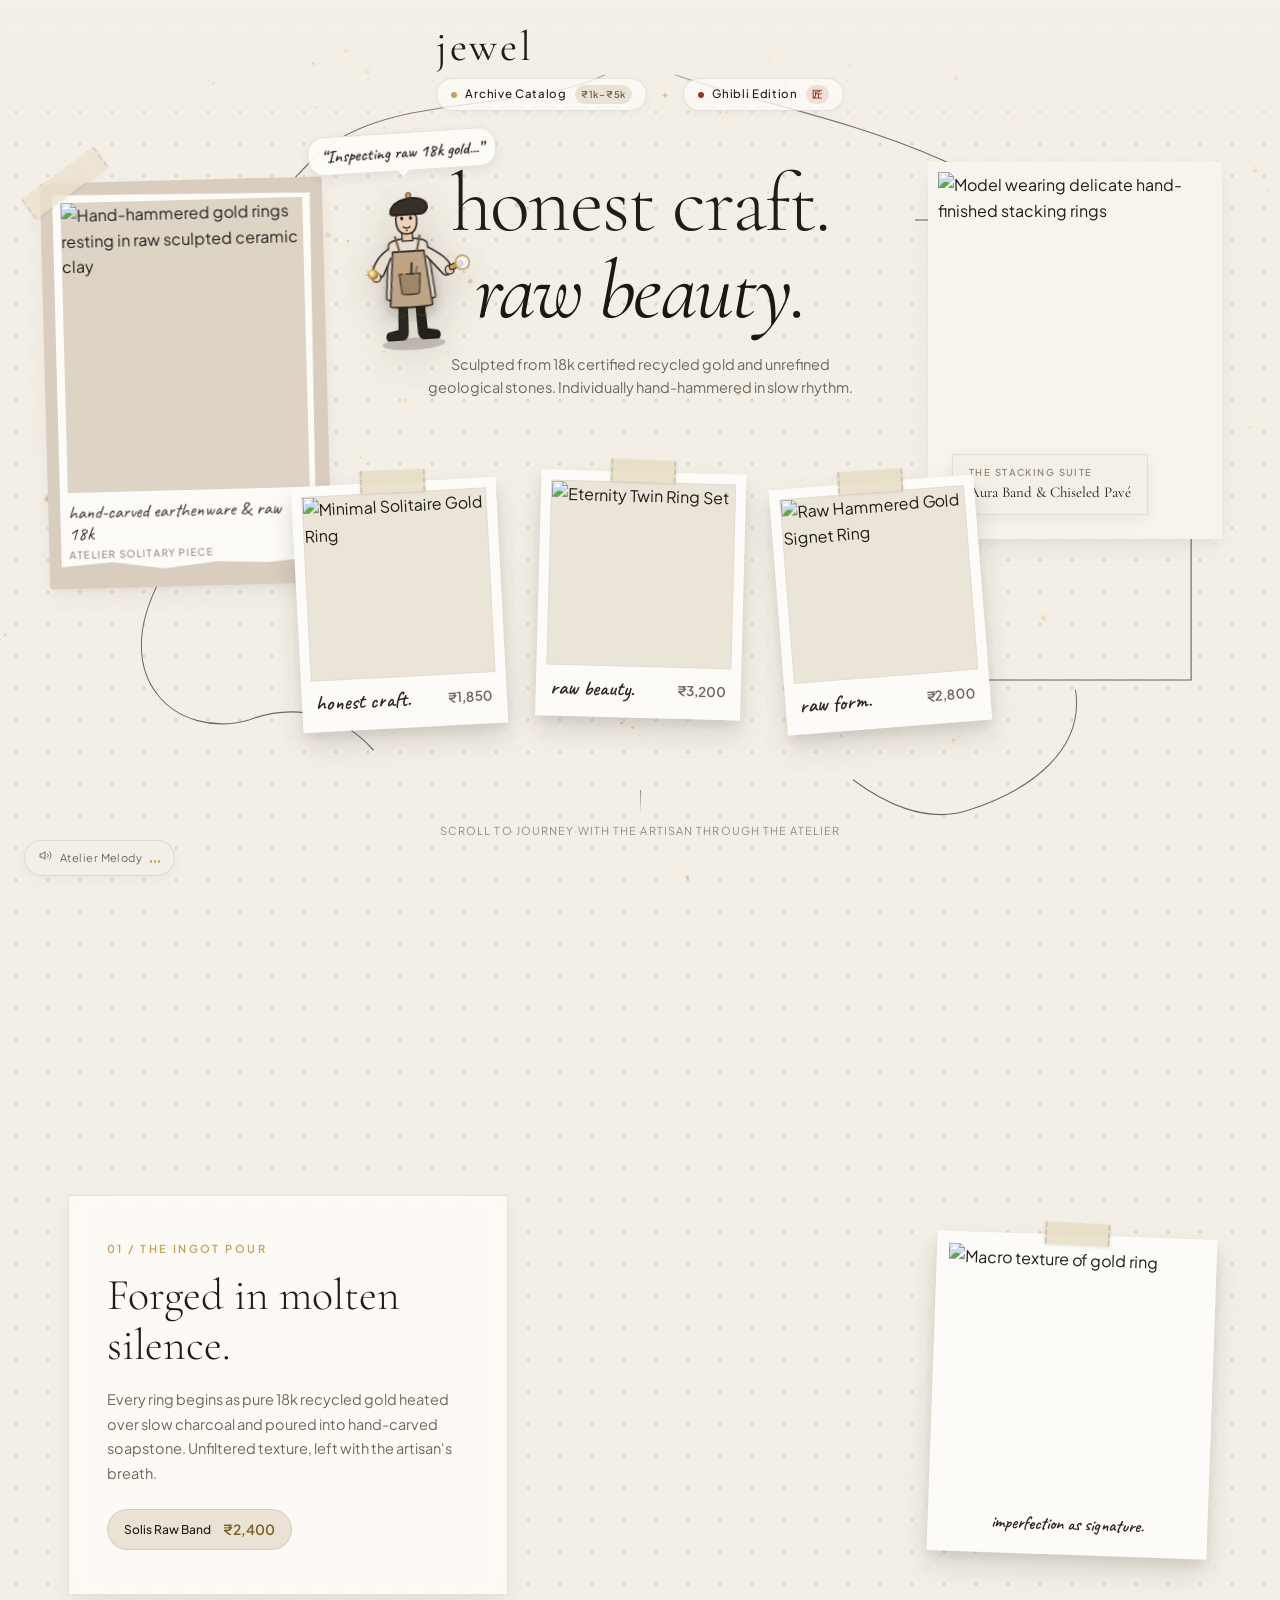
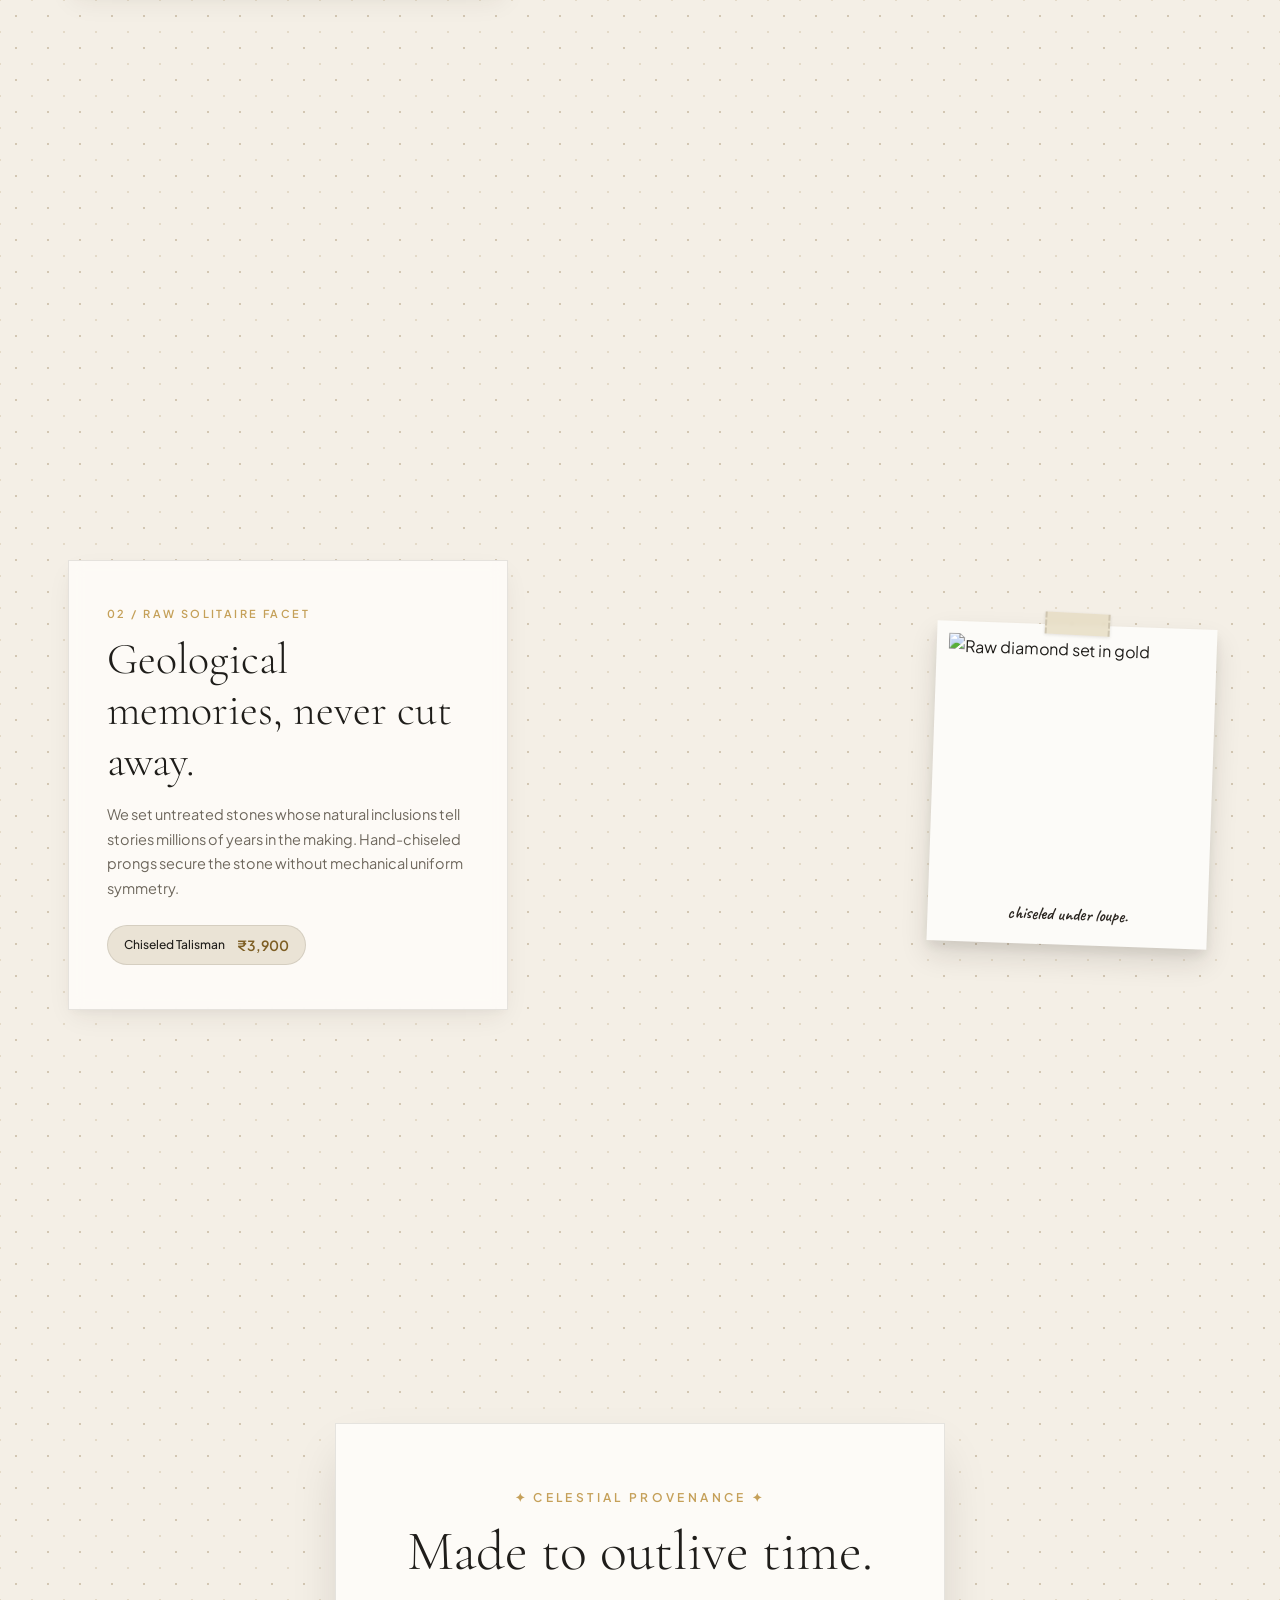
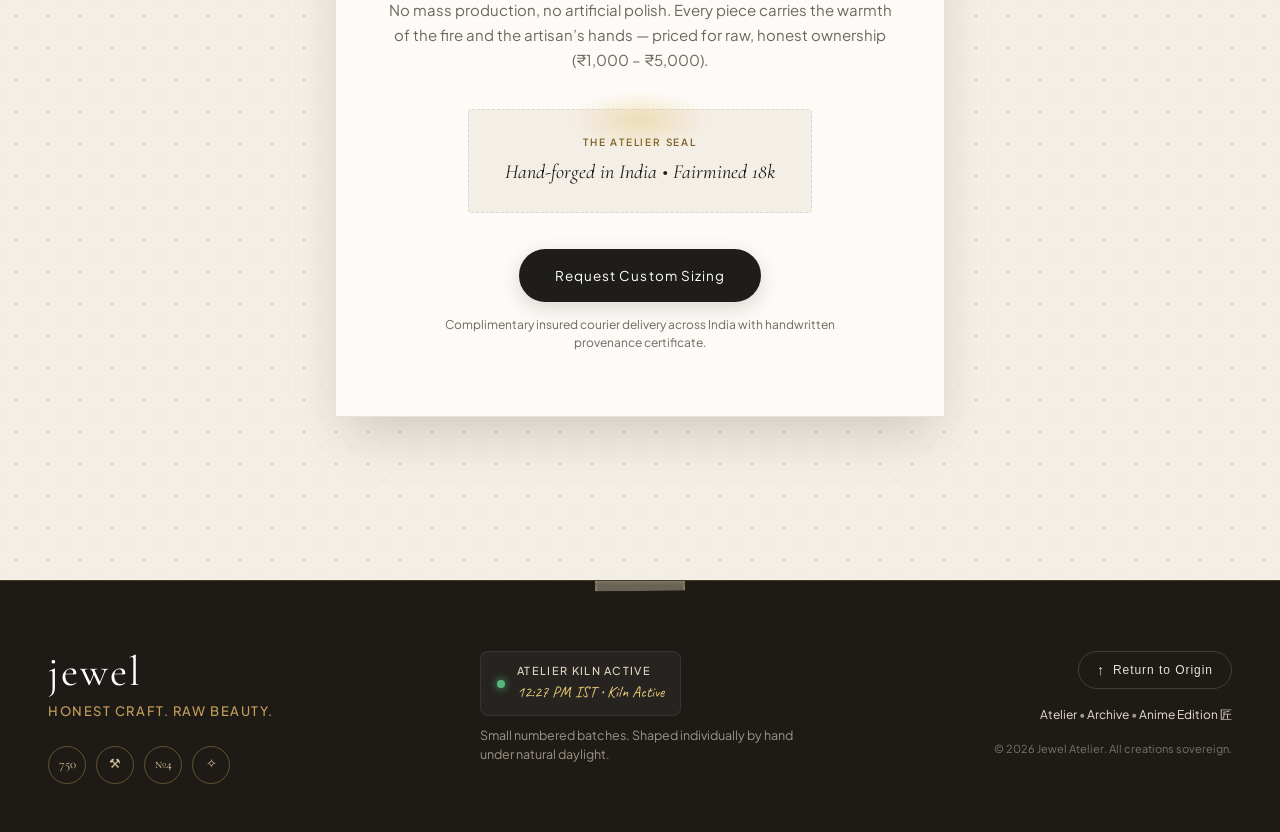
==== commit c9219198: "feat: add Archive Collections and Ghibli Anime edition pages with sakura canvas engine" ====
--- a/index.html
+++ b/index.html
@@ -110,12 +110,25 @@
     </div>
   </div>
 
-  <!-- Pure Minimal Center Navigation -->
+  <!-- Pure Minimal Center Navigation with Elegant Editorial Page Links -->
   <header class="navbar navbar-clean">
     <div class="nav-center">
-      <a href="#" class="brand-logo" id="brandLogo">
+      <a href="index.html" class="brand-logo" id="brandLogo">
         <span class="logo-text">jewel</span>
       </a>
+      <nav class="header-portal-nav" aria-label="Page Collections">
+        <a href="collections.html" class="portal-link">
+          <span class="portal-dot"></span>
+          <span class="portal-text">Archive Catalog</span>
+          <span class="portal-tag">₹1k–₹5k</span>
+        </a>
+        <span class="portal-divider">✦</span>
+        <a href="anime.html" class="portal-link portal-link-anime">
+          <span class="portal-dot anime-dot"></span>
+          <span class="portal-text">Ghibli Edition</span>
+          <span class="portal-tag anime-tag">匠</span>
+        </a>
+      </nav>
     </div>
   </header>
 
@@ -316,12 +329,17 @@
         <p class="status-note">Small numbered batches. Shaped individually by hand under natural daylight.</p>
       </div>
 
-      <!-- Return to Origin Scroll Trigger -->
+      <!-- Return to Origin Scroll Trigger & Page Portals -->
       <div class="foot-col-origin">
         <button class="btn-return-origin" id="btnReturnTop" aria-label="Return to the beginning">
           <span class="return-arrow">↑</span>
           <span class="return-text">Return to Origin</span>
         </button>
+        <div class="footer-page-links">
+          <a href="index.html">Atelier</a> • 
+          <a href="collections.html">Archive</a> • 
+          <a href="anime.html">Anime Edition 匠</a>
+        </div>
         <span class="foot-copyright">© 2026 Jewel Atelier. All creations sovereign.</span>
       </div>
 
--- a/style.css
+++ b/style.css
@@ -1210,3 +1210,1106 @@
     height: 150px;
   }
 }
+
+
+/* ==========================================================================
+   SUBPAGE & NEW PAGES NAVIGATION BAR
+   ========================================================================== */
+.navbar-subpage {
+  position: fixed;
+  top: 0;
+  left: 0;
+  width: 100%;
+  padding: 20px 48px;
+  display: grid;
+  grid-template-columns: 1fr auto 1fr;
+  align-items: center;
+  z-index: 1000;
+  background: rgba(244, 239, 230, 0.94);
+  backdrop-filter: blur(8px);
+  -webkit-backdrop-filter: blur(8px);
+  border-bottom: 1px solid var(--border-light);
+}
+
+.nav-back-link {
+  text-decoration: none;
+  font-size: 13px;
+  letter-spacing: 0.05em;
+  color: var(--text-dark);
+  font-weight: 500;
+  transition: all 0.2s ease;
+  display: inline-flex;
+  align-items: center;
+}
+
+.nav-back-link:hover {
+  color: var(--gold-accent);
+  transform: translateX(-3px);
+}
+
+.nav-subtitle {
+  font-family: var(--font-hand);
+  font-size: 16px;
+  color: var(--text-muted);
+  line-height: 1;
+  margin-top: 2px;
+}
+
+.page-pills {
+  display: flex;
+  align-items: center;
+  justify-content: flex-end;
+  gap: 10px;
+}
+
+.page-pill {
+  text-decoration: none;
+  font-size: 11.5px;
+  letter-spacing: 0.06em;
+  padding: 6px 14px;
+  border-radius: 20px;
+  border: 1px solid var(--border-light);
+  color: var(--text-dark);
+  background: rgba(255, 255, 255, 0.5);
+  transition: all 0.25s ease;
+}
+
+.page-pill:hover, .page-pill.active {
+  background: var(--text-dark);
+  color: #fff;
+  border-color: var(--text-dark);
+}
+
+.page-pill.pill-anime {
+  border-color: rgba(197, 160, 89, 0.5);
+  color: #8c6a2b;
+}
+
+.page-pill.pill-anime:hover, .page-pill.pill-anime.active {
+  background: #2b2621;
+  color: #f1dfbc;
+  border-color: #2b2621;
+}
+
+.footer-page-links {
+  font-size: 12px;
+  color: #a09789;
+}
+
+.footer-page-links a {
+  color: #e8dfd1;
+  text-decoration: none;
+  transition: color 0.2s ease;
+}
+
+.footer-page-links a:hover {
+  color: var(--gold-accent);
+}
+
+/* ==========================================================================
+   PAGE: COLLECTIONS ARCHIVE
+   ========================================================================== */
+.collection-page-wrap {
+  max-width: 1280px;
+  margin: 0 auto;
+  padding: 130px 48px 100px;
+  position: relative;
+  z-index: 10;
+}
+
+.collection-hero-header {
+  text-align: center;
+  max-width: 760px;
+  margin: 0 auto 60px;
+  position: relative;
+}
+
+.tape-center {
+  position: absolute;
+  top: -24px;
+  left: 50%;
+  transform: translateX(-50%) rotate(1deg);
+  width: 90px;
+  height: 22px;
+  background: rgba(235, 225, 205, 0.75);
+  box-shadow: 0 1px 3px rgba(0,0,0,0.08);
+  backdrop-filter: blur(2px);
+  border-left: 2px dashed rgba(200, 190, 170, 0.5);
+  border-right: 2px dashed rgba(200, 190, 170, 0.5);
+}
+
+.collection-kicker {
+  font-size: 11.5px;
+  letter-spacing: 0.24em;
+  text-transform: uppercase;
+  color: var(--gold-accent);
+  font-weight: 600;
+  display: block;
+  margin-bottom: 12px;
+}
+
+.collection-page-title {
+  font-family: var(--font-serif);
+  font-size: clamp(38px, 4.5vw, 56px);
+  font-weight: 300;
+  color: var(--text-dark);
+  line-height: 1.15;
+  margin-bottom: 16px;
+}
+
+.collection-page-desc {
+  font-size: 15px;
+  color: var(--text-muted);
+  line-height: 1.65;
+  margin-bottom: 36px;
+}
+
+.archive-filter-row {
+  display: flex;
+  justify-content: center;
+  flex-wrap: wrap;
+  gap: 10px;
+}
+
+.archive-filter-btn {
+  background: none;
+  border: 1px solid var(--border-light);
+  padding: 8px 18px;
+  border-radius: 30px;
+  font-size: 12.5px;
+  cursor: pointer;
+  color: var(--text-dark);
+  transition: all 0.2s ease;
+  font-family: var(--font-sans);
+}
+
+.archive-filter-btn:hover, .archive-filter-btn.active {
+  background: var(--text-dark);
+  color: #fff;
+  border-color: var(--text-dark);
+}
+
+/* Archive Cards Grid */
+.archive-grid {
+  display: grid;
+  grid-template-columns: repeat(auto-fill, minmax(280px, 1fr));
+  gap: 36px;
+}
+
+.archive-card {
+  background: #fdfbf7;
+  border: 1px solid var(--border-light);
+  padding: 14px 14px 20px;
+  box-shadow: var(--shadow-paper);
+  display: flex;
+  flex-direction: column;
+  transition: transform 0.35s var(--ease-smooth), box-shadow 0.35s ease;
+  position: relative;
+}
+
+.archive-card:hover {
+  transform: translateY(-6px);
+  box-shadow: var(--shadow-elevated);
+}
+
+.archive-media {
+  position: relative;
+  aspect-ratio: 1/1.05;
+  overflow: hidden;
+  background-color: #ebe4d8;
+  margin-bottom: 16px;
+}
+
+.archive-img {
+  width: 100%;
+  height: 100%;
+  object-fit: cover;
+  display: block;
+  transition: transform 0.6s var(--ease-smooth);
+}
+
+.archive-card:hover .archive-img {
+  transform: scale(1.06);
+}
+
+.washi-corner {
+  top: -8px;
+  right: -8px;
+  left: auto;
+  transform: rotate(45deg);
+  width: 50px;
+  height: 18px;
+}
+
+.archive-badge {
+  position: absolute;
+  top: 10px;
+  left: 10px;
+  background: rgba(30, 25, 20, 0.85);
+  color: #fff;
+  font-size: 9.5px;
+  letter-spacing: 0.14em;
+  text-transform: uppercase;
+  padding: 3px 8px;
+  border-radius: 2px;
+  z-index: 5;
+}
+
+.spec-id-tag {
+  position: absolute;
+  bottom: 8px;
+  right: 8px;
+  background: rgba(255, 255, 255, 0.9);
+  color: var(--text-muted);
+  font-size: 9px;
+  letter-spacing: 0.1em;
+  padding: 2px 6px;
+  border-radius: 2px;
+  font-family: monospace;
+}
+
+.archive-meta {
+  display: flex;
+  flex-direction: column;
+  flex-grow: 1;
+}
+
+.archive-title-line {
+  display: flex;
+  justify-content: space-between;
+  align-items: baseline;
+  margin-bottom: 6px;
+}
+
+.archive-item-title {
+  font-family: var(--font-serif);
+  font-size: 20px;
+  color: var(--text-dark);
+  font-weight: 500;
+}
+
+.archive-price {
+  font-size: 14.5px;
+  font-weight: 600;
+  color: #7d5e23;
+}
+
+.archive-materials {
+  font-size: 11px;
+  letter-spacing: 0.05em;
+  text-transform: uppercase;
+  color: var(--text-light);
+  margin-bottom: 8px;
+  line-height: 1.4;
+}
+
+.archive-note {
+  font-size: 13px;
+  color: var(--text-muted);
+  line-height: 1.5;
+  margin-bottom: 16px;
+  flex-grow: 1;
+}
+
+.btn-inspect-spec {
+  background: none;
+  border: 1px solid var(--border-light);
+  padding: 10px;
+  font-size: 12px;
+  letter-spacing: 0.05em;
+  cursor: pointer;
+  border-radius: 2px;
+  color: var(--text-dark);
+  transition: all 0.2s ease;
+  font-family: var(--font-sans);
+}
+
+.btn-inspect-spec:hover {
+  background: var(--text-dark);
+  color: #fff;
+  border-color: var(--text-dark);
+}
+
+/* Specimen Modal */
+.specimen-modal {
+  position: fixed;
+  top: 0;
+  left: 0;
+  width: 100vw;
+  height: 100vh;
+  z-index: 9999;
+  display: flex;
+  align-items: center;
+  justify-content: center;
+  padding: 24px;
+  opacity: 0;
+  pointer-events: none;
+  transition: opacity 0.3s ease;
+}
+
+.specimen-modal.active {
+  opacity: 1;
+  pointer-events: auto;
+}
+
+.specimen-backdrop {
+  position: absolute;
+  top: 0;
+  left: 0;
+  width: 100%;
+  height: 100%;
+  background: rgba(30, 25, 20, 0.65);
+  backdrop-filter: blur(6px);
+}
+
+.specimen-modal-card {
+  position: relative;
+  max-width: 840px;
+  width: 100%;
+  background: #fdfbf7;
+  border: 1px solid var(--border-light);
+  box-shadow: var(--shadow-elevated);
+  z-index: 10;
+  transform: scale(0.96);
+  transition: transform 0.3s var(--ease-spring);
+}
+
+.specimen-modal.active .specimen-modal-card {
+  transform: scale(1);
+}
+
+.modal-close {
+  position: absolute;
+  top: 16px;
+  right: 20px;
+  background: none;
+  border: none;
+  font-size: 22px;
+  cursor: pointer;
+  color: var(--text-dark);
+  z-index: 10;
+}
+
+.modal-body-grid {
+  display: grid;
+  grid-template-columns: 1fr 1.1fr;
+}
+
+.modal-img-col {
+  position: relative;
+  background-color: #ebe4d8;
+  height: 100%;
+  min-height: 420px;
+}
+
+.modal-img-col img {
+  width: 100%;
+  height: 100%;
+  object-fit: cover;
+  display: block;
+}
+
+.modal-info-col {
+  padding: 40px 36px;
+  display: flex;
+  flex-direction: column;
+}
+
+.modal-spec-kicker {
+  font-size: 11px;
+  letter-spacing: 0.18em;
+  text-transform: uppercase;
+  color: var(--gold-accent);
+  font-weight: 600;
+  margin-bottom: 6px;
+}
+
+.modal-spec-title {
+  font-family: var(--font-serif);
+  font-size: 30px;
+  color: var(--text-dark);
+  margin-bottom: 4px;
+}
+
+.modal-spec-price {
+  font-size: 20px;
+  font-weight: 600;
+  color: #7d5e23;
+  margin-bottom: 16px;
+}
+
+.modal-spec-desc {
+  font-size: 14px;
+  color: var(--text-muted);
+  line-height: 1.6;
+  margin-bottom: 24px;
+}
+
+.modal-details-table {
+  border-top: 1px solid var(--border-light);
+  border-bottom: 1px solid var(--border-light);
+  padding: 16px 0;
+  margin-bottom: 24px;
+  display: flex;
+  flex-direction: column;
+  gap: 10px;
+}
+
+.spec-detail-row {
+  display: flex;
+  justify-content: space-between;
+  font-size: 12.5px;
+}
+
+.d-key {
+  color: var(--text-light);
+}
+
+.d-val {
+  color: var(--text-dark);
+  font-weight: 500;
+}
+
+.modal-cta {
+  text-align: center;
+}
+
+/* ==========================================================================
+   PAGE: ANIME GHIBLI THEMED EDITION (森の金細工)
+   ========================================================================== */
+.anime-spirit-character {
+  width: 150px;
+  height: 190px;
+}
+
+.living-calcifer-flame {
+  animation: flameBreathe 1.8s infinite alternate ease-in-out;
+  transform-origin: 152px 105px;
+}
+
+@keyframes flameBreathe {
+  0% { transform: scale(0.92) rotate(-3deg); filter: drop-shadow(0 0 4px #ffd56b); }
+  100% { transform: scale(1.18) rotate(5deg); filter: drop-shadow(0 0 10px #ea902a); }
+}
+
+.floating-forest-gem {
+  animation: gemFloatGleam 2.8s infinite alternate ease-in-out;
+  transform-origin: 25px 115px;
+}
+
+@keyframes gemFloatGleam {
+  0% { transform: translateY(0px) rotate(0deg); }
+  100% { transform: translateY(-4px) rotate(8deg); filter: drop-shadow(0 0 6px #78b38a); }
+}
+
+.anime-hero-wrap {
+  max-width: 1240px;
+  margin: 0 auto;
+  padding: 130px 48px 100px;
+  position: relative;
+  z-index: 10;
+}
+
+.anime-hero-banner {
+  text-align: center;
+  max-width: 820px;
+  margin: 0 auto 70px;
+  position: relative;
+}
+
+.japanese-kanji-kicker {
+  font-size: 12px;
+  letter-spacing: 0.28em;
+  color: #a47632;
+  font-weight: 600;
+  display: block;
+  margin-bottom: 12px;
+}
+
+.anime-main-title {
+  font-family: var(--font-serif);
+  font-size: clamp(40px, 5.2vw, 68px);
+  font-weight: 300;
+  line-height: 1.1;
+  color: var(--text-dark);
+  margin-bottom: 18px;
+}
+
+.anime-lead-copy {
+  font-size: 15.5px;
+  color: var(--text-muted);
+  line-height: 1.7;
+  max-width: 620px;
+  margin: 0 auto 36px;
+}
+
+.anime-hallmark-strip {
+  display: flex;
+  justify-content: center;
+  gap: 20px;
+  flex-wrap: wrap;
+}
+
+.anime-seal-badge {
+  background: rgba(253, 251, 247, 0.88);
+  border: 1px solid rgba(197, 160, 89, 0.4);
+  padding: 10px 18px;
+  border-radius: 4px;
+  display: flex;
+  align-items: center;
+  gap: 10px;
+  box-shadow: 0 4px 10px rgba(45, 30, 15, 0.05);
+}
+
+.seal-kanji {
+  background: #9d3224;
+  color: #fff;
+  font-size: 13px;
+  padding: 3px 6px;
+  border-radius: 2px;
+  font-family: serif;
+  font-weight: 700;
+}
+
+.seal-label {
+  font-size: 12px;
+  letter-spacing: 0.08em;
+  color: var(--text-dark);
+  font-weight: 500;
+}
+
+/* Chapter 1: Anime Specimen Grid */
+.anime-chapter-section {
+  margin-bottom: 100px;
+}
+
+.chapter-header-wrap {
+  text-align: center;
+  margin-bottom: 44px;
+}
+
+.chapter-num {
+  font-size: 12px;
+  letter-spacing: 0.3em;
+  color: #9d3224;
+  font-weight: 700;
+  display: block;
+  margin-bottom: 6px;
+}
+
+.chapter-title {
+  font-family: var(--font-serif);
+  font-size: clamp(32px, 3.8vw, 46px);
+  color: var(--text-dark);
+  font-weight: 300;
+}
+
+.chapter-sub {
+  font-size: 14.5px;
+  color: var(--text-muted);
+}
+
+.anime-specimen-grid {
+  display: grid;
+  grid-template-columns: repeat(auto-fit, minmax(320px, 1fr));
+  gap: 36px;
+}
+
+.anime-product-card {
+  background: #fcfbf8;
+  border: 1px solid var(--border-light);
+  padding: 16px;
+  box-shadow: var(--shadow-paper);
+  display: flex;
+  flex-direction: column;
+  transition: transform 0.4s var(--ease-smooth), box-shadow 0.4s ease;
+}
+
+.anime-product-card:hover {
+  transform: translateY(-8px);
+  box-shadow: 0 20px 40px rgba(45, 30, 15, 0.12);
+}
+
+.anime-card-media {
+  position: relative;
+  aspect-ratio: 4/4.4;
+  overflow: hidden;
+  background-color: #ebe4d8;
+  margin-bottom: 18px;
+}
+
+.anime-card-media img {
+  width: 100%;
+  height: 100%;
+  object-fit: cover;
+  display: block;
+  transition: transform 0.6s var(--ease-smooth);
+}
+
+.anime-product-card:hover .anime-card-media img {
+  transform: scale(1.06);
+}
+
+.anime-stamp {
+  position: absolute;
+  top: 12px;
+  left: 12px;
+  background: rgba(253, 251, 247, 0.94);
+  border: 1px solid rgba(197, 160, 89, 0.5);
+  font-size: 11px;
+  padding: 4px 10px;
+  border-radius: 20px;
+  color: #382c1b;
+  font-weight: 500;
+  z-index: 5;
+}
+
+.anime-glint-spark {
+  position: absolute;
+  bottom: 12px;
+  right: 12px;
+  color: #ffd875;
+  font-size: 18px;
+  filter: drop-shadow(0 0 6px #ffd875);
+}
+
+.anime-card-info {
+  display: flex;
+  flex-direction: column;
+  flex-grow: 1;
+}
+
+.anime-card-heading {
+  display: flex;
+  justify-content: space-between;
+  align-items: baseline;
+  margin-bottom: 8px;
+}
+
+.anime-card-heading h3 {
+  font-family: var(--font-serif);
+  font-size: 22px;
+  color: var(--text-dark);
+}
+
+.anime-price {
+  font-size: 16px;
+  font-weight: 600;
+  color: #7d5e23;
+}
+
+.anime-lore {
+  font-size: 13.5px;
+  color: var(--text-muted);
+  line-height: 1.6;
+  margin-bottom: 20px;
+  flex-grow: 1;
+}
+
+.anime-card-footer {
+  display: flex;
+  justify-content: space-between;
+  align-items: center;
+  border-top: 1px dashed var(--border-light);
+  padding-top: 14px;
+}
+
+.material-tag {
+  font-size: 11px;
+  color: var(--text-light);
+  letter-spacing: 0.05em;
+}
+
+.btn-anime-inquire {
+  background: var(--text-dark);
+  color: #fdfaf3;
+  text-decoration: none;
+  font-size: 12px;
+  letter-spacing: 0.08em;
+  padding: 8px 18px;
+  border-radius: 20px;
+  transition: all 0.25s ease;
+}
+
+.btn-anime-inquire:hover {
+  background: #a47632;
+  transform: translateY(-2px);
+}
+
+/* Chapter 2: Mono No Aware Philosophy Banner */
+.anime-philosophy-banner {
+  position: relative;
+  background: #eae2d3;
+  border: 1px solid var(--border-light);
+  padding: 80px 48px;
+  margin-bottom: 100px;
+  overflow: hidden;
+}
+
+.philosophy-kanji-watermark {
+  position: absolute;
+  top: 50%;
+  right: -20px;
+  transform: translateY(-50%);
+  font-size: clamp(140px, 20vw, 240px);
+  color: rgba(60, 50, 40, 0.04);
+  font-family: serif;
+  font-weight: 900;
+  pointer-events: none;
+  line-height: 1;
+}
+
+.phil-content-box {
+  max-width: 640px;
+  position: relative;
+  z-index: 5;
+}
+
+.phil-sub {
+  font-size: 11px;
+  letter-spacing: 0.25em;
+  text-transform: uppercase;
+  color: #a47632;
+  font-weight: 600;
+  display: block;
+  margin-bottom: 10px;
+}
+
+.phil-title {
+  font-family: var(--font-serif);
+  font-size: clamp(32px, 3.8vw, 44px);
+  font-weight: 300;
+  line-height: 1.15;
+  color: var(--text-dark);
+  margin-bottom: 16px;
+}
+
+.phil-text {
+  font-size: 15px;
+  color: var(--text-muted);
+  line-height: 1.7;
+  margin-bottom: 24px;
+}
+
+.anime-author-credit {
+  display: flex;
+  flex-direction: column;
+}
+
+.credit-author {
+  font-size: 13px;
+  font-weight: 600;
+  color: var(--text-dark);
+}
+
+.credit-kanji {
+  font-family: var(--font-hand);
+  font-size: 18px;
+  color: #8c6a2b;
+}
+
+/* Shrine Section */
+.anime-shrine-section {
+  display: flex;
+  justify-content: center;
+  text-align: center;
+  margin-bottom: 40px;
+}
+
+.shrine-box {
+  max-width: 680px;
+  background: #fdfbf7;
+  border: 1px solid var(--border-light);
+  padding: 50px 40px;
+  box-shadow: var(--shadow-paper);
+  position: relative;
+}
+
+.shrine-torii-accent {
+  font-size: 32px;
+  margin-bottom: 8px;
+  color: #9d3224;
+}
+
+.shrine-title {
+  font-family: var(--font-serif);
+  font-size: clamp(26px, 3vw, 36px);
+  color: var(--text-dark);
+  font-weight: 300;
+  margin-bottom: 12px;
+}
+
+.shrine-desc {
+  font-size: 14px;
+  color: var(--text-muted);
+  line-height: 1.6;
+  margin-bottom: 24px;
+}
+
+.btn-anime-shrine {
+  display: inline-block;
+  background: #9d3224;
+  color: #fff;
+  text-decoration: none;
+  font-size: 13.5px;
+  letter-spacing: 0.08em;
+  padding: 14px 32px;
+  border-radius: 40px;
+  transition: all 0.25s ease;
+  box-shadow: 0 4px 15px rgba(157, 50, 36, 0.25);
+}
+
+.btn-anime-shrine:hover {
+  background: #b83d2d;
+  transform: translateY(-2px);
+  box-shadow: 0 8px 22px rgba(157, 50, 36, 0.35);
+}
+
+/* Responsive for subpages */
+@media (max-width: 768px) {
+  .navbar-subpage {
+    padding: 16px 20px;
+    grid-template-columns: auto 1fr auto;
+    gap: 12px;
+  }
+
+  .collection-page-wrap, .anime-hero-wrap {
+    padding: 100px 20px 60px;
+  }
+
+  .modal-body-grid {
+    grid-template-columns: 1fr;
+  }
+
+  .modal-img-col {
+    min-height: 240px;
+  }
+
+  .modal-info-col {
+    padding: 24px 20px;
+  }
+}
+
+
+/* Header discrete navigation links on main page */
+.header-discrete-links {
+  display: flex;
+  gap: 8px;
+  margin-top: 6px;
+  justify-content: center;
+}
+
+.discrete-pill {
+  text-decoration: none;
+  font-size: 11px;
+  letter-spacing: 0.08em;
+  color: var(--text-muted);
+  border: 1px solid var(--border-light);
+  padding: 4px 12px;
+  border-radius: 20px;
+  background: rgba(255, 255, 255, 0.4);
+  backdrop-filter: blur(4px);
+  transition: all 0.2s ease;
+}
+
+.discrete-pill:hover {
+  background: var(--text-dark);
+  color: #fff;
+  border-color: var(--text-dark);
+}
+
+.discrete-pill.pill-anime-link {
+  color: #9d3224;
+  border-color: rgba(157, 50, 36, 0.3);
+}
+
+.discrete-pill.pill-anime-link:hover {
+  background: #9d3224;
+  color: #fff;
+  border-color: #9d3224;
+}
+
+
+/* ==========================================================================
+   HOMEPAGE ELEGANT PORTAL NAVIGATION
+   ========================================================================== */
+.header-portal-nav {
+  display: flex;
+  align-items: center;
+  justify-content: center;
+  gap: 14px;
+  margin-top: 10px;
+}
+
+.portal-link {
+  text-decoration: none;
+  display: inline-flex;
+  align-items: center;
+  gap: 8px;
+  padding: 6px 14px;
+  background: rgba(253, 251, 247, 0.75);
+  border: 1px solid var(--border-light);
+  border-radius: 30px;
+  transition: all 0.25s var(--ease-spring);
+  box-shadow: 0 2px 8px rgba(35, 25, 15, 0.04);
+}
+
+.portal-link:hover {
+  background: #ffffff;
+  border-color: var(--gold-accent);
+  transform: translateY(-2px);
+  box-shadow: 0 6px 16px rgba(45, 30, 15, 0.08);
+}
+
+.portal-dot {
+  width: 6px;
+  height: 6px;
+  border-radius: 50%;
+  background-color: var(--gold-accent);
+}
+
+.portal-dot.anime-dot {
+  background-color: #9d3224;
+}
+
+.portal-text {
+  font-family: var(--font-sans);
+  font-size: 11.5px;
+  font-weight: 500;
+  letter-spacing: 0.06em;
+  color: var(--text-dark);
+}
+
+.portal-tag {
+  font-size: 9.5px;
+  letter-spacing: 0.08em;
+  padding: 2px 6px;
+  border-radius: 10px;
+  background: var(--bg-parchment-warm);
+  color: var(--text-muted);
+  font-weight: 600;
+}
+
+.portal-tag.anime-tag {
+  background: rgba(157, 50, 36, 0.12);
+  color: #9d3224;
+}
+
+.portal-divider {
+  color: var(--gold-accent);
+  font-size: 10px;
+  opacity: 0.6;
+}
+
+/* ==========================================================================
+   ENHANCED GHIBLI ANIME PAGE STYLING
+   ========================================================================== */
+#animeCanvas {
+  position: fixed;
+  top: 0;
+  left: 0;
+  width: 100vw;
+  height: 100vh;
+  pointer-events: none;
+  z-index: 1;
+}
+
+.page-anime-theme {
+  background-color: #f7f3ea;
+  background-image: 
+    radial-gradient(#dbcbb5 0.75px, transparent 0.75px),
+    radial-gradient(#ebdcc7 0.75px, #f7f3ea 0.75px);
+  background-size: 32px 32px;
+}
+
+.anime-badge-pill {
+  display: inline-flex;
+  align-items: center;
+  gap: 10px;
+  background: rgba(253, 251, 247, 0.95);
+  border: 1px solid rgba(197, 160, 89, 0.4);
+  padding: 6px 16px;
+  border-radius: 30px;
+  margin-bottom: 20px;
+  box-shadow: 0 2px 10px rgba(45, 30, 15, 0.05);
+}
+
+.badge-kanji {
+  background: #9d3224;
+  color: #ffffff;
+  font-size: 11px;
+  font-weight: 700;
+  padding: 2px 7px;
+  border-radius: 12px;
+  letter-spacing: 0.1em;
+}
+
+.badge-text {
+  font-size: 11.5px;
+  letter-spacing: 0.1em;
+  text-transform: uppercase;
+  color: var(--text-dark);
+  font-weight: 500;
+}
+
+.ghibli-feature-banner {
+  display: grid;
+  grid-template-columns: repeat(3, 1fr);
+  gap: 20px;
+  margin-top: 40px;
+  text-align: left;
+}
+
+.ghibli-scene-card {
+  background: rgba(253, 251, 247, 0.85);
+  backdrop-filter: blur(8px);
+  border: 1px solid var(--border-light);
+  padding: 24px 20px;
+  border-radius: 6px;
+  box-shadow: var(--shadow-paper);
+  position: relative;
+  transition: transform 0.3s ease, border-color 0.3s ease;
+}
+
+.ghibli-scene-card:hover {
+  transform: translateY(-4px);
+  border-color: var(--gold-accent);
+}
+
+.ghibli-scene-card.featured {
+  background: #fffdf9;
+  border-color: rgba(197, 160, 89, 0.5);
+}
+
+.scene-tag {
+  font-size: 10px;
+  letter-spacing: 0.15em;
+  color: #a47632;
+  text-transform: uppercase;
+  font-weight: 600;
+  margin-bottom: 8px;
+}
+
+.scene-icon {
+  font-size: 26px;
+  margin-bottom: 10px;
+}
+
+.ghibli-scene-card h4 {
+  font-family: var(--font-serif);
+  font-size: 19px;
+  color: var(--text-dark);
+  margin-bottom: 6px;
+}
+
+.ghibli-scene-card p {
+  font-size: 12.5px;
+  color: var(--text-muted);
+  line-height: 1.55;
+}
+
+@media (max-width: 900px) {
+  .ghibli-feature-banner {
+    grid-template-columns: 1fr;
+  }
+}
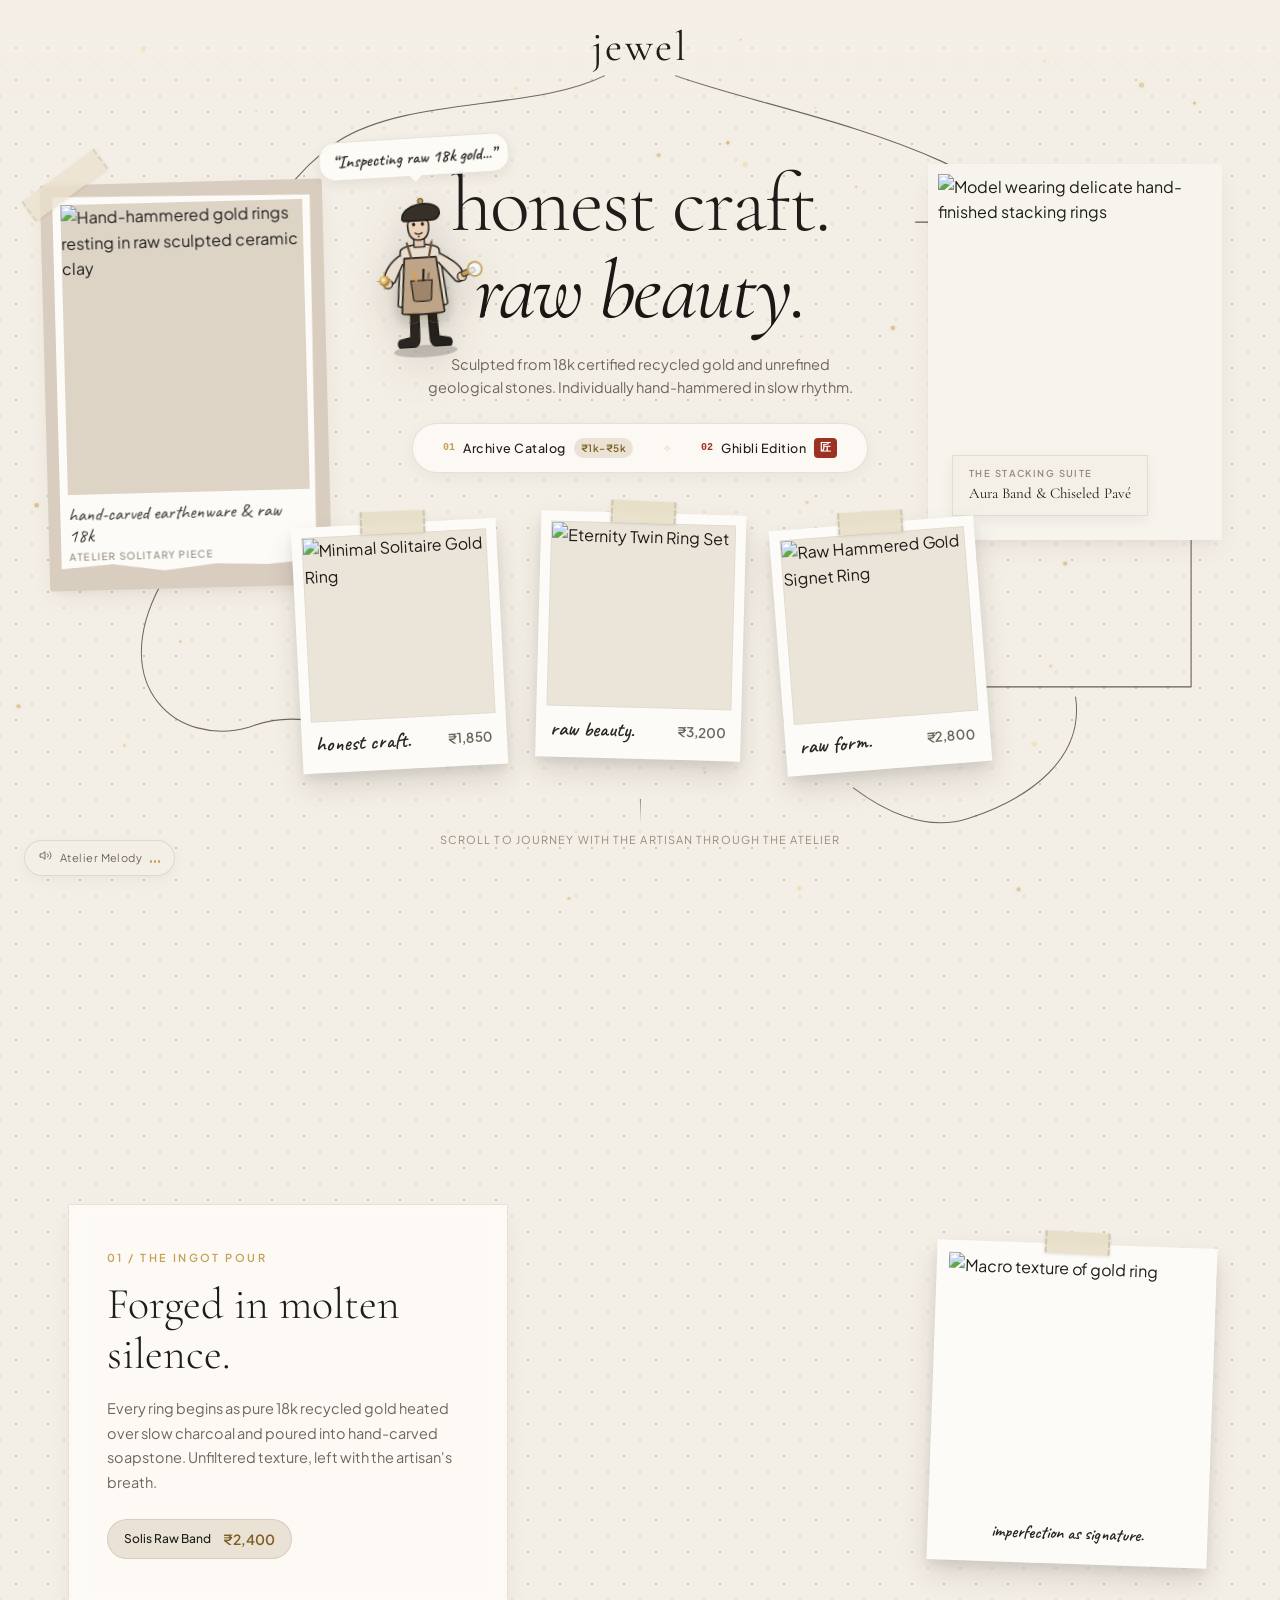
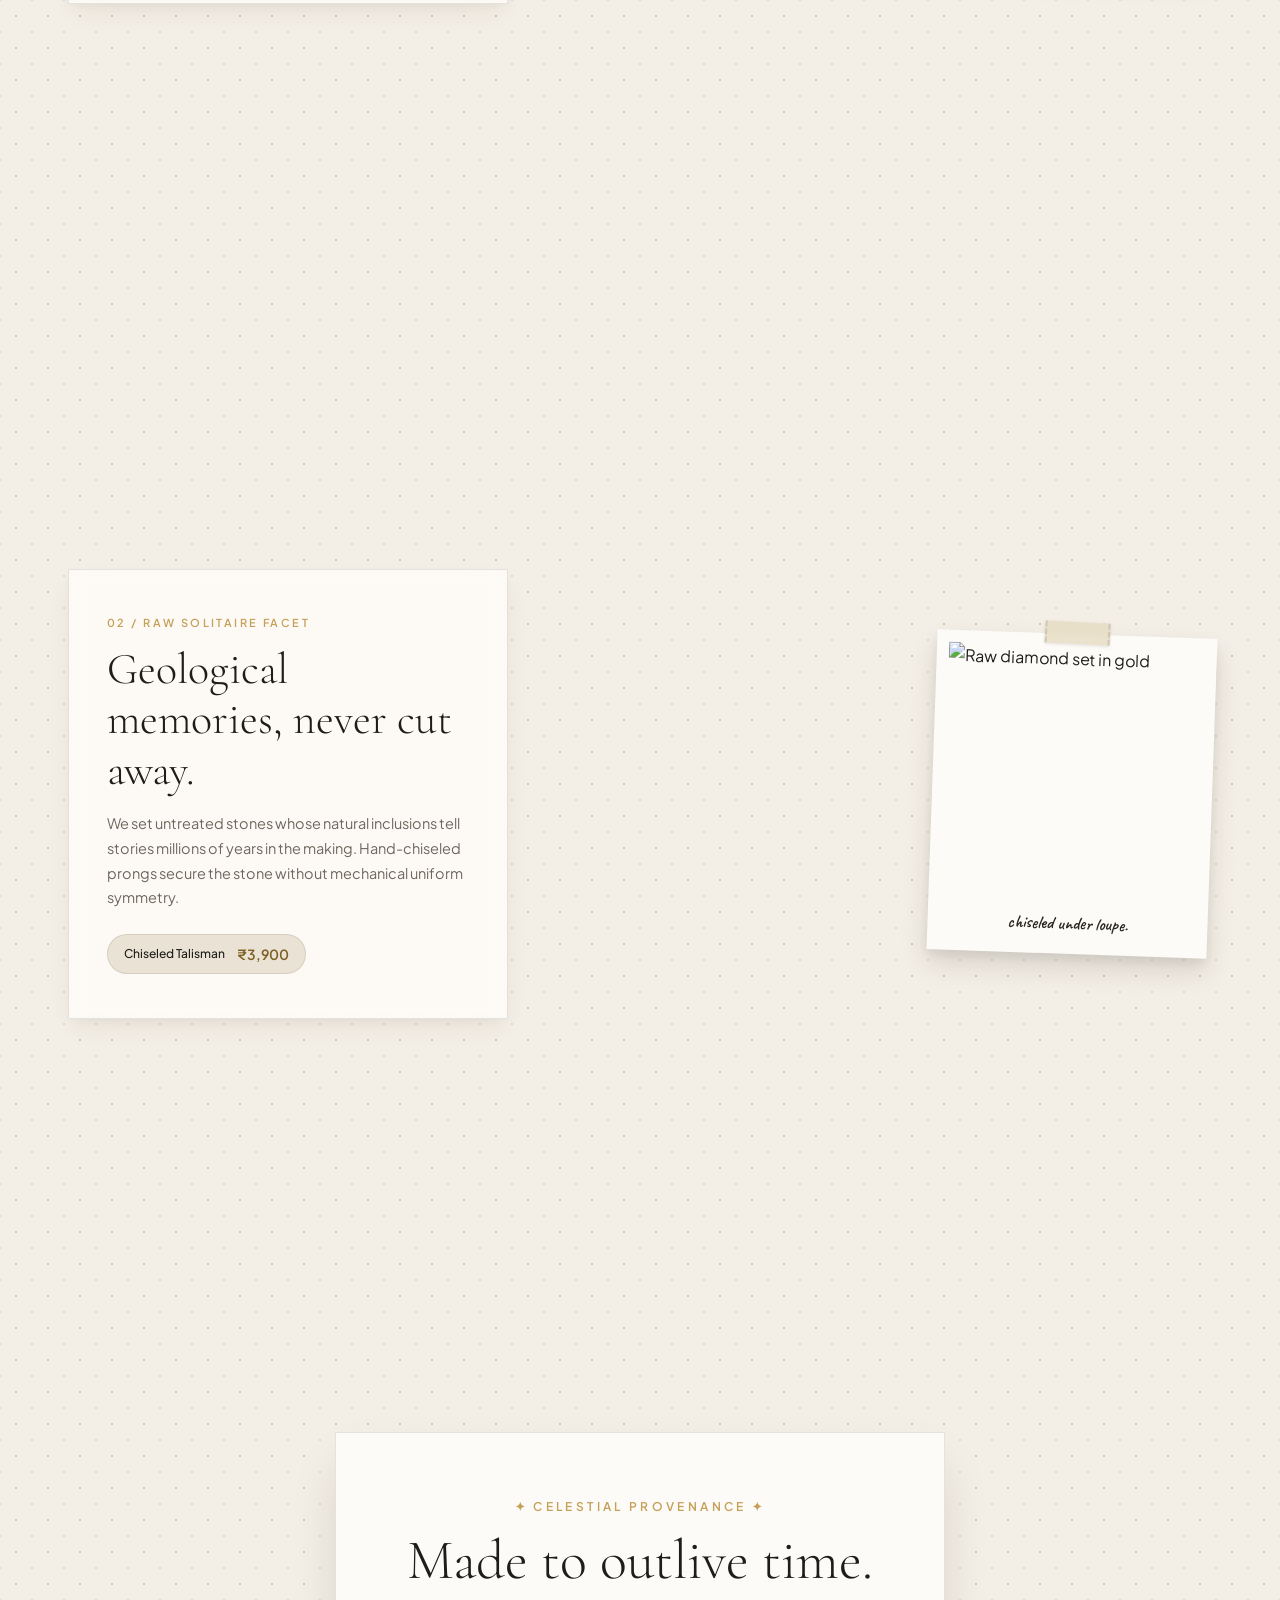
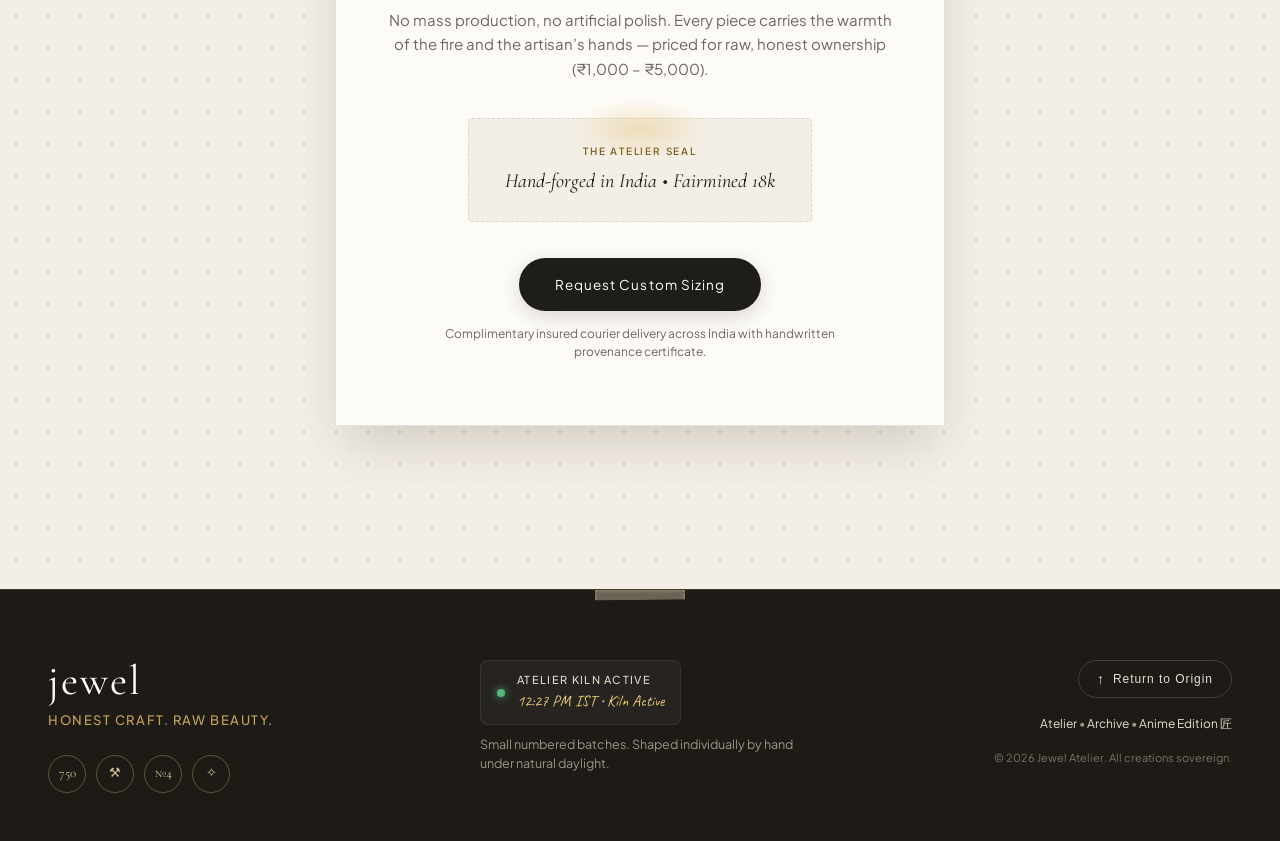
==== commit bd41491b: "fix: center jewel header, relocate portal pills to hero headline, and polish subpage navbars" ====
--- a/index.html
+++ b/index.html
@@ -110,25 +110,12 @@
     </div>
   </div>
 
-  <!-- Pure Minimal Center Navigation with Elegant Editorial Page Links -->
+  <!-- Header: Pure, perfectly centered jewel wordmark on its own line -->
   <header class="navbar navbar-clean">
     <div class="nav-center">
       <a href="index.html" class="brand-logo" id="brandLogo">
         <span class="logo-text">jewel</span>
       </a>
-      <nav class="header-portal-nav" aria-label="Page Collections">
-        <a href="collections.html" class="portal-link">
-          <span class="portal-dot"></span>
-          <span class="portal-text">Archive Catalog</span>
-          <span class="portal-tag">₹1k–₹5k</span>
-        </a>
-        <span class="portal-divider">✦</span>
-        <a href="anime.html" class="portal-link portal-link-anime">
-          <span class="portal-dot anime-dot"></span>
-          <span class="portal-text">Ghibli Edition</span>
-          <span class="portal-tag anime-tag">匠</span>
-        </a>
-      </nav>
     </div>
   </header>
 
@@ -144,13 +131,28 @@
       <path class="sketch-path" d="M 180, 580 C 120, 680 200, 740 280, 720 C 340, 700 390, 720 420, 750" />
     </svg>
 
-    <!-- Center Hero Headline -->
+    <!-- Center Hero Headline & Page Switcher -->
     <div class="hero-title-container">
       <h1 class="hero-title">
         <span class="title-line">honest craft.</span>
         <span class="title-line italic-line">raw beauty.</span>
       </h1>
       <p class="hero-subtext">Sculpted from 18k certified recycled gold and unrefined geological stones. Individually hand-hammered in slow rhythm.</p>
+      
+      <!-- Minimalist Handcrafted Portals to Catalog & Ghibli Edition -->
+      <nav class="hero-curated-portals" aria-label="Collections and Editions">
+        <a href="collections.html" class="curated-portal-pill">
+          <span class="pill-prefix">01</span>
+          <span class="pill-name">Archive Catalog</span>
+          <span class="pill-price-badge">₹1k–₹5k</span>
+        </a>
+        <span class="portal-ornament">✧</span>
+        <a href="anime.html" class="curated-portal-pill pill-ghibli">
+          <span class="pill-prefix">02</span>
+          <span class="pill-name">Ghibli Edition</span>
+          <span class="pill-stamp-badge">匠</span>
+        </a>
+      </nav>
     </div>
 
     <!-- Left Torn-Paper Clay Vessel Art Piece -->
--- a/style.css
+++ b/style.css
@@ -2313,3 +2313,101 @@
     grid-template-columns: 1fr;
   }
 }
+
+
+/* ==========================================================================
+   REFINED HERO CURATED PORTALS (Replacing broken header buttons)
+   ========================================================================== */
+.hero-curated-portals {
+  display: inline-flex;
+  align-items: center;
+  justify-content: center;
+  gap: 16px;
+  margin-top: 24px;
+  background: rgba(253, 251, 247, 0.85);
+  backdrop-filter: blur(8px);
+  -webkit-backdrop-filter: blur(8px);
+  border: 1px solid var(--border-light);
+  padding: 8px 16px;
+  border-radius: 40px;
+  box-shadow: 0 4px 16px rgba(40, 30, 20, 0.05);
+}
+
+.curated-portal-pill {
+  text-decoration: none;
+  display: inline-flex;
+  align-items: center;
+  gap: 8px;
+  padding: 6px 14px;
+  border-radius: 20px;
+  transition: all 0.25s var(--ease-spring);
+  color: var(--text-dark);
+}
+
+.curated-portal-pill:hover {
+  background: #ffffff;
+  transform: translateY(-2px);
+  box-shadow: 0 4px 12px rgba(45, 30, 15, 0.08);
+}
+
+.curated-portal-pill.pill-ghibli:hover {
+  background: #fffdf9;
+  box-shadow: 0 4px 12px rgba(157, 50, 36, 0.12);
+}
+
+.pill-prefix {
+  font-family: monospace;
+  font-size: 10px;
+  color: var(--gold-accent);
+  font-weight: 700;
+}
+
+.curated-portal-pill.pill-ghibli .pill-prefix {
+  color: #9d3224;
+}
+
+.pill-name {
+  font-family: var(--font-sans);
+  font-size: 12.5px;
+  font-weight: 500;
+  letter-spacing: 0.04em;
+  color: var(--text-dark);
+}
+
+.pill-price-badge {
+  font-size: 10px;
+  letter-spacing: 0.05em;
+  padding: 2px 7px;
+  border-radius: 10px;
+  background: var(--bg-parchment-warm);
+  color: #7d5e23;
+  font-weight: 600;
+}
+
+.pill-stamp-badge {
+  font-size: 11px;
+  padding: 1px 6px;
+  border-radius: 4px;
+  background: #9d3224;
+  color: #ffffff;
+  font-weight: 700;
+  font-family: serif;
+}
+
+.portal-ornament {
+  font-size: 10px;
+  color: var(--gold-accent);
+  opacity: 0.5;
+}
+
+@media (max-width: 640px) {
+  .hero-curated-portals {
+    flex-direction: column;
+    gap: 8px;
+    padding: 12px;
+    border-radius: 16px;
+  }
+  .portal-ornament {
+    display: none;
+  }
+}
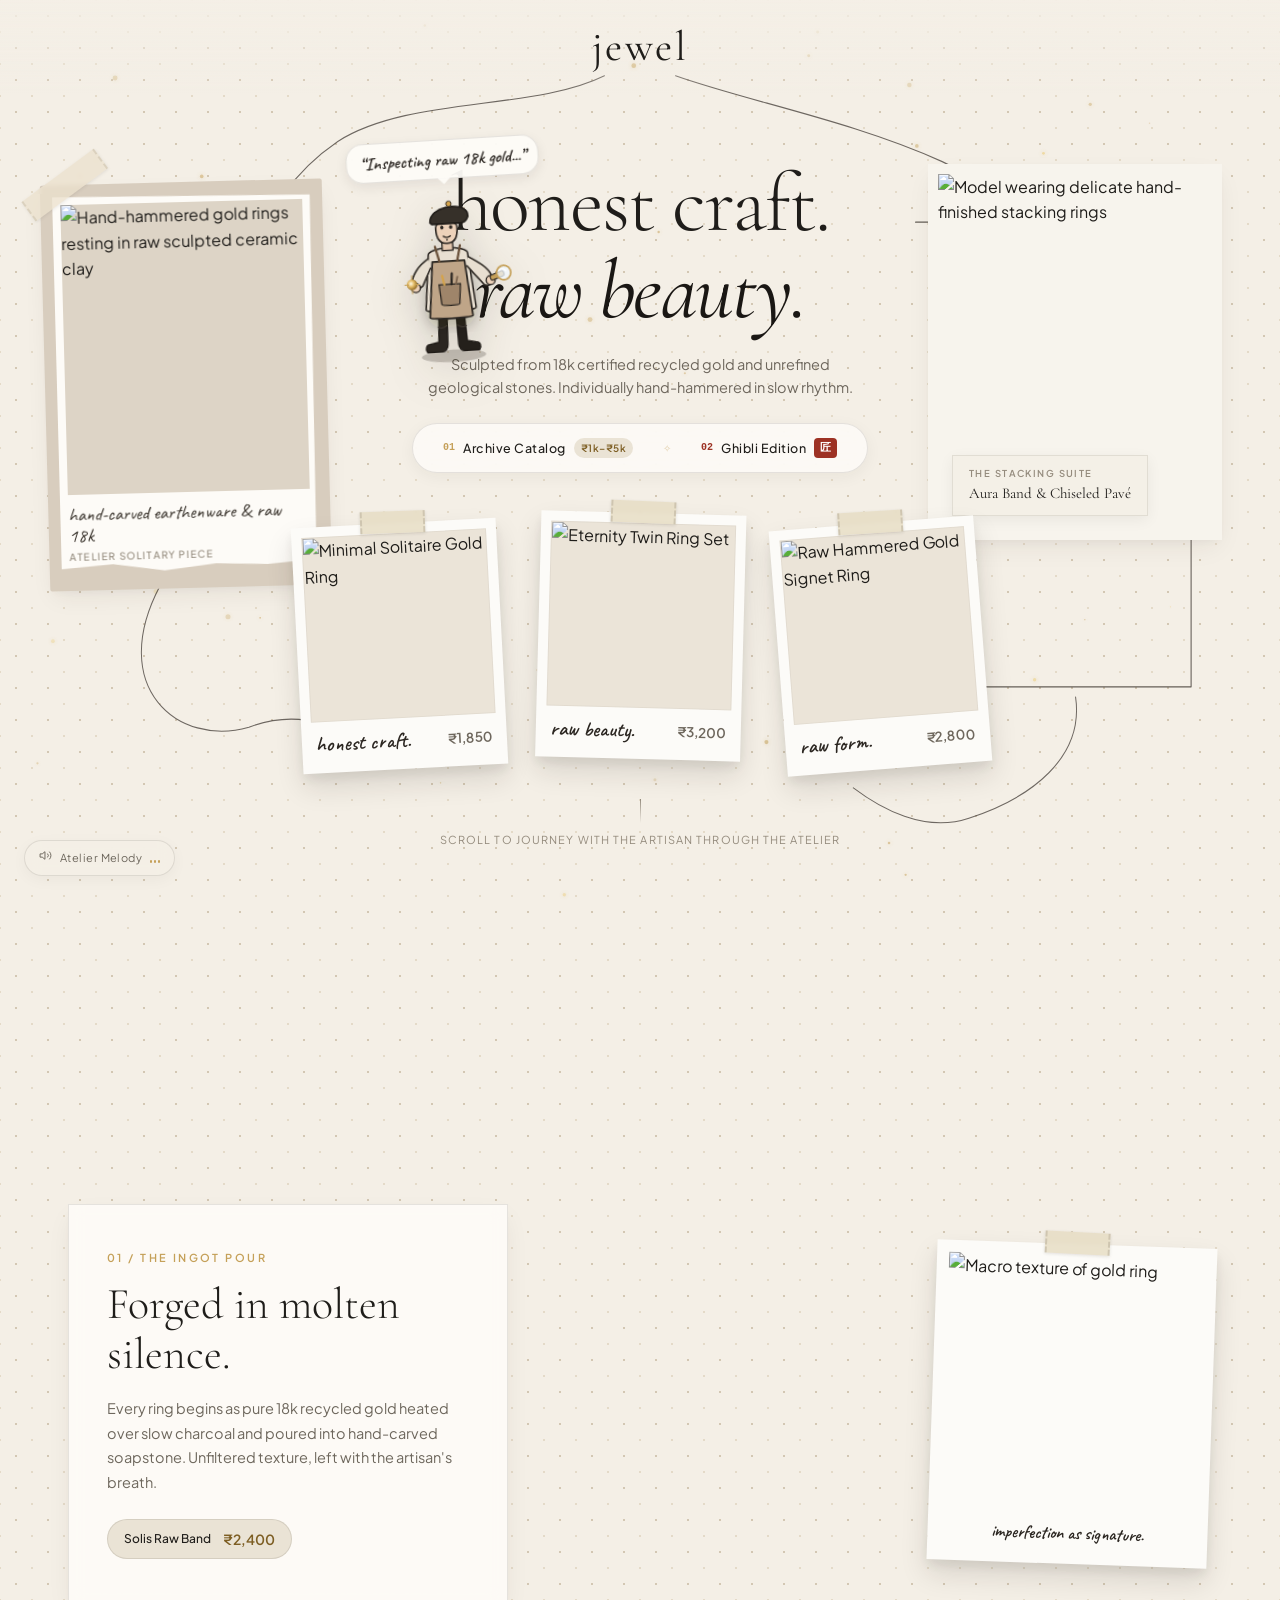
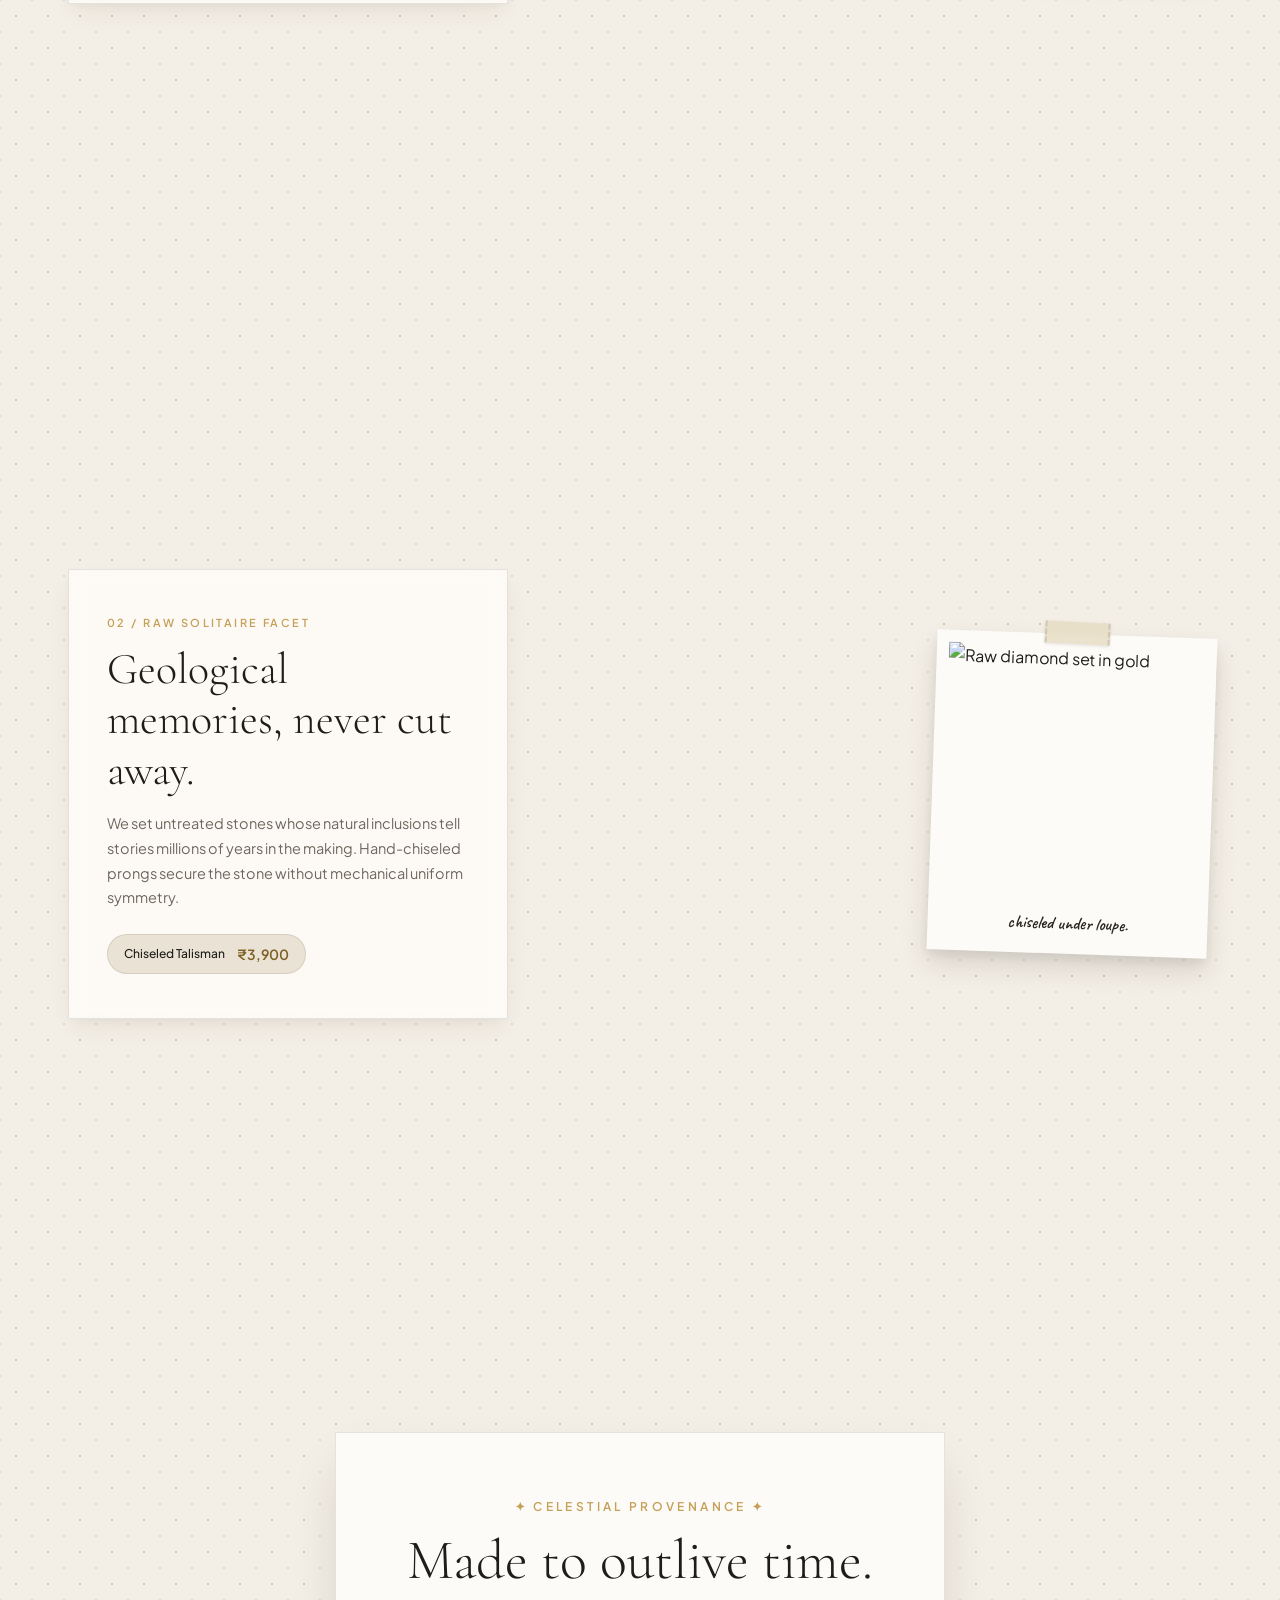
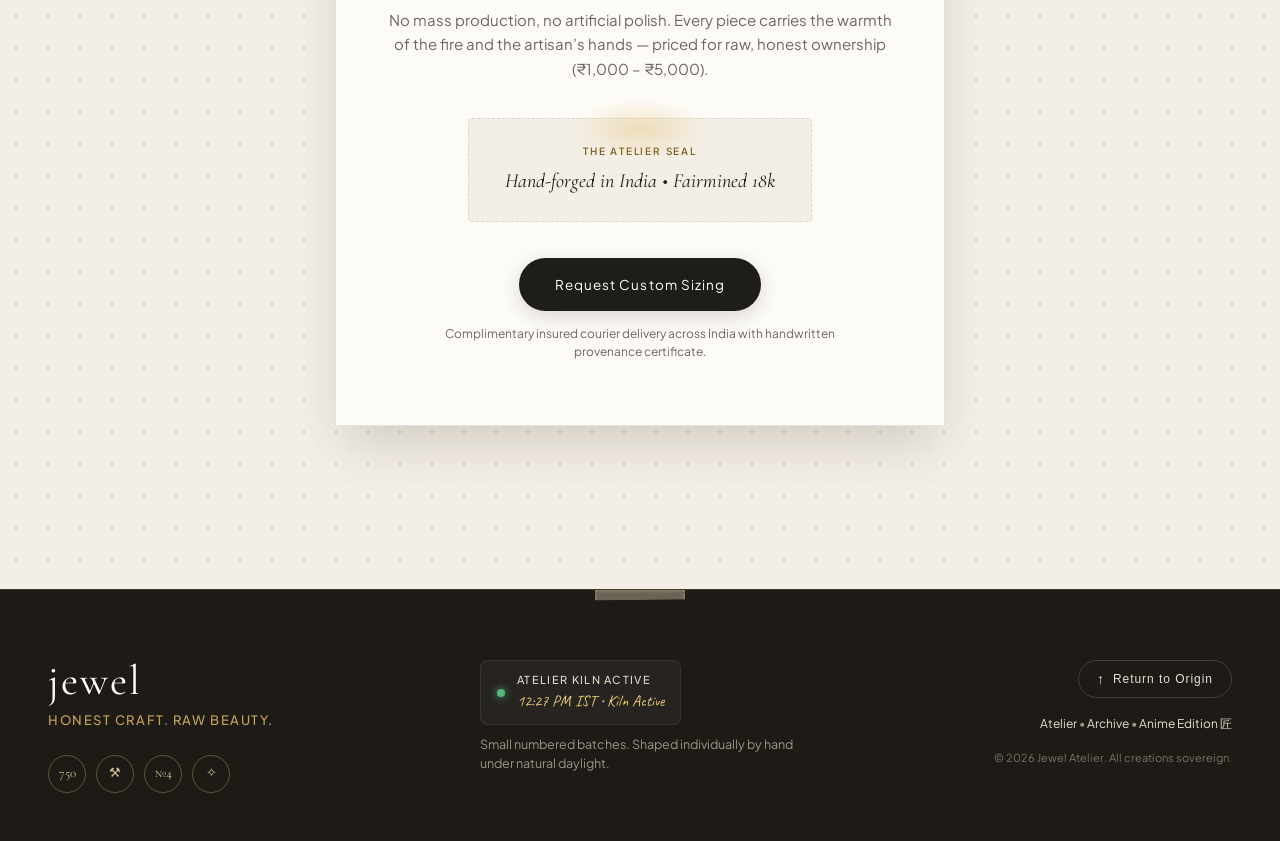
==== commit 4502aa52: "style: remove custom cursor across all pages to restore natural system pointer" ====
--- a/index.html
+++ b/index.html
@@ -22,12 +22,6 @@
     </span>
   </div>
 
-  <!-- Custom Tactile Ring Loupe Cursor -->
-  <div class="jewel-cursor" id="customCursor">
-    <div class="cursor-dot"></div>
-    <div class="cursor-ring"></div>
-    <div class="cursor-sparkle">✦</div>
-  </div>
 
   <!-- Ambient Golden Dust & Final Section Celestial Sparkle Canvas -->
   <canvas id="ambientCanvas"></canvas>
--- a/style.css
+++ b/style.css
@@ -161,64 +161,8 @@
   to { transform: rotate(360deg); }
 }
 
-/* ==========================================================================
-   CUSTOM JEWELER'S LOUPE CURSOR
-   ========================================================================== */
 .jewel-cursor {
-  position: fixed;
-  top: 0;
-  left: 0;
-  pointer-events: none;
-  z-index: 99999;
-  transform: translate(-50%, -50%);
-  transition: opacity 0.2s ease;
-  mix-blend-mode: difference;
-}
-
-.cursor-dot {
-  width: 5px;
-  height: 5px;
-  background-color: #fff;
-  border-radius: 50%;
-  position: absolute;
-  top: 50%;
-  left: 50%;
-  transform: translate(-50%, -50%);
-}
-
-.cursor-ring {
-  width: 32px;
-  height: 32px;
-  border: 1px solid rgba(255, 255, 255, 0.65);
-  border-radius: 50%;
-  position: absolute;
-  top: 50%;
-  left: 50%;
-  transform: translate(-50%, -50%);
-  transition: width 0.3s var(--ease-smooth), height 0.3s var(--ease-smooth), border-color 0.2s ease;
-}
-
-.cursor-sparkle {
-  position: absolute;
-  top: -14px;
-  right: -14px;
-  font-size: 10px;
-  color: #fff;
-  opacity: 0;
-  transition: opacity 0.2s ease, transform 0.3s var(--ease-spring);
-  transform: scale(0.5);
-}
-
-body.cursor-hover .cursor-ring {
-  width: 52px;
-  height: 52px;
-  border-color: rgba(255, 255, 255, 1);
-  border-style: dashed;
-}
-
-body.cursor-hover .cursor-sparkle {
-  opacity: 1;
-  transform: scale(1.1) rotate(15deg);
+  display: none !important;
 }
 
 /* ==========================================================================
